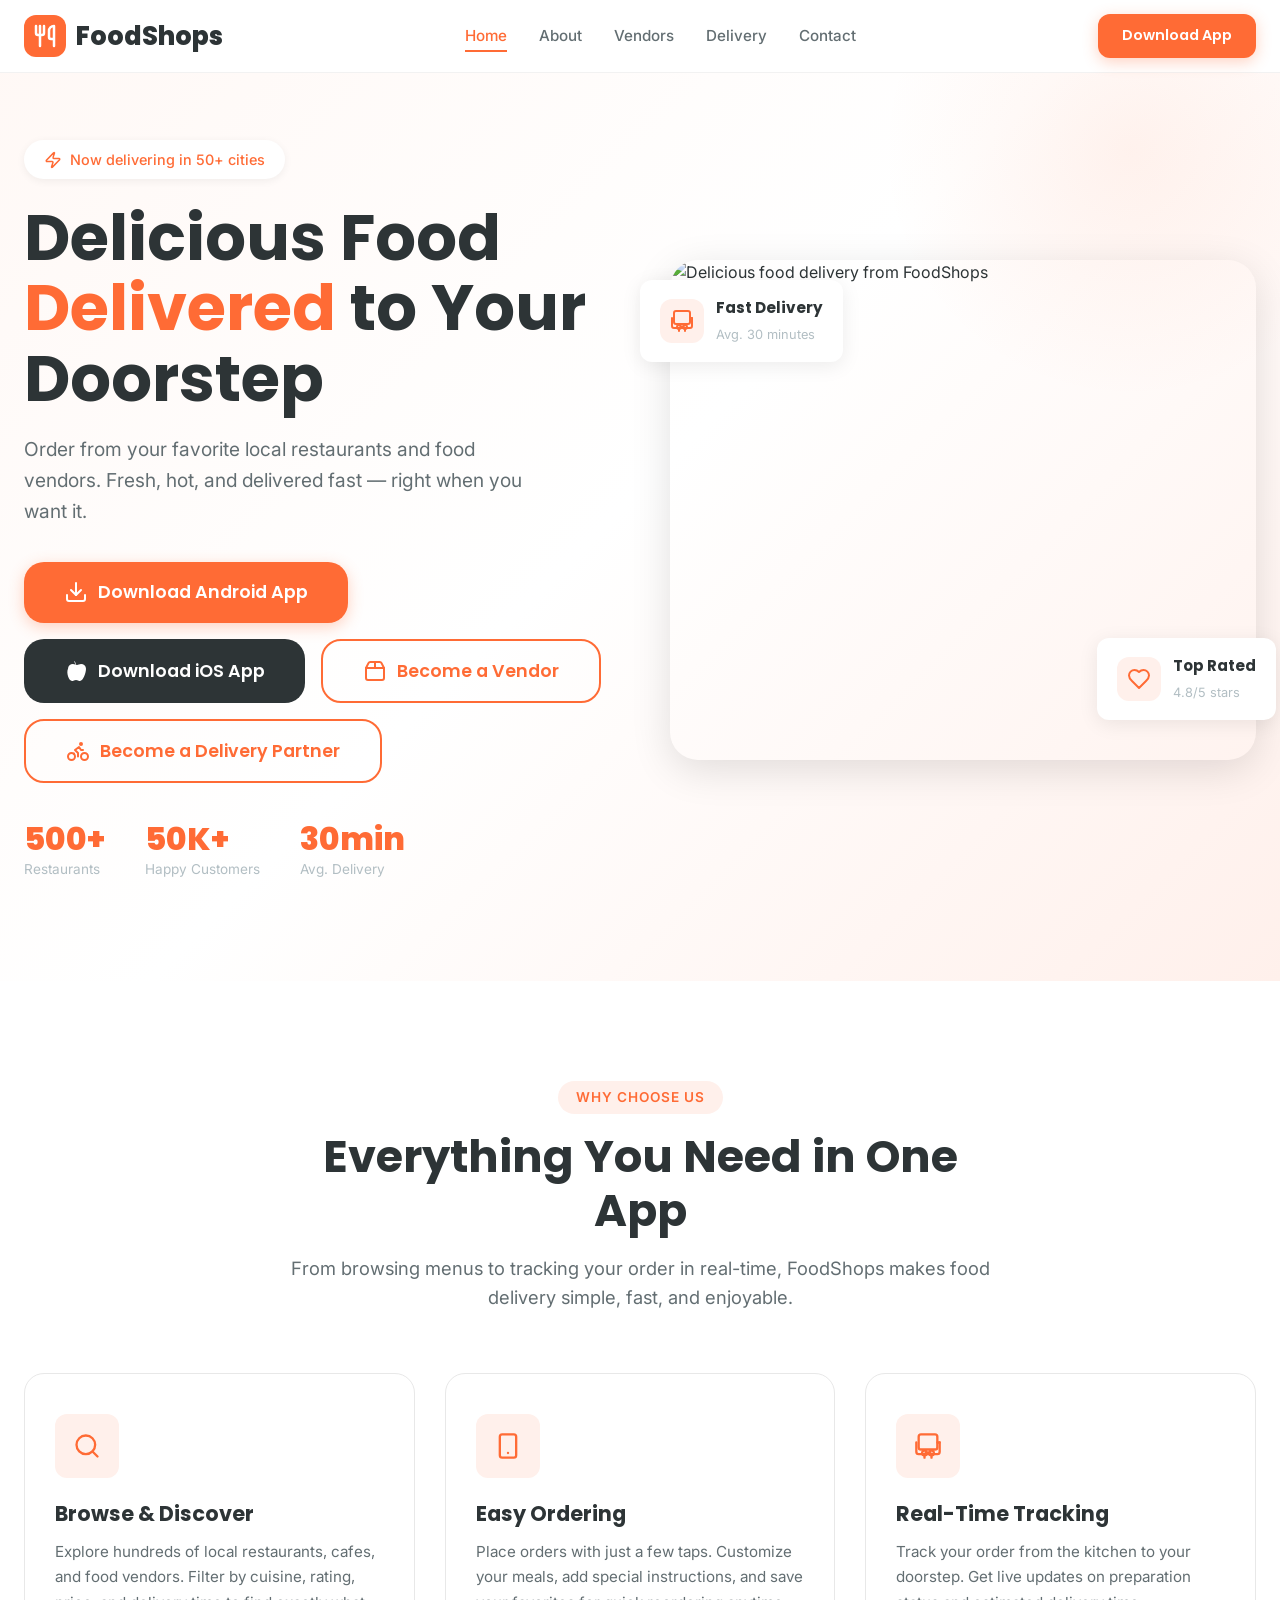
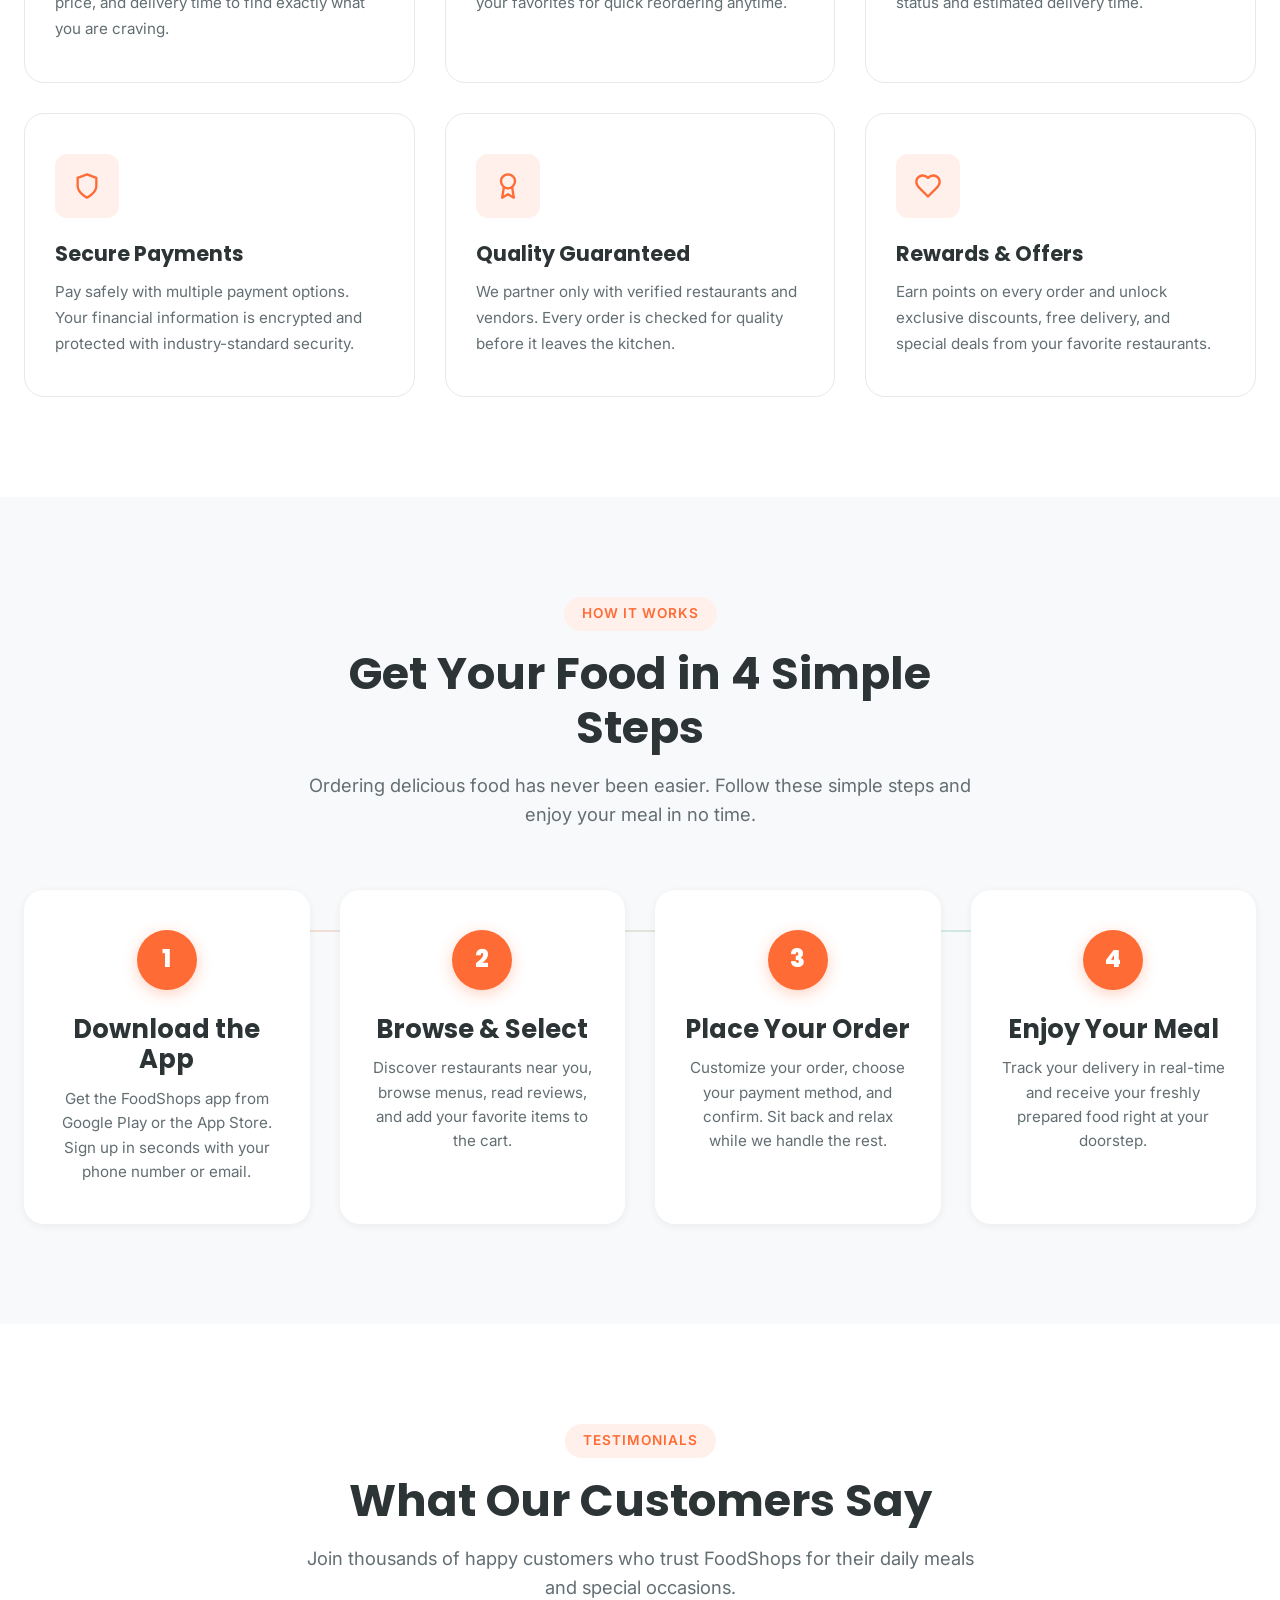
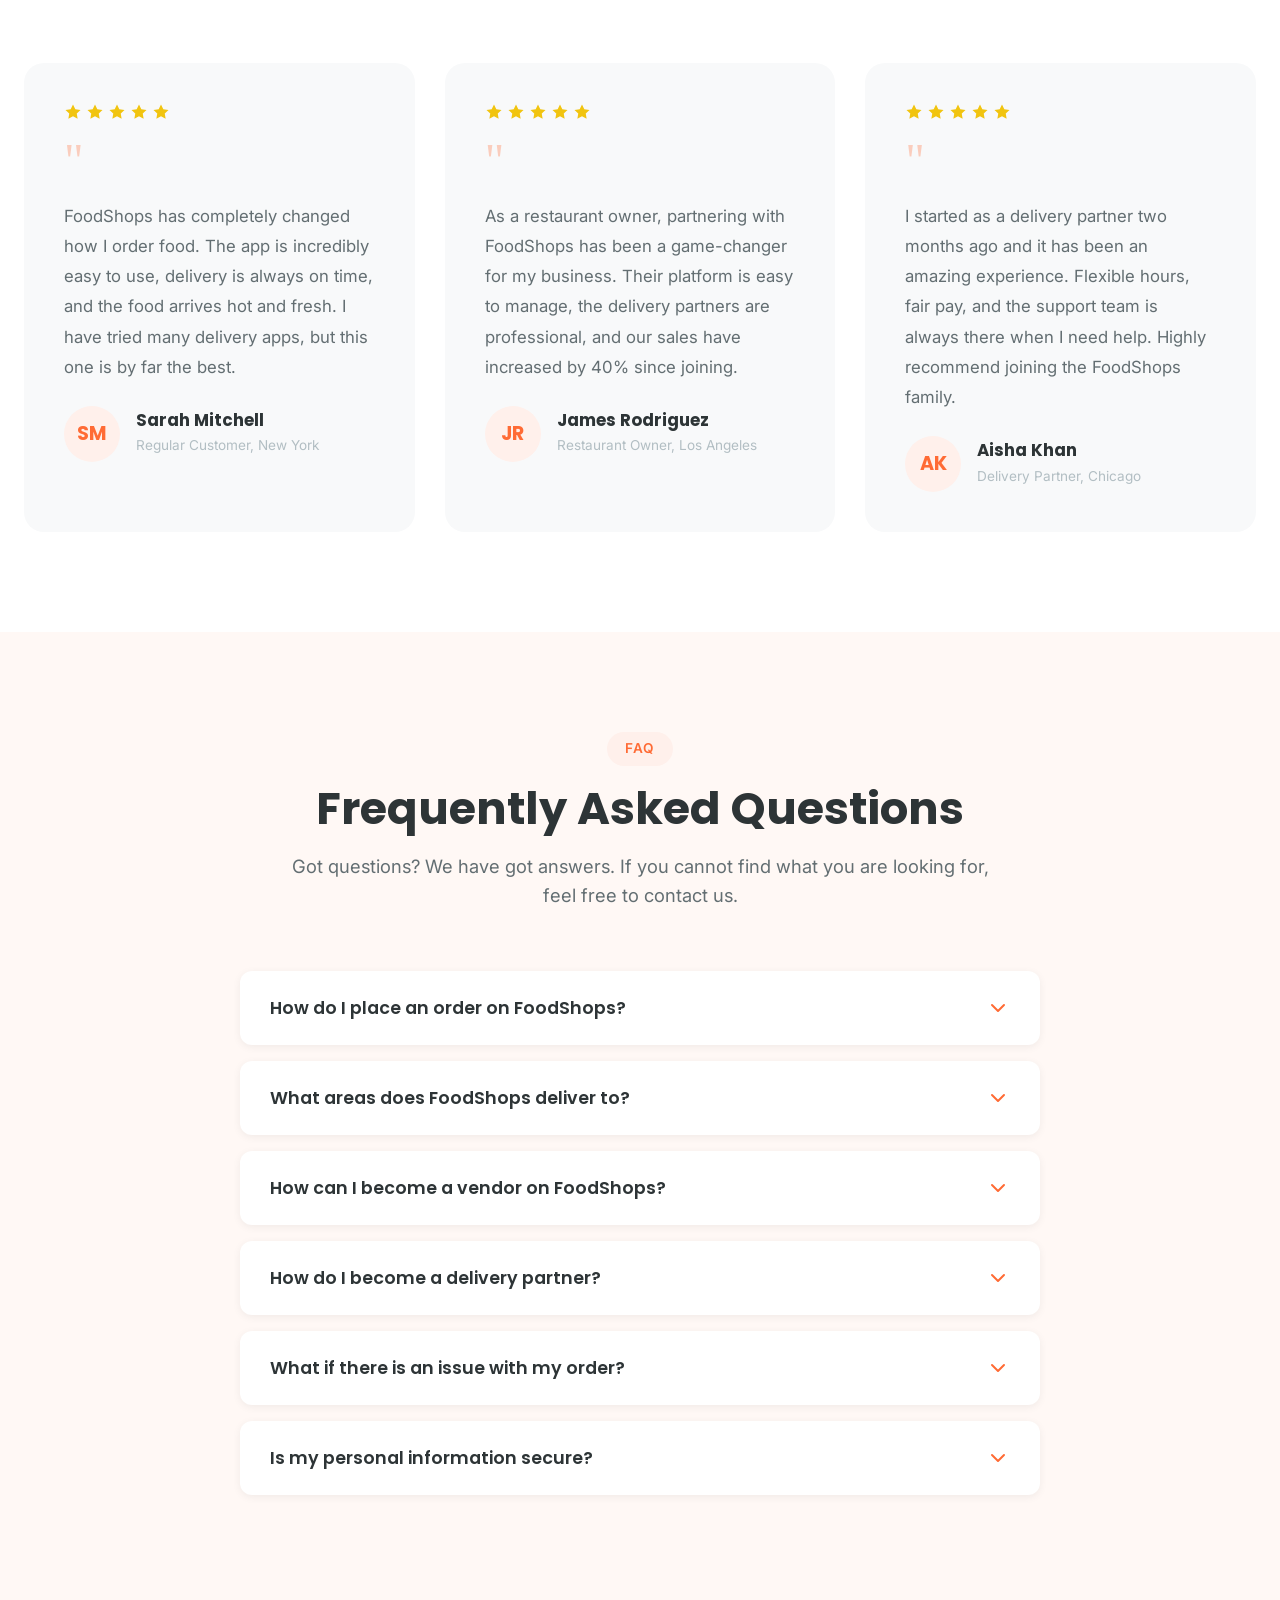
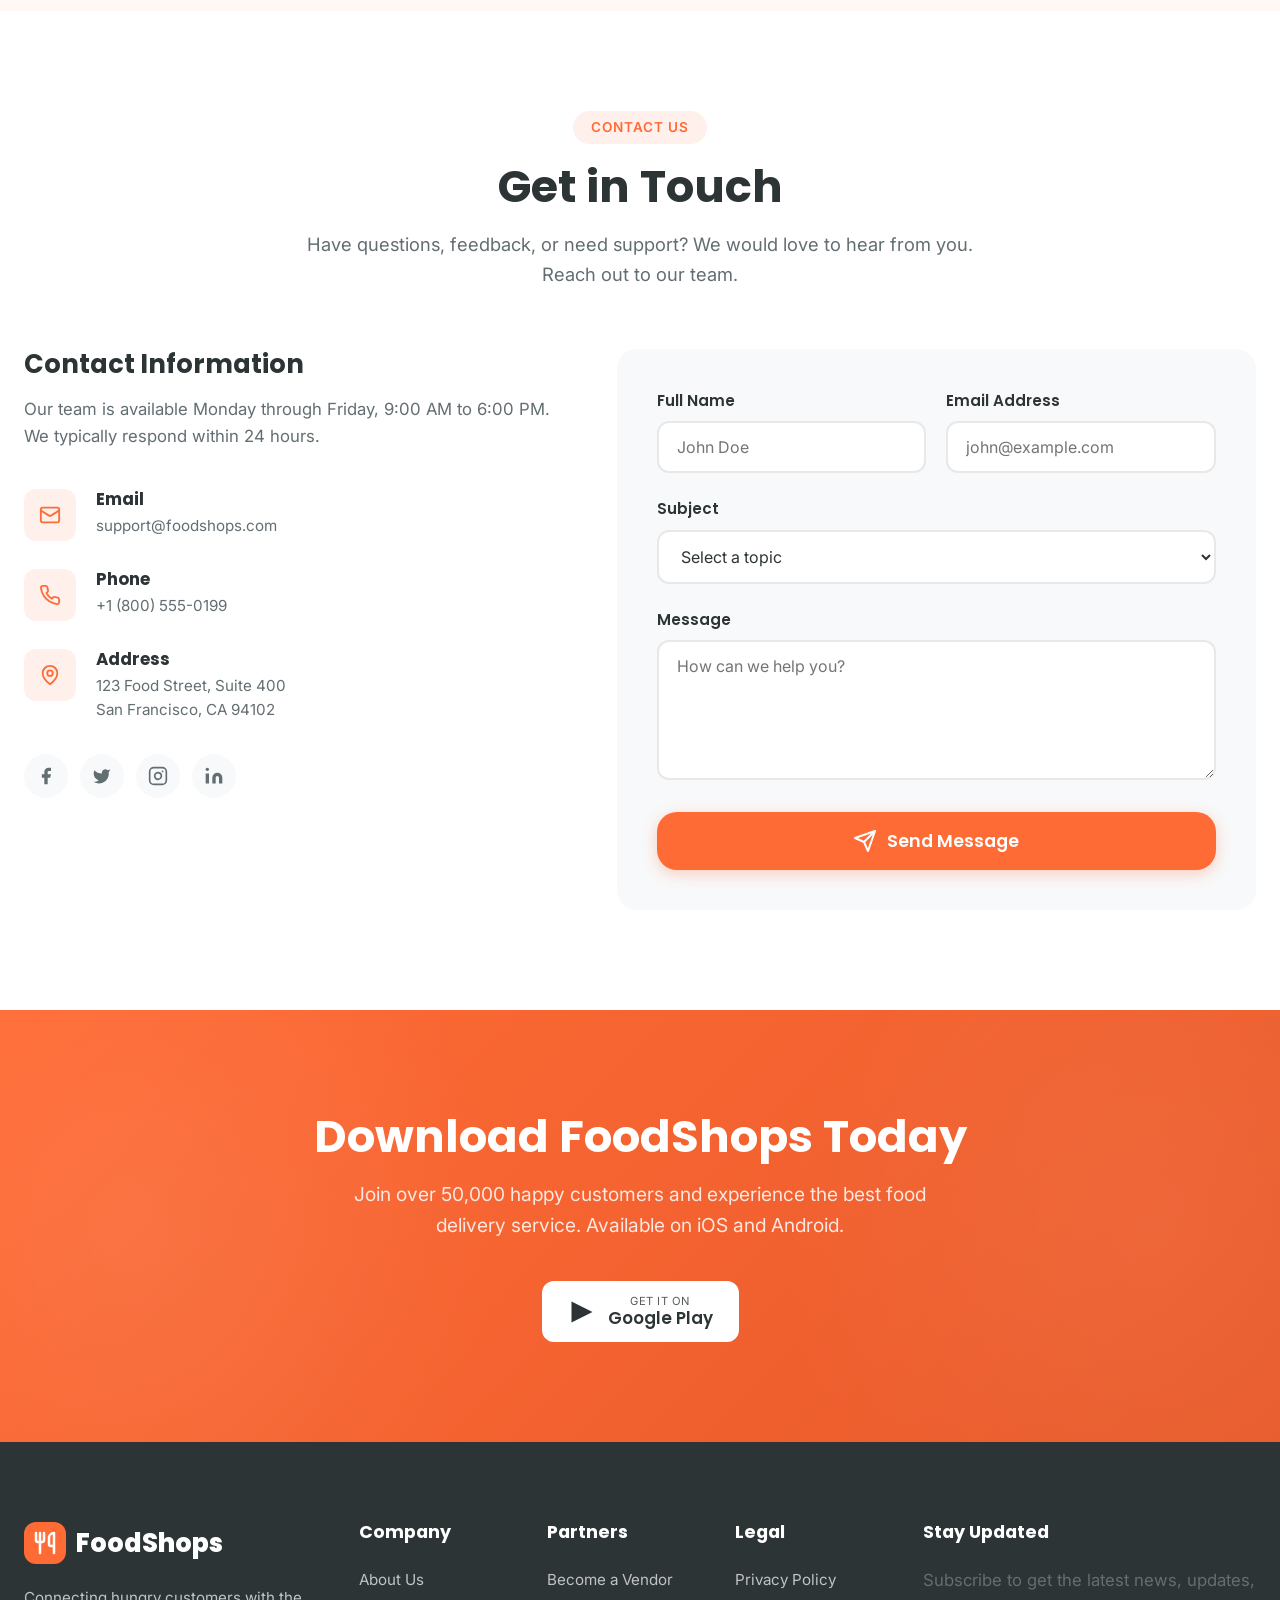
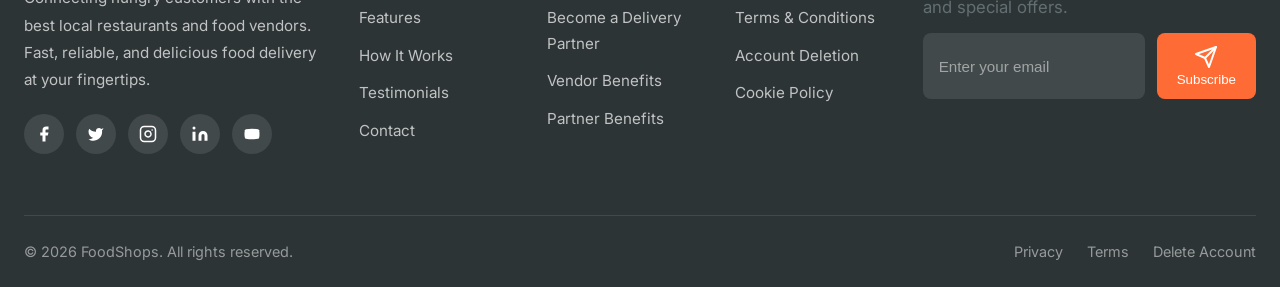
==== foodshops-theme/index.html @ 276d5f9b "Add files via upload" ====
<!DOCTYPE html>
<html lang="en">
<head>
<meta charset="UTF-8">
<meta name="viewport" content="width=device-width, initial-scale=1.0">
<meta name="description" content="FoodShops - Your favorite food, delivered fast. Order from top restaurants and local vendors.">
<meta name="keywords" content="food delivery, online food ordering, restaurant delivery, food marketplace">
<link rel="preconnect" href="https://fonts.googleapis.com">
<link rel="preconnect" href="https://fonts.gstatic.com" crossorigin>
<link href="https://fonts.googleapis.com/css2?family=Inter:wght@400;500;600&family=Poppins:wght@500;600;700;800&display=swap" rel="stylesheet">
<link rel="stylesheet" href="css/style.css">
</head>
<body>
<!-- Navigation -->
<nav class="navbar">
<div class="container">
<a href="index.html" class="logo">
<div class="logo-icon"><svg xmlns="http://www.w3.org/2000/svg" width="24" height="24" viewBox="0 0 24 24" fill="none" stroke="currentColor" stroke-width="2.5" stroke-linecap="round" stroke-linejoin="round"><path d="M3 2v7c0 1.1.9 2 2 2h4a2 2 0 0 0 2-2V2"/><path d="M7 2v20"/><path d="M21 15V2v0a5 5 0 0 0-5 5v6c0 1.1.9 2 2 2h3Zm0 0v7"/></svg></div>
FoodShops
</a>
<div class="nav-links">
<a href="index.html" class="active">Home</a>
<a href="about.html" class="">About</a>
<a href="vendor.html" class="">Vendors</a>
<a href="delivery.html" class="">Delivery</a>
<a href="contact.html" class="">Contact</a>

</div>
<div class="nav-cta">
<a href="download.html" class="btn btn-primary btn-sm">Download App</a>
</div>
<button class="mobile-menu-btn" aria-label="Open menu">
<span></span>
<span></span>
<span></span>
</button>
</div>
</nav>

<!-- Mobile Menu Overlay -->
<div class="mobile-menu-overlay"></div>

<!-- Mobile Menu -->
<div class="mobile-menu">
<button class="mobile-menu-close" aria-label="Close menu">
<svg xmlns="http://www.w3.org/2000/svg" width="24" height="24" viewBox="0 0 24 24" fill="none" stroke="currentColor" stroke-width="2" stroke-linecap="round" stroke-linejoin="round"><path d="M18 6 6 18"/><path d="m6 6 12 12"/></svg>
</button>
<div class="mobile-menu-links">
<a href="index.html" class="active">Home</a>
<a href="about.html" class="">About Us</a>
<a href="vendor.html" class="">Become a Vendor</a>
<a href="delivery.html" class="">Become a Delivery Partner</a>
<a href="download.html" class="">Download App</a>
<a href="contact.html" class="">Contact Us</a>
<a href="privacy.html" class="">Privacy Policy</a>
<a href="terms.html" class="">Terms & Conditions</a>
<a href="delete-account.html" class="">Account Deletion</a>

</div>
<div class="mobile-menu-cta">
<a href="download.html" class="btn btn-primary">Download App</a>
<a href="vendor.html" class="btn btn-outline">Become a Vendor</a>
</div>
</div>


<!-- Hero Section -->
<section class="hero">
<div class="container">
<div class="hero-content">
<div class="hero-badge">
<svg xmlns="http://www.w3.org/2000/svg" width="24" height="24" viewBox="0 0 24 24" fill="none" stroke="currentColor" stroke-width="2" stroke-linecap="round" stroke-linejoin="round"><path d="M4 14a1 1 0 0 1-.78-1.63l9.9-10.2a.5.5 0 0 1 .86.46l-1.92 6.02A1 1 0 0 0 13 10h7a1 1 0 0 1 .78 1.63l-9.9 10.2a.5.5 0 0 1-.86-.46l1.92-6.02A1 1 0 0 0 11 14z"/></svg>
Now delivering in 50+ cities
</div>
<h1>Delicious Food <span>Delivered</span> to Your Doorstep</h1>
<p class="hero-description">Order from your favorite local restaurants and food vendors. Fresh, hot, and delivered fast — right when you want it.</p>
<div class="hero-buttons">
<a href="download.html" class="btn btn-primary btn-lg">
<svg xmlns="http://www.w3.org/2000/svg" width="24" height="24" viewBox="0 0 24 24" fill="none" stroke="currentColor" stroke-width="2" stroke-linecap="round" stroke-linejoin="round"><path d="M21 15v4a2 2 0 0 1-2 2H5a2 2 0 0 1-2-2v-4"/><polyline points="7 10 12 15 17 10"/><line x1="12" x2="12" y1="15" y2="3"/></svg>
Download Android App
</a>
<a href="download.html" class="btn btn-secondary btn-lg">
<svg xmlns="http://www.w3.org/2000/svg" width="24" height="24" viewBox="0 0 24 24" fill="currentColor"><path d="M12 20.94c1.5 0 2.75 1.06 4 1.06 3 0 6-8 6-12.22A4.91 4.91 0 0 0 17 5c-1.38 0-3 1-4 1s-2.62-1-4-1a4.91 4.91 0 0 0-5 4.78C2 14 5 22 8 22c1.25 0 2.5-1.06 4-1.06Z"/><path d="M10 2c1 .5 2 2 2 5"/></svg>
Download iOS App
</a>
<a href="vendor.html" class="btn btn-outline btn-lg">
<svg xmlns="http://www.w3.org/2000/svg" width="24" height="24" viewBox="0 0 24 24" fill="none" stroke="currentColor" stroke-width="2" stroke-linecap="round" stroke-linejoin="round"><path d="M3 9h18v10a2 2 0 0 1-2 2H5a2 2 0 0 1-2-2V9Z"/><path d="m3 9 2.45-4.9A2 2 0 0 1 7.24 3h9.52a2 2 0 0 1 1.8 1.1L21 9"/><path d="M12 3v6"/></svg>
Become a Vendor
</a>
<a href="delivery.html" class="btn btn-outline btn-lg">
<svg xmlns="http://www.w3.org/2000/svg" width="24" height="24" viewBox="0 0 24 24" fill="none" stroke="currentColor" stroke-width="2" stroke-linecap="round" stroke-linejoin="round"><circle cx="5.5" cy="17.5" r="3.5"/><circle cx="18.5" cy="17.5" r="3.5"/><path d="M15 6a1 1 0 1 0 0-2 1 1 0 0 0 0 2zm-3 11.5V14l-3-3 4-3 2 3h2"/><path d="M8 14.5v.5"/></svg>
Become a Delivery Partner
</a>
</div>
<div class="hero-stats">
<div class="hero-stat">
<div class="hero-stat-number">500+</div>
<div class="hero-stat-label">Restaurants</div>
</div>
<div class="hero-stat">
<div class="hero-stat-number">50K+</div>
<div class="hero-stat-label">Happy Customers</div>
</div>
<div class="hero-stat">
<div class="hero-stat-number">30min</div>
<div class="hero-stat-label">Avg. Delivery</div>
</div>
</div>
</div>
<div class="hero-image">
<div class="hero-image-wrapper">
<img src="https://images.unsplash.com/photo-1565299624946-b28f40a0ae38?w=800&q=80" alt="Delicious food delivery from FoodShops" loading="eager">
</div>
<div class="hero-float-card card-1">
<div class="hero-float-icon"><svg xmlns="http://www.w3.org/2000/svg" width="24" height="24" viewBox="0 0 24 24" fill="none" stroke="currentColor" stroke-width="2" stroke-linecap="round" stroke-linejoin="round"><rect width="16" height="13" x="4" y="2" rx="2"/><path d="M20 9h2"/><path d="M22 9v8a2 2 0 0 1-2 2H4a2 2 0 0 1-2-2V9"/><path d="M9 22v-2a2 2 0 0 1 2-2h2a2 2 0 0 1 2 2v2"/><circle cx="9" cy="18" r="2"/><circle cx="15" cy="18" r="2"/></svg></div>
<div class="hero-float-text">
<strong>Fast Delivery</strong>
<span>Avg. 30 minutes</span>
</div>
</div>
<div class="hero-float-card card-2">
<div class="hero-float-icon"><svg xmlns="http://www.w3.org/2000/svg" width="24" height="24" viewBox="0 0 24 24" fill="none" stroke="currentColor" stroke-width="2" stroke-linecap="round" stroke-linejoin="round"><path d="M19 14c1.49-1.46 3-3.21 3-5.5A5.5 5.5 0 0 0 16.5 3c-1.76 0-3 .5-4.5 2-1.5-1.5-2.74-2-4.5-2A5.5 5.5 0 0 0 2 8.5c0 2.3 1.5 4.05 3 5.5l7 7Z"/></svg></div>
<div class="hero-float-text">
<strong>Top Rated</strong>
<span>4.8/5 stars</span>
</div>
</div>
</div>
</div>
</section>

<!-- Features Section -->
<section class="features section-padding" id="features">
<div class="container">
<div class="section-header fade-in">
<span class="section-label">Why Choose Us</span>
<h2>Everything You Need in One App</h2>
<p>From browsing menus to tracking your order in real-time, FoodShops makes food delivery simple, fast, and enjoyable.</p>
</div>
<div class="features-grid">
<div class="feature-card fade-in">
<div class="feature-icon"><svg xmlns="http://www.w3.org/2000/svg" width="24" height="24" viewBox="0 0 24 24" fill="none" stroke="currentColor" stroke-width="2" stroke-linecap="round" stroke-linejoin="round"><circle cx="11" cy="11" r="8"/><path d="m21 21-4.3-4.3"/></svg></div>
<h3>Browse & Discover</h3>
<p>Explore hundreds of local restaurants, cafes, and food vendors. Filter by cuisine, rating, price, and delivery time to find exactly what you are craving.</p>
</div>
<div class="feature-card fade-in">
<div class="feature-icon"><svg xmlns="http://www.w3.org/2000/svg" width="24" height="24" viewBox="0 0 24 24" fill="none" stroke="currentColor" stroke-width="2" stroke-linecap="round" stroke-linejoin="round"><rect width="14" height="20" x="5" y="2" rx="2" ry="2"/><path d="M12 18h.01"/></svg></div>
<h3>Easy Ordering</h3>
<p>Place orders with just a few taps. Customize your meals, add special instructions, and save your favorites for quick reordering anytime.</p>
</div>
<div class="feature-card fade-in">
<div class="feature-icon"><svg xmlns="http://www.w3.org/2000/svg" width="24" height="24" viewBox="0 0 24 24" fill="none" stroke="currentColor" stroke-width="2" stroke-linecap="round" stroke-linejoin="round"><rect width="16" height="13" x="4" y="2" rx="2"/><path d="M20 9h2"/><path d="M22 9v8a2 2 0 0 1-2 2H4a2 2 0 0 1-2-2V9"/><path d="M9 22v-2a2 2 0 0 1 2-2h2a2 2 0 0 1 2 2v2"/><circle cx="9" cy="18" r="2"/><circle cx="15" cy="18" r="2"/></svg></div>
<h3>Real-Time Tracking</h3>
<p>Track your order from the kitchen to your doorstep. Get live updates on preparation status and estimated delivery time.</p>
</div>
<div class="feature-card fade-in">
<div class="feature-icon"><svg xmlns="http://www.w3.org/2000/svg" width="24" height="24" viewBox="0 0 24 24" fill="none" stroke="currentColor" stroke-width="2" stroke-linecap="round" stroke-linejoin="round"><path d="M12 22s8-4 8-10V5l-8-3-8 3v7c0 6 8 10 8 10z"/></svg></div>
<h3>Secure Payments</h3>
<p>Pay safely with multiple payment options. Your financial information is encrypted and protected with industry-standard security.</p>
</div>
<div class="feature-card fade-in">
<div class="feature-icon"><svg xmlns="http://www.w3.org/2000/svg" width="24" height="24" viewBox="0 0 24 24" fill="none" stroke="currentColor" stroke-width="2" stroke-linecap="round" stroke-linejoin="round"><circle cx="12" cy="8" r="6"/><path d="M15.477 12.89 17 22l-5-3-5 3 1.523-9.11"/></svg></div>
<h3>Quality Guaranteed</h3>
<p>We partner only with verified restaurants and vendors. Every order is checked for quality before it leaves the kitchen.</p>
</div>
<div class="feature-card fade-in">
<div class="feature-icon"><svg xmlns="http://www.w3.org/2000/svg" width="24" height="24" viewBox="0 0 24 24" fill="none" stroke="currentColor" stroke-width="2" stroke-linecap="round" stroke-linejoin="round"><path d="M19 14c1.49-1.46 3-3.21 3-5.5A5.5 5.5 0 0 0 16.5 3c-1.76 0-3 .5-4.5 2-1.5-1.5-2.74-2-4.5-2A5.5 5.5 0 0 0 2 8.5c0 2.3 1.5 4.05 3 5.5l7 7Z"/></svg></div>
<h3>Rewards & Offers</h3>
<p>Earn points on every order and unlock exclusive discounts, free delivery, and special deals from your favorite restaurants.</p>
</div>
</div>
</div>
</section>

<!-- How It Works -->
<section class="how-it-works section-padding" id="how-it-works">
<div class="container">
<div class="section-header fade-in">
<span class="section-label">How It Works</span>
<h2>Get Your Food in 4 Simple Steps</h2>
<p>Ordering delicious food has never been easier. Follow these simple steps and enjoy your meal in no time.</p>
</div>
<div class="steps-grid">
<div class="step-card fade-in">
<div class="step-number">1</div>
<h3>Download the App</h3>
<p>Get the FoodShops app from Google Play or the App Store. Sign up in seconds with your phone number or email.</p>
</div>
<div class="step-card fade-in">
<div class="step-number">2</div>
<h3>Browse & Select</h3>
<p>Discover restaurants near you, browse menus, read reviews, and add your favorite items to the cart.</p>
</div>
<div class="step-card fade-in">
<div class="step-number">3</div>
<h3>Place Your Order</h3>
<p>Customize your order, choose your payment method, and confirm. Sit back and relax while we handle the rest.</p>
</div>
<div class="step-card fade-in">
<div class="step-number">4</div>
<h3>Enjoy Your Meal</h3>
<p>Track your delivery in real-time and receive your freshly prepared food right at your doorstep.</p>
</div>
</div>
</div>
</section>

<!-- Testimonials -->
<section class="testimonials section-padding" id="testimonials">
<div class="container">
<div class="section-header fade-in">
<span class="section-label">Testimonials</span>
<h2>What Our Customers Say</h2>
<p>Join thousands of happy customers who trust FoodShops for their daily meals and special occasions.</p>
</div>
<div class="testimonials-grid">
<div class="testimonial-card fade-in">
<div class="testimonial-stars">
<svg xmlns="http://www.w3.org/2000/svg" width="24" height="24" viewBox="0 0 24 24" fill="currentColor" stroke="none"><polygon points="12 2 15.09 8.26 22 9.27 17 14.14 18.18 21.02 12 17.77 5.82 21.02 7 14.14 2 9.27 8.91 8.26 12 2"/></svg><svg xmlns="http://www.w3.org/2000/svg" width="24" height="24" viewBox="0 0 24 24" fill="currentColor" stroke="none"><polygon points="12 2 15.09 8.26 22 9.27 17 14.14 18.18 21.02 12 17.77 5.82 21.02 7 14.14 2 9.27 8.91 8.26 12 2"/></svg><svg xmlns="http://www.w3.org/2000/svg" width="24" height="24" viewBox="0 0 24 24" fill="currentColor" stroke="none"><polygon points="12 2 15.09 8.26 22 9.27 17 14.14 18.18 21.02 12 17.77 5.82 21.02 7 14.14 2 9.27 8.91 8.26 12 2"/></svg><svg xmlns="http://www.w3.org/2000/svg" width="24" height="24" viewBox="0 0 24 24" fill="currentColor" stroke="none"><polygon points="12 2 15.09 8.26 22 9.27 17 14.14 18.18 21.02 12 17.77 5.82 21.02 7 14.14 2 9.27 8.91 8.26 12 2"/></svg><svg xmlns="http://www.w3.org/2000/svg" width="24" height="24" viewBox="0 0 24 24" fill="currentColor" stroke="none"><polygon points="12 2 15.09 8.26 22 9.27 17 14.14 18.18 21.02 12 17.77 5.82 21.02 7 14.14 2 9.27 8.91 8.26 12 2"/></svg>
</div>
<div class="testimonial-quote">"</div>
<p class="testimonial-text">FoodShops has completely changed how I order food. The app is incredibly easy to use, delivery is always on time, and the food arrives hot and fresh. I have tried many delivery apps, but this one is by far the best.</p>
<div class="testimonial-author">
<div class="testimonial-avatar">SM</div>
<div class="testimonial-info">
<h4>Sarah Mitchell</h4>
<span>Regular Customer, New York</span>
</div>
</div>
</div>
<div class="testimonial-card fade-in">
<div class="testimonial-stars">
<svg xmlns="http://www.w3.org/2000/svg" width="24" height="24" viewBox="0 0 24 24" fill="currentColor" stroke="none"><polygon points="12 2 15.09 8.26 22 9.27 17 14.14 18.18 21.02 12 17.77 5.82 21.02 7 14.14 2 9.27 8.91 8.26 12 2"/></svg><svg xmlns="http://www.w3.org/2000/svg" width="24" height="24" viewBox="0 0 24 24" fill="currentColor" stroke="none"><polygon points="12 2 15.09 8.26 22 9.27 17 14.14 18.18 21.02 12 17.77 5.82 21.02 7 14.14 2 9.27 8.91 8.26 12 2"/></svg><svg xmlns="http://www.w3.org/2000/svg" width="24" height="24" viewBox="0 0 24 24" fill="currentColor" stroke="none"><polygon points="12 2 15.09 8.26 22 9.27 17 14.14 18.18 21.02 12 17.77 5.82 21.02 7 14.14 2 9.27 8.91 8.26 12 2"/></svg><svg xmlns="http://www.w3.org/2000/svg" width="24" height="24" viewBox="0 0 24 24" fill="currentColor" stroke="none"><polygon points="12 2 15.09 8.26 22 9.27 17 14.14 18.18 21.02 12 17.77 5.82 21.02 7 14.14 2 9.27 8.91 8.26 12 2"/></svg><svg xmlns="http://www.w3.org/2000/svg" width="24" height="24" viewBox="0 0 24 24" fill="currentColor" stroke="none"><polygon points="12 2 15.09 8.26 22 9.27 17 14.14 18.18 21.02 12 17.77 5.82 21.02 7 14.14 2 9.27 8.91 8.26 12 2"/></svg>
</div>
<div class="testimonial-quote">"</div>
<p class="testimonial-text">As a restaurant owner, partnering with FoodShops has been a game-changer for my business. Their platform is easy to manage, the delivery partners are professional, and our sales have increased by 40% since joining.</p>
<div class="testimonial-author">
<div class="testimonial-avatar">JR</div>
<div class="testimonial-info">
<h4>James Rodriguez</h4>
<span>Restaurant Owner, Los Angeles</span>
</div>
</div>
</div>
<div class="testimonial-card fade-in">
<div class="testimonial-stars">
<svg xmlns="http://www.w3.org/2000/svg" width="24" height="24" viewBox="0 0 24 24" fill="currentColor" stroke="none"><polygon points="12 2 15.09 8.26 22 9.27 17 14.14 18.18 21.02 12 17.77 5.82 21.02 7 14.14 2 9.27 8.91 8.26 12 2"/></svg><svg xmlns="http://www.w3.org/2000/svg" width="24" height="24" viewBox="0 0 24 24" fill="currentColor" stroke="none"><polygon points="12 2 15.09 8.26 22 9.27 17 14.14 18.18 21.02 12 17.77 5.82 21.02 7 14.14 2 9.27 8.91 8.26 12 2"/></svg><svg xmlns="http://www.w3.org/2000/svg" width="24" height="24" viewBox="0 0 24 24" fill="currentColor" stroke="none"><polygon points="12 2 15.09 8.26 22 9.27 17 14.14 18.18 21.02 12 17.77 5.82 21.02 7 14.14 2 9.27 8.91 8.26 12 2"/></svg><svg xmlns="http://www.w3.org/2000/svg" width="24" height="24" viewBox="0 0 24 24" fill="currentColor" stroke="none"><polygon points="12 2 15.09 8.26 22 9.27 17 14.14 18.18 21.02 12 17.77 5.82 21.02 7 14.14 2 9.27 8.91 8.26 12 2"/></svg><svg xmlns="http://www.w3.org/2000/svg" width="24" height="24" viewBox="0 0 24 24" fill="currentColor" stroke="none"><polygon points="12 2 15.09 8.26 22 9.27 17 14.14 18.18 21.02 12 17.77 5.82 21.02 7 14.14 2 9.27 8.91 8.26 12 2"/></svg>
</div>
<div class="testimonial-quote">"</div>
<p class="testimonial-text">I started as a delivery partner two months ago and it has been an amazing experience. Flexible hours, fair pay, and the support team is always there when I need help. Highly recommend joining the FoodShops family.</p>
<div class="testimonial-author">
<div class="testimonial-avatar">AK</div>
<div class="testimonial-info">
<h4>Aisha Khan</h4>
<span>Delivery Partner, Chicago</span>
</div>
</div>
</div>
</div>
</div>
</section>

<!-- FAQ Section -->
<section class="faq section-padding" id="faq">
<div class="container">
<div class="section-header fade-in">
<span class="section-label">FAQ</span>
<h2>Frequently Asked Questions</h2>
<p>Got questions? We have got answers. If you cannot find what you are looking for, feel free to contact us.</p>
</div>
<div class="faq-grid">
<div class="faq-item fade-in">
<button class="faq-question">
How do I place an order on FoodShops?
<svg xmlns="http://www.w3.org/2000/svg" width="24" height="24" viewBox="0 0 24 24" fill="none" stroke="currentColor" stroke-width="2" stroke-linecap="round" stroke-linejoin="round"><path d="m6 9 6 6 6-6"/></svg>
</button>
<div class="faq-answer">
<p>Simply download the FoodShops app, create an account, browse restaurants near you, add items to your cart, and checkout. You can pay using credit/debit cards, digital wallets, or cash on delivery depending on your location.</p>
</div>
</div>
<div class="faq-item fade-in">
<button class="faq-question">
What areas does FoodShops deliver to?
<svg xmlns="http://www.w3.org/2000/svg" width="24" height="24" viewBox="0 0 24 24" fill="none" stroke="currentColor" stroke-width="2" stroke-linecap="round" stroke-linejoin="round"><path d="m6 9 6 6 6-6"/></svg>
</button>
<div class="faq-answer">
<p>FoodShops currently operates in over 50 cities across the country. Enter your address in the app to see available restaurants and delivery options in your area. We are constantly expanding to new locations.</p>
</div>
</div>
<div class="faq-item fade-in">
<button class="faq-question">
How can I become a vendor on FoodShops?
<svg xmlns="http://www.w3.org/2000/svg" width="24" height="24" viewBox="0 0 24 24" fill="none" stroke="currentColor" stroke-width="2" stroke-linecap="round" stroke-linejoin="round"><path d="m6 9 6 6 6-6"/></svg>
</button>
<div class="faq-answer">
<p>Restaurant owners and food vendors can apply through our Vendor page. Fill out the registration form with your business details, and our team will review your application within 3-5 business days. Once approved, we will help you set up your menu and start receiving orders.</p>
</div>
</div>
<div class="faq-item fade-in">
<button class="faq-question">
How do I become a delivery partner?
<svg xmlns="http://www.w3.org/2000/svg" width="24" height="24" viewBox="0 0 24 24" fill="none" stroke="currentColor" stroke-width="2" stroke-linecap="round" stroke-linejoin="round"><path d="m6 9 6 6 6-6"/></svg>
</button>
<div class="faq-answer">
<p>To join as a delivery partner, you need a valid driver is license, a reliable vehicle (bike, scooter, or car), and a smartphone. Visit our Delivery Partner page to apply. You will go through a quick background check and onboarding process before starting.</p>
</div>
</div>
<div class="faq-item fade-in">
<button class="faq-question">
What if there is an issue with my order?
<svg xmlns="http://www.w3.org/2000/svg" width="24" height="24" viewBox="0 0 24 24" fill="none" stroke="currentColor" stroke-width="2" stroke-linecap="round" stroke-linejoin="round"><path d="m6 9 6 6 6-6"/></svg>
</button>
<div class="faq-answer">
<p>We are committed to your satisfaction. If you experience any issues with your order, contact our 24/7 customer support team through the app or call our hotline. We will resolve the issue promptly and offer appropriate compensation if needed.</p>
</div>
</div>
<div class="faq-item fade-in">
<button class="faq-question">
Is my personal information secure?
<svg xmlns="http://www.w3.org/2000/svg" width="24" height="24" viewBox="0 0 24 24" fill="none" stroke="currentColor" stroke-width="2" stroke-linecap="round" stroke-linejoin="round"><path d="m6 9 6 6 6-6"/></svg>
</button>
<div class="faq-answer">
<p>Absolutely. We use industry-standard encryption and security measures to protect your personal and payment information. We never share your data with third parties without your consent. Read our Privacy Policy for more details.</p>
</div>
</div>
</div>
</div>
</section>

<!-- Contact Section -->
<section class="contact-section section-padding" id="contact">
<div class="container">
<div class="section-header fade-in">
<span class="section-label">Contact Us</span>
<h2>Get in Touch</h2>
<p>Have questions, feedback, or need support? We would love to hear from you. Reach out to our team.</p>
</div>
<div class="contact-grid">
<div class="contact-info fade-in">
<h3>Contact Information</h3>
<p>Our team is available Monday through Friday, 9:00 AM to 6:00 PM. We typically respond within 24 hours.</p>

<div class="contact-item">
<div class="contact-item-icon"><svg xmlns="http://www.w3.org/2000/svg" width="24" height="24" viewBox="0 0 24 24" fill="none" stroke="currentColor" stroke-width="2" stroke-linecap="round" stroke-linejoin="round"><rect width="20" height="16" x="2" y="4" rx="2"/><path d="m22 7-8.97 5.7a1.94 1.94 0 0 1-2.06 0L2 7"/></svg></div>
<div class="contact-item-text">
<h4>Email</h4>
<p><a href="mailto:support@foodshops.com">support@foodshops.com</a></p>
</div>
</div>
<div class="contact-item">
<div class="contact-item-icon"><svg xmlns="http://www.w3.org/2000/svg" width="24" height="24" viewBox="0 0 24 24" fill="none" stroke="currentColor" stroke-width="2" stroke-linecap="round" stroke-linejoin="round"><path d="M22 16.92v3a2 2 0 0 1-2.18 2 19.79 19.79 0 0 1-8.63-3.07 19.5 19.5 0 0 1-6-6 19.79 19.79 0 0 1-3.07-8.67A2 2 0 0 1 4.11 2h3a2 2 0 0 1 2 1.72 12.84 12.84 0 0 0 .7 2.81 2 2 0 0 1-.45 2.11L8.09 9.91a16 16 0 0 0 6 6l1.27-1.27a2 2 0 0 1 2.11-.45 12.84 12.84 0 0 0 2.81.7A2 2 0 0 1 22 16.92z"/></svg></div>
<div class="contact-item-text">
<h4>Phone</h4>
<p>+1 (800) 555-0199</p>
</div>
</div>
<div class="contact-item">
<div class="contact-item-icon"><svg xmlns="http://www.w3.org/2000/svg" width="24" height="24" viewBox="0 0 24 24" fill="none" stroke="currentColor" stroke-width="2" stroke-linecap="round" stroke-linejoin="round"><path d="M20 10c0 6-8 12-8 12s-8-6-8-12a8 8 0 0 1 16 0Z"/><circle cx="12" cy="10" r="3"/></svg></div>
<div class="contact-item-text">
<h4>Address</h4>
<p>123 Food Street, Suite 400<br>San Francisco, CA 94102</p>
</div>
</div>

<div class="contact-social">
<a href="#" aria-label="Facebook"><svg xmlns="http://www.w3.org/2000/svg" width="24" height="24" viewBox="0 0 24 24" fill="currentColor"><path d="M18 2h-3a5 5 0 0 0-5 5v3H7v4h3v8h4v-8h3l1-4h-4V7a1 1 0 0 1 1-1h3z"/></svg></a>
<a href="#" aria-label="Twitter"><svg xmlns="http://www.w3.org/2000/svg" width="24" height="24" viewBox="0 0 24 24" fill="currentColor"><path d="M22 4s-.7 2.1-2 3.4c1.6 10-9.4 17.3-18 11.6 2.2.1 4.4-.6 6-2C3 15.5.5 9.6 3 5c2.2 2.6 5.6 4.1 9 4-.9-4.2 4-6.6 7-3.8 1.1 0 3-1.2 3-1.2z"/></svg></a>
<a href="#" aria-label="Instagram"><svg xmlns="http://www.w3.org/2000/svg" width="24" height="24" viewBox="0 0 24 24" fill="none" stroke="currentColor" stroke-width="2" stroke-linecap="round" stroke-linejoin="round"><rect width="20" height="20" x="2" y="2" rx="5" ry="5"/><path d="M16 11.37A4 4 0 1 1 12.63 8 4 4 0 0 1 16 11.37z"/><line x1="17.5" x2="17.51" y1="6.5" y2="6.5"/></svg></a>
<a href="#" aria-label="LinkedIn"><svg xmlns="http://www.w3.org/2000/svg" width="24" height="24" viewBox="0 0 24 24" fill="currentColor"><path d="M16 8a6 6 0 0 1 6 6v7h-4v-7a2 2 0 0 0-2-2 2 2 0 0 0-2 2v7h-4v-7a6 6 0 0 1 6-6z"/><rect width="4" height="12" x="2" y="9"/><circle cx="4" cy="4" r="2"/></svg></a>
</div>
</div>

<div class="contact-form fade-in">
<form action="#" method="POST" onsubmit="event.preventDefault(); alert('Thank you for your message! We will get back to you within 24 hours.');">
<div class="form-row">
<div class="form-group">
<label for="name">Full Name</label>
<input type="text" id="name" name="name" placeholder="John Doe" required>
</div>
<div class="form-group">
<label for="email">Email Address</label>
<input type="email" id="email" name="email" placeholder="john@example.com" required>
</div>
</div>
<div class="form-group">
<label for="subject">Subject</label>
<select id="subject" name="subject" required>
<option value="">Select a topic</option>
<option value="general">General Inquiry</option>
<option value="support">Customer Support</option>
<option value="vendor">Vendor Inquiry</option>
<option value="delivery">Delivery Partner Inquiry</option>
<option value="partnership">Business Partnership</option>
<option value="feedback">Feedback</option>
</select>
</div>
<div class="form-group">
<label for="message">Message</label>
<textarea id="message" name="message" placeholder="How can we help you?" required></textarea>
</div>
<button type="submit" class="btn btn-primary btn-lg" style="width:100%">
<svg xmlns="http://www.w3.org/2000/svg" width="24" height="24" viewBox="0 0 24 24" fill="none" stroke="currentColor" stroke-width="2" stroke-linecap="round" stroke-linejoin="round"><path d="m22 2-7 20-4-9-9-4Z"/><path d="M22 2 11 13"/></svg>
Send Message
</button>
</form>
</div>
</div>
</div>
</section>

<!-- CTA Section -->
<section class="cta-section">
<div class="container">
<h2>Download FoodShops Today</h2>
<p>Join over 50,000 happy customers and experience the best food delivery service. Available on iOS and Android.</p>
<div class="cta-buttons">
<a href="#" class="app-btn">
<svg xmlns="http://www.w3.org/2000/svg" width="24" height="24" viewBox="0 0 24 24" fill="currentColor"><path d="m3 3 18 9-18 9V3Z"/></svg>
<div class="app-btn-text">
<span class="app-btn-label">Get it on</span>
<span class="app-btn-store">Google Play</span>
</div>
</a>
</div>
</div>
</section>


<!-- Footer -->
<footer class="footer">
<div class="container">
<div class="footer-grid">
<div class="footer-brand">
<a href="index.html" class="logo">
<div class="logo-icon"><svg xmlns="http://www.w3.org/2000/svg" width="24" height="24" viewBox="0 0 24 24" fill="none" stroke="currentColor" stroke-width="2.5" stroke-linecap="round" stroke-linejoin="round"><path d="M3 2v7c0 1.1.9 2 2 2h4a2 2 0 0 0 2-2V2"/><path d="M7 2v20"/><path d="M21 15V2v0a5 5 0 0 0-5 5v6c0 1.1.9 2 2 2h3Zm0 0v7"/></svg></div>
FoodShops
</a>
<p>Connecting hungry customers with the best local restaurants and food vendors. Fast, reliable, and delicious food delivery at your fingertips.</p>
<div class="footer-social">
<a href="#" aria-label="Facebook"><svg xmlns="http://www.w3.org/2000/svg" width="24" height="24" viewBox="0 0 24 24" fill="currentColor"><path d="M18 2h-3a5 5 0 0 0-5 5v3H7v4h3v8h4v-8h3l1-4h-4V7a1 1 0 0 1 1-1h3z"/></svg></a>
<a href="#" aria-label="Twitter"><svg xmlns="http://www.w3.org/2000/svg" width="24" height="24" viewBox="0 0 24 24" fill="currentColor"><path d="M22 4s-.7 2.1-2 3.4c1.6 10-9.4 17.3-18 11.6 2.2.1 4.4-.6 6-2C3 15.5.5 9.6 3 5c2.2 2.6 5.6 4.1 9 4-.9-4.2 4-6.6 7-3.8 1.1 0 3-1.2 3-1.2z"/></svg></a>
<a href="#" aria-label="Instagram"><svg xmlns="http://www.w3.org/2000/svg" width="24" height="24" viewBox="0 0 24 24" fill="none" stroke="currentColor" stroke-width="2" stroke-linecap="round" stroke-linejoin="round"><rect width="20" height="20" x="2" y="2" rx="5" ry="5"/><path d="M16 11.37A4 4 0 1 1 12.63 8 4 4 0 0 1 16 11.37z"/><line x1="17.5" x2="17.51" y1="6.5" y2="6.5"/></svg></a>
<a href="#" aria-label="LinkedIn"><svg xmlns="http://www.w3.org/2000/svg" width="24" height="24" viewBox="0 0 24 24" fill="currentColor"><path d="M16 8a6 6 0 0 1 6 6v7h-4v-7a2 2 0 0 0-2-2 2 2 0 0 0-2 2v7h-4v-7a6 6 0 0 1 6-6z"/><rect width="4" height="12" x="2" y="9"/><circle cx="4" cy="4" r="2"/></svg></a>
<a href="#" aria-label="YouTube"><svg xmlns="http://www.w3.org/2000/svg" width="24" height="24" viewBox="0 0 24 24" fill="currentColor"><path d="M2.5 17a24.12 24.12 0 0 1 0-10 2 2 0 0 1 1.4-1.4 49.56 49.56 0 0 1 16.2 0A2 2 0 0 1 21.5 7a24.12 24.12 0 0 1 0 10 2 2 0 0 1-1.4 1.4 49.55 49.55 0 0 1-16.2 0A2 2 0 0 1 2.5 17"/><path d="m10 15 5-3-5-3z"/></svg></a>
</div>
</div>
<div class="footer-column">
<h4>Company</h4>
<ul>
<li><a href="about.html">About Us</a></li>
<li><a href="index.html#features">Features</a></li>
<li><a href="index.html#how-it-works">How It Works</a></li>
<li><a href="index.html#testimonials">Testimonials</a></li>
<li><a href="contact.html">Contact</a></li>
</ul>
</div>
<div class="footer-column">
<h4>Partners</h4>
<ul>
<li><a href="vendor.html">Become a Vendor</a></li>
<li><a href="delivery.html">Become a Delivery Partner</a></li>
<li><a href="vendor.html#benefits">Vendor Benefits</a></li>
<li><a href="delivery.html#benefits">Partner Benefits</a></li>
</ul>
</div>
<div class="footer-column">
<h4>Legal</h4>
<ul>
<li><a href="privacy.html">Privacy Policy</a></li>
<li><a href="terms.html">Terms & Conditions</a></li>
<li><a href="delete-account.html">Account Deletion</a></li>
<li><a href="privacy.html#cookies">Cookie Policy</a></li>
</ul>
</div>
<div class="footer-column footer-newsletter">
<h4>Stay Updated</h4>
<p>Subscribe to get the latest news, updates, and special offers.</p>
<form class="newsletter-form" onsubmit="event.preventDefault(); alert('Thank you for subscribing!');">
<input type="email" placeholder="Enter your email" required>
<button type="submit"><svg xmlns="http://www.w3.org/2000/svg" width="24" height="24" viewBox="0 0 24 24" fill="none" stroke="currentColor" stroke-width="2" stroke-linecap="round" stroke-linejoin="round"><path d="m22 2-7 20-4-9-9-4Z"/><path d="M22 2 11 13"/></svg>Subscribe</button>
</form>
</div>
</div>
<div class="footer-bottom">
<p>© 2026 FoodShops. All rights reserved.</p>
<div class="footer-bottom-links">
<a href="privacy.html">Privacy</a>
<a href="terms.html">Terms</a>
<a href="delete-account.html">Delete Account</a>
</div>
</div>
</div>
</footer>

<script src="js/main.js"></script>
</body>
</html>
---- foodshops-theme/css/style.css ----
/* ============================================
FoodShops - Modern Food Marketplace Theme
============================================ */

/* CSS Variables */
:root {
--primary: #FF6B35;
--primary-dark: #E85A2B;
--primary-light: #FFF0EB;
--secondary: #2D3436;
--accent: #00B894;
--accent-light: #E8F8F5;
--text-dark: #2D3436;
--text-medium: #636E72;
--text-light: #B2BEC3;
--bg-white: #FFFFFF;
--bg-light: #F8F9FA;
--bg-cream: #FFF8F5;
--border: #E8E8E8;
--shadow-sm: 0 2px 8px rgba(0,0,0,0.06);
--shadow-md: 0 4px 20px rgba(0,0,0,0.08);
--shadow-lg: 0 10px 40px rgba(0,0,0,0.12);
--radius-sm: 8px;
--radius-md: 12px;
--radius-lg: 20px;
--radius-xl: 28px;
--transition: all 0.3s cubic-bezier(0.4, 0, 0.2, 1);
--font-heading: 'Poppins', -apple-system, BlinkMacSystemFont, sans-serif;
--font-body: 'Inter', -apple-system, BlinkMacSystemFont, sans-serif;
}

/* Reset & Base */
*, *::before, *::after {
margin: 0;
padding: 0;
box-sizing: border-box;
}

html {
scroll-behavior: smooth;
font-size: 16px;
}

body {
font-family: var(--font-body);
color: var(--text-dark);
line-height: 1.6;
background: var(--bg-white);
overflow-x: hidden;
-webkit-font-smoothing: antialiased;
}

img {
max-width: 100%;
height: auto;
display: block;
}

a {
text-decoration: none;
color: inherit;
transition: var(--transition);
}

ul {
list-style: none;
}

/* Typography */
h1, h2, h3, h4, h5, h6 {
font-family: var(--font-heading);
font-weight: 700;
line-height: 1.2;
color: var(--text-dark);
}

h1 { font-size: clamp(2.5rem, 5vw, 4rem); }
h2 { font-size: clamp(1.8rem, 3.5vw, 2.8rem); }
h3 { font-size: clamp(1.3rem, 2.5vw, 1.6rem); }
h4 { font-size: 1.25rem; }

p {
color: var(--text-medium);
font-size: 1.05rem;
}

/* Container */
.container {
width: 100%;
max-width: 1280px;
margin: 0 auto;
padding: 0 24px;
}

.section-padding {
padding: 100px 0;
}

.section-header {
text-align: center;
max-width: 700px;
margin: 0 auto 60px;
}

.section-header h2 {
margin-bottom: 16px;
}

.section-header p {
font-size: 1.15rem;
}

.section-label {
display: inline-block;
background: var(--primary-light);
color: var(--primary);
padding: 6px 18px;
border-radius: 50px;
font-size: 0.85rem;
font-weight: 600;
text-transform: uppercase;
letter-spacing: 1px;
margin-bottom: 16px;
}

/* Buttons */
.btn {
display: inline-flex;
align-items: center;
justify-content: center;
gap: 10px;
padding: 14px 32px;
border-radius: var(--radius-md);
font-family: var(--font-heading);
font-weight: 600;
font-size: 1rem;
cursor: pointer;
border: none;
transition: var(--transition);
white-space: nowrap;
}

.btn-primary {
background: var(--primary);
color: white;
box-shadow: 0 4px 15px rgba(255, 107, 53, 0.3);
}

.btn-primary:hover {
background: var(--primary-dark);
transform: translateY(-2px);
box-shadow: 0 8px 25px rgba(255, 107, 53, 0.4);
}

.btn-secondary {
background: var(--secondary);
color: white;
}

.btn-secondary:hover {
background: #1a1e1f;
transform: translateY(-2px);
}

.btn-outline {
background: transparent;
color: var(--primary);
border: 2px solid var(--primary);
}

.btn-outline:hover {
background: var(--primary);
color: white;
transform: translateY(-2px);
}

.btn-white {
background: white;
color: var(--primary);
box-shadow: var(--shadow-sm);
}

.btn-white:hover {
transform: translateY(-2px);
box-shadow: var(--shadow-md);
}

.btn-lg {
padding: 16px 40px;
font-size: 1.1rem;
border-radius: var(--radius-lg);
}

.btn-sm {
padding: 10px 24px;
font-size: 0.9rem;
}

/* App Store Buttons */
.app-btn {
display: inline-flex;
align-items: center;
gap: 12px;
background: var(--secondary);
color: white;
padding: 12px 24px;
border-radius: var(--radius-md);
transition: var(--transition);
border: 2px solid var(--secondary);
}

.app-btn:hover {
background: transparent;
color: var(--secondary);
transform: translateY(-2px);
}

.app-btn svg {
width: 28px;
height: 28px;
flex-shrink: 0;
}

.app-btn-text {
display: flex;
flex-direction: column;
line-height: 1.2;
}

.app-btn-label {
font-size: 0.7rem;
opacity: 0.8;
text-transform: uppercase;
letter-spacing: 0.5px;
}

.app-btn-store {
font-size: 1.05rem;
font-weight: 600;
font-family: var(--font-heading);
}

/* Navigation */
.navbar {
position: fixed;
top: 0;
left: 0;
right: 0;
z-index: 1000;
background: rgba(255, 255, 255, 0.95);
backdrop-filter: blur(20px);
-webkit-backdrop-filter: blur(20px);
border-bottom: 1px solid rgba(0,0,0,0.05);
transition: var(--transition);
}

.navbar.scrolled {
box-shadow: var(--shadow-sm);
}

.navbar .container {
display: flex;
align-items: center;
justify-content: space-between;
height: 72px;
}

.logo {
display: flex;
align-items: center;
gap: 10px;
font-family: var(--font-heading);
font-size: 1.6rem;
font-weight: 800;
color: var(--text-dark);
}

.logo-icon {
width: 42px;
height: 42px;
background: var(--primary);
border-radius: var(--radius-md);
display: flex;
align-items: center;
justify-content: center;
color: white;
}

.nav-links {
display: flex;
align-items: center;
gap: 32px;
}

.nav-links a {
font-weight: 500;
font-size: 0.95rem;
color: var(--text-medium);
position: relative;
}

.nav-links a::after {
content: '';
position: absolute;
bottom: -4px;
left: 0;
width: 0;
height: 2px;
background: var(--primary);
transition: var(--transition);
}

.nav-links a:hover,
.nav-links a.active {
color: var(--primary);
}

.nav-links a:hover::after,
.nav-links a.active::after {
width: 100%;
}

.nav-cta {
display: flex;
align-items: center;
gap: 16px;
}

.mobile-menu-btn {
display: none;
flex-direction: column;
gap: 5px;
cursor: pointer;
padding: 8px;
background: none;
border: none;
}

.mobile-menu-btn span {
display: block;
width: 24px;
height: 2px;
background: var(--text-dark);
transition: var(--transition);
border-radius: 2px;
}

/* Hero Section */
.hero {
padding: 140px 0 100px;
background: linear-gradient(135deg, var(--bg-cream) 0%, var(--bg-white) 50%, var(--primary-light) 100%);
position: relative;
overflow: hidden;
}

.hero::before {
content: '';
position: absolute;
top: -100px;
right: -100px;
width: 500px;
height: 500px;
background: radial-gradient(circle, rgba(255,107,53,0.08) 0%, transparent 70%);
border-radius: 50%;
}

.hero .container {
display: grid;
grid-template-columns: 1fr 1fr;
gap: 60px;
align-items: center;
}

.hero-content {
position: relative;
z-index: 2;
}

.hero-badge {
display: inline-flex;
align-items: center;
gap: 8px;
background: white;
padding: 8px 20px;
border-radius: 50px;
font-size: 0.9rem;
font-weight: 500;
color: var(--primary);
box-shadow: var(--shadow-sm);
margin-bottom: 24px;
}

.hero-badge svg {
width: 18px;
height: 18px;
}

.hero h1 {
margin-bottom: 20px;
line-height: 1.1;
}

.hero h1 span {
color: var(--primary);
position: relative;
}

.hero-description {
font-size: 1.2rem;
color: var(--text-medium);
margin-bottom: 36px;
max-width: 500px;
}

.hero-buttons {
display: flex;
flex-wrap: wrap;
gap: 16px;
margin-bottom: 40px;
}

.hero-stats {
display: flex;
gap: 40px;
}

.hero-stat {
text-align: left;
}

.hero-stat-number {
font-family: var(--font-heading);
font-size: 2rem;
font-weight: 800;
color: var(--primary);
line-height: 1;
}

.hero-stat-label {
font-size: 0.85rem;
color: var(--text-light);
margin-top: 4px;
}

.hero-image {
position: relative;
z-index: 2;
}

.hero-image-wrapper {
position: relative;
border-radius: var(--radius-xl);
overflow: hidden;
box-shadow: var(--shadow-lg);
}

.hero-image-wrapper img {
width: 100%;
height: 500px;
object-fit: cover;
}

.hero-float-card {
position: absolute;
background: white;
border-radius: var(--radius-md);
padding: 16px 20px;
box-shadow: var(--shadow-md);
display: flex;
align-items: center;
gap: 12px;
animation: float 3s ease-in-out infinite;
}

.hero-float-card.card-1 {
top: 20px;
left: -30px;
animation-delay: 0s;
}

.hero-float-card.card-2 {
bottom: 40px;
right: -20px;
animation-delay: 1.5s;
}

.hero-float-icon {
width: 44px;
height: 44px;
background: var(--primary-light);
border-radius: 12px;
display: flex;
align-items: center;
justify-content: center;
color: var(--primary);
flex-shrink: 0;
}

.hero-float-text strong {
display: block;
font-family: var(--font-heading);
font-size: 0.95rem;
color: var(--text-dark);
}

.hero-float-text span {
font-size: 0.8rem;
color: var(--text-light);
}

@keyframes float {
0%, 100% { transform: translateY(0); }
50% { transform: translateY(-10px); }
}

/* Features Section */
.features {
background: var(--bg-white);
}

.features-grid {
display: grid;
grid-template-columns: repeat(auto-fit, minmax(300px, 1fr));
gap: 30px;
}

.feature-card {
background: var(--bg-white);
border: 1px solid var(--border);
border-radius: var(--radius-lg);
padding: 40px 30px;
transition: var(--transition);
position: relative;
overflow: hidden;
}

.feature-card::before {
content: '';
position: absolute;
top: 0;
left: 0;
right: 0;
height: 4px;
background: var(--primary);
transform: scaleX(0);
transition: var(--transition);
}

.feature-card:hover {
transform: translateY(-8px);
box-shadow: var(--shadow-lg);
border-color: transparent;
}

.feature-card:hover::before {
transform: scaleX(1);
}

.feature-icon {
width: 64px;
height: 64px;
background: var(--primary-light);
border-radius: var(--radius-md);
display: flex;
align-items: center;
justify-content: center;
margin-bottom: 24px;
color: var(--primary);
transition: var(--transition);
}

.feature-card:hover .feature-icon {
background: var(--primary);
color: white;
transform: scale(1.1);
}

.feature-icon svg {
width: 28px;
height: 28px;
}

.feature-card h3 {
margin-bottom: 12px;
font-size: 1.3rem;
}

.feature-card p {
font-size: 0.95rem;
line-height: 1.7;
}

/* How It Works */
.how-it-works {
background: var(--bg-light);
}

.steps-grid {
display: grid;
grid-template-columns: repeat(auto-fit, minmax(250px, 1fr));
gap: 30px;
position: relative;
}

.steps-grid::before {
content: '';
position: absolute;
top: 40px;
left: 10%;
right: 10%;
height: 2px;
background: linear-gradient(90deg, var(--primary) 0%, var(--accent) 100%);
opacity: 0.2;
z-index: 0;
}

.step-card {
text-align: center;
position: relative;
z-index: 1;
background: var(--bg-white);
padding: 40px 30px;
border-radius: var(--radius-lg);
box-shadow: var(--shadow-sm);
transition: var(--transition);
}

.step-card:hover {
transform: translateY(-5px);
box-shadow: var(--shadow-md);
}

.step-number {
width: 60px;
height: 60px;
background: var(--primary);
color: white;
border-radius: 50%;
display: flex;
align-items: center;
justify-content: center;
font-family: var(--font-heading);
font-size: 1.5rem;
font-weight: 800;
margin: 0 auto 24px;
box-shadow: 0 4px 15px rgba(255, 107, 53, 0.3);
}

.step-card h3 {
margin-bottom: 12px;
}

.step-card p {
font-size: 0.95rem;
}

/* Testimonials */
.testimonials {
background: var(--bg-white);
}

.testimonials-grid {
display: grid;
grid-template-columns: repeat(auto-fit, minmax(350px, 1fr));
gap: 30px;
}

.testimonial-card {
background: var(--bg-light);
border-radius: var(--radius-lg);
padding: 40px;
position: relative;
transition: var(--transition);
}

.testimonial-card:hover {
transform: translateY(-5px);
box-shadow: var(--shadow-md);
}

.testimonial-quote {
font-size: 3rem;
color: var(--primary);
opacity: 0.3;
line-height: 1;
margin-bottom: 16px;
font-family: Georgia, serif;
}

.testimonial-text {
font-size: 1.05rem;
color: var(--text-medium);
margin-bottom: 24px;
line-height: 1.8;
}

.testimonial-author {
display: flex;
align-items: center;
gap: 16px;
}

.testimonial-avatar {
width: 56px;
height: 56px;
border-radius: 50%;
background: var(--primary-light);
display: flex;
align-items: center;
justify-content: center;
font-family: var(--font-heading);
font-weight: 700;
color: var(--primary);
font-size: 1.2rem;
}

.testimonial-info h4 {
font-size: 1.05rem;
margin-bottom: 2px;
}

.testimonial-info span {
font-size: 0.85rem;
color: var(--text-light);
}

.testimonial-stars {
display: flex;
gap: 4px;
margin-bottom: 16px;
}

.testimonial-stars svg {
width: 18px;
height: 18px;
color: #F1C40F;
}

/* FAQ Section */
.faq {
background: var(--bg-cream);
}

.faq-grid {
max-width: 800px;
margin: 0 auto;
}

.faq-item {
background: var(--bg-white);
border-radius: var(--radius-md);
margin-bottom: 16px;
overflow: hidden;
box-shadow: var(--shadow-sm);
transition: var(--transition);
}

.faq-item.active {
box-shadow: var(--shadow-md);
}

.faq-question {
width: 100%;
padding: 24px 30px;
display: flex;
align-items: center;
justify-content: space-between;
background: none;
border: none;
cursor: pointer;
font-family: var(--font-heading);
font-size: 1.1rem;
font-weight: 600;
color: var(--text-dark);
text-align: left;
}

.faq-question svg {
width: 24px;
height: 24px;
color: var(--primary);
transition: var(--transition);
flex-shrink: 0;
margin-left: 16px;
}

.faq-item.active .faq-question svg {
transform: rotate(180deg);
}

.faq-answer {
max-height: 0;
overflow: hidden;
transition: max-height 0.3s ease, padding 0.3s ease;
}

.faq-item.active .faq-answer {
max-height: 500px;
padding: 0 30px 24px;
}

.faq-answer p {
color: var(--text-medium);
line-height: 1.8;
}

/* Contact Section */
.contact-section {
background: var(--bg-white);
}

.contact-grid {
display: grid;
grid-template-columns: 1fr 1.2fr;
gap: 60px;
align-items: start;
}

.contact-info h3 {
margin-bottom: 16px;
}

.contact-info > p {
margin-bottom: 40px;
}

.contact-item {
display: flex;
align-items: flex-start;
gap: 20px;
margin-bottom: 28px;
}

.contact-item-icon {
width: 52px;
height: 52px;
background: var(--primary-light);
border-radius: var(--radius-md);
display: flex;
align-items: center;
justify-content: center;
color: var(--primary);
flex-shrink: 0;
}

.contact-item-icon svg {
width: 22px;
height: 22px;
}

.contact-item-text h4 {
font-size: 1.05rem;
margin-bottom: 4px;
}

.contact-item-text p {
font-size: 0.95rem;
color: var(--text-medium);
}

.contact-social {
display: flex;
gap: 12px;
margin-top: 32px;
}

.contact-social a {
width: 44px;
height: 44px;
background: var(--bg-light);
border-radius: 50%;
display: flex;
align-items: center;
justify-content: center;
color: var(--text-medium);
transition: var(--transition);
}

.contact-social a:hover {
background: var(--primary);
color: white;
transform: translateY(-3px);
}

.contact-social svg {
width: 20px;
height: 20px;
}

/* Forms */
.form-group {
margin-bottom: 24px;
}

.form-group label {
display: block;
font-family: var(--font-heading);
font-weight: 600;
font-size: 0.95rem;
margin-bottom: 8px;
color: var(--text-dark);
}

.form-group input,
.form-group textarea,
.form-group select {
width: 100%;
padding: 14px 18px;
border: 2px solid var(--border);
border-radius: var(--radius-md);
font-family: var(--font-body);
font-size: 1rem;
color: var(--text-dark);
background: var(--bg-white);
transition: var(--transition);
}

.form-group input:focus,
.form-group textarea:focus,
.form-group select:focus {
outline: none;
border-color: var(--primary);
box-shadow: 0 0 0 4px rgba(255, 107, 53, 0.1);
}

.form-group textarea {
min-height: 140px;
resize: vertical;
}

.form-row {
display: grid;
grid-template-columns: 1fr 1fr;
gap: 20px;
}

.contact-form {
background: var(--bg-light);
padding: 40px;
border-radius: var(--radius-lg);
}

/* CTA Section */
.cta-section {
background: linear-gradient(135deg, var(--primary) 0%, var(--primary-dark) 100%);
padding: 100px 0;
text-align: center;
position: relative;
overflow: hidden;
}

.cta-section::before {
content: '';
position: absolute;
top: -50%;
left: -20%;
width: 60%;
height: 200%;
background: radial-gradient(ellipse, rgba(255,255,255,0.08) 0%, transparent 70%);
}

.cta-section::after {
content: '';
position: absolute;
bottom: -50%;
right: -20%;
width: 60%;
height: 200%;
background: radial-gradient(ellipse, rgba(255,255,255,0.06) 0%, transparent 70%);
}

.cta-section .container {
position: relative;
z-index: 2;
}

.cta-section h2 {
color: white;
margin-bottom: 16px;
}

.cta-section p {
color: rgba(255,255,255,0.85);
font-size: 1.2rem;
margin-bottom: 40px;
max-width: 600px;
margin-left: auto;
margin-right: auto;
}

.cta-buttons {
display: flex;
justify-content: center;
gap: 16px;
flex-wrap: wrap;
}

.cta-section .app-btn {
background: white;
color: var(--text-dark);
border-color: white;
}

.cta-section .app-btn:hover {
background: transparent;
color: white;
}

/* Footer */
.footer {
background: var(--secondary);
color: white;
padding: 80px 0 0;
}

.footer-grid {
display: grid;
grid-template-columns: 2fr 1fr 1fr 1fr 1.5fr;
gap: 40px;
margin-bottom: 60px;
}

.footer-brand p {
color: rgba(255,255,255,0.7);
margin: 20px 0;
font-size: 0.95rem;
line-height: 1.8;
}

.footer-brand .logo {
color: white;
}

.footer-social {
display: flex;
gap: 12px;
}

.footer-social a {
width: 40px;
height: 40px;
background: rgba(255,255,255,0.1);
border-radius: 50%;
display: flex;
align-items: center;
justify-content: center;
color: white;
transition: var(--transition);
}

.footer-social a:hover {
background: var(--primary);
transform: translateY(-3px);
}

.footer-social svg {
width: 18px;
height: 18px;
}

.footer-column h4 {
color: white;
font-size: 1.1rem;
margin-bottom: 24px;
}

.footer-column ul li {
margin-bottom: 12px;
}

.footer-column ul li a {
color: rgba(255,255,255,0.7);
font-size: 0.95rem;
transition: var(--transition);
}

.footer-column ul li a:hover {
color: white;
}

.footer-newsletter form {
display: flex;
gap: 12px;
margin-top: 12px;
}

.footer-newsletter input {
flex: 1;
padding: 12px 16px;
border: none;
border-radius: var(--radius-sm);
background: rgba(255,255,255,0.1);
color: white;
font-size: 0.95rem;
}

.footer-newsletter input::placeholder {
color: rgba(255,255,255,0.5);
}

.footer-newsletter button {
padding: 12px 20px;
background: var(--primary);
color: white;
border: none;
border-radius: var(--radius-sm);
cursor: pointer;
transition: var(--transition);
}

.footer-newsletter button:hover {
background: var(--primary-dark);
}

.footer-bottom {
border-top: 1px solid rgba(255,255,255,0.1);
padding: 24px 0;
margin-top: 40px;
display: flex;
justify-content: space-between;
align-items: center;
flex-wrap: wrap;
gap: 16px;
}

.footer-bottom p {
color: rgba(255,255,255,0.5);
font-size: 0.9rem;
}

.footer-bottom-links {
display: flex;
gap: 24px;
}

.footer-bottom-links a {
color: rgba(255,255,255,0.5);
font-size: 0.9rem;
}

.footer-bottom-links a:hover {
color: white;
}

/* Responsive */
@media (max-width: 1024px) {
.hero .container {
grid-template-columns: 1fr;
text-align: center;
}
.hero-description {
margin-left: auto;
margin-right: auto;
}
.hero-buttons {
justify-content: center;
}
.hero-stats {
justify-content: center;
}
.hero-image-wrapper img {
height: 300px;
}
.hero-float-card {
display: none;
}
.footer-grid {
grid-template-columns: 1fr 1fr;
}
}

@media (max-width: 768px) {
.nav-links, .nav-cta {
display: none;
}
.mobile-menu-btn {
display: flex;
}
.hero {
padding: 120px 0 60px;
}
.section-padding {
padding: 60px 0;
}
.hero-stats {
gap: 20px;
}
.hero-stat-number {
font-size: 1.5rem;
}
.contact-grid {
grid-template-columns: 1fr;
}
.form-row {
grid-template-columns: 1fr;
}
.footer-grid {
grid-template-columns: 1fr;
}
.contact-form {
padding: 24px;
}
}

@media (max-width: 480px) {
.hero-buttons .btn {
width: 100%;
justify-content: center;
}
.hero h1 {
font-size: 2rem;
}
.testimonials-grid {
grid-template-columns: 1fr;
}
}

/* Mobile Menu */
.mobile-menu {
position: fixed;
top: 0;
right: -100%;
width: 300px;
height: 100%;
background: var(--bg-white);
z-index: 1100;
padding: 40px 24px;
transition: right 0.3s ease;
box-shadow: var(--shadow-lg);
overflow-y: auto;
}

.mobile-menu.active {
right: 0;
}

.mobile-menu-overlay {
position: fixed;
top: 0;
left: 0;
width: 100%;
height: 100%;
background: rgba(0,0,0,0.5);
z-index: 1050;
opacity: 0;
visibility: hidden;
transition: all 0.3s ease;
}

.mobile-menu-overlay.active {
opacity: 1;
visibility: visible;
}

.mobile-menu-close {
background: none;
border: none;
font-size: 1.8rem;
cursor: pointer;
color: var(--text-dark);
position: absolute;
top: 16px;
right: 20px;
}

.mobile-menu-links {
display: flex;
flex-direction: column;
gap: 16px;
margin-top: 40px;
}

.mobile-menu-links a {
font-size: 1.1rem;
font-weight: 500;
color: var(--text-medium);
padding: 8px 0;
border-bottom: 1px solid var(--border);
}

.mobile-menu-links a.active {
color: var(--primary);
}

.mobile-menu-cta {
margin-top: 32px;
display: flex;
flex-direction: column;
gap: 12px;
}

.mobile-menu-cta .btn {
width: 100%;
justify-content: center;
}

/* Page Header */
.page-header {
padding: 140px 0 60px;
background: linear-gradient(135deg, var(--bg-cream) 0%, var(--bg-white) 100%);
text-align: center;
}

.page-header h1 {
margin-bottom: 16px;
}

.page-header p {
max-width: 600px;
margin: 0 auto;
font-size: 1.2rem;
}

/* Content Pages */
.content-page {
background: var(--bg-white);
}

.content-section {
max-width: 800px;
margin: 0 auto;
}

.content-section h2 {
margin-top: 48px;
margin-bottom: 16px;
}

.content-section h3 {
margin-top: 32px;
margin-bottom: 12px;
}

.content-section p {
margin-bottom: 16px;
}

.content-section ul {
list-style: disc;
padding-left: 24px;
margin-bottom: 20px;
}

.content-section ul li {
margin-bottom: 8px;
color: var(--text-medium);
font-size: 1rem;
}

.highlight-box {
background: var(--primary-light);
padding: 24px 32px;
border-radius: var(--radius-md);
border-left: 4px solid var(--primary);
margin: 24px 0;
}

.highlight-box p {
color: var(--text-dark);
margin: 0;
}

/* Benefits Grid (for about, vendor, delivery) */
.benefits-grid {
display: grid;
grid-template-columns: repeat(auto-fit, minmax(280px, 1fr));
gap: 30px;
margin: 32px 0;
}

.benefit-card {
background: var(--bg-white);
border: 1px solid var(--border);
border-radius: var(--radius-lg);
padding: 32px 24px;
transition: var(--transition);
text-align: center;
}

.benefit-card:hover {
transform: translateY(-5px);
box-shadow: var(--shadow-md);
border-color: transparent;
}

.benefit-card .feature-icon {
margin: 0 auto 20px;
}

.benefit-card h3 {
font-size: 1.2rem;
margin-bottom: 12px;
}

.benefit-card p {
font-size: 0.95rem;
}

/* Role Grid for vendor/delivery */
.role-grid {
display: grid;
grid-template-columns: 1fr 1fr;
gap: 60px;
align-items: center;
margin-bottom: 80px;
}

.role-grid.reverse {
direction: rtl;
}

.role-grid.reverse > * {
direction: ltr;
}

.role-image img {
width: 100%;
height: 400px;
object-fit: cover;
border-radius: var(--radius-lg);
box-shadow: var(--shadow-md);
}

.role-text .section-label {
margin-top: 0;
}

.role-text h2 {
margin-bottom: 16px;
}

.role-text p {
margin-bottom: 16px;
}

.role-list {
list-style: none !important;
padding-left: 0 !important;
}

.role-list li {
display: flex;
align-items: flex-start;
gap: 12px;
margin-bottom: 12px;
color: var(--text-medium);
font-size: 1rem;
}

.role-list li svg {
width: 20px;
height: 20px;
color: var(--primary);
flex-shrink: 0;
margin-top: 2px;
}

.requirements-table {
width: 100%;
border-collapse: collapse;
margin: 24px 0;
}

.requirements-table th,
.requirements-table td {
padding: 14px 20px;
border: 1px solid var(--border);
text-align: left;
}

.requirements-table th {
background: var(--bg-light);
font-family: var(--font-heading);
font-weight: 600;
color: var(--text-dark);
}

.requirements-table td {
color: var(--text-medium);
}

/* Deletion Steps */
.deletion-steps {
list-style: none;
padding-left: 0;
margin: 24px 0;
}

.deletion-steps li {
background: var(--bg-light);
padding: 20px 24px;
border-radius: var(--radius-md);
margin-bottom: 16px;
border-left: 4px solid var(--primary);
}

.deletion-steps li strong {
display: block;
font-family: var(--font-heading);
font-size: 1.1rem;
color: var(--text-dark);
margin-bottom: 8px;
}

.deletion-steps li p {
margin: 0;
font-size: 0.95rem;
}

.deletion-form {
background: var(--bg-light);
padding: 40px;
border-radius: var(--radius-lg);
margin: 32px 0;
}

.deletion-form h3 {
margin-top: 0;
margin-bottom: 24px;
}

/* Download Page */
.download-hero {
padding: 140px 0 80px;
background: linear-gradient(135deg, var(--bg-cream) 0%, var(--bg-white) 100%);
text-align: center;
}

.download-hero h1 {
margin-bottom: 16px;
}

.download-hero p {
max-width: 600px;
margin: 0 auto 40px;
font-size: 1.2rem;
}

.download-buttons {
display: flex;
justify-content: center;
gap: 20px;
flex-wrap: wrap;
}

/* Fade-in animations */
.fade-in {
opacity: 0;
transform: translateY(30px);
transition: opacity 0.6s ease, transform 0.6s ease;
}

.fade-in.visible {
opacity: 1;
transform: translateY(0);
}
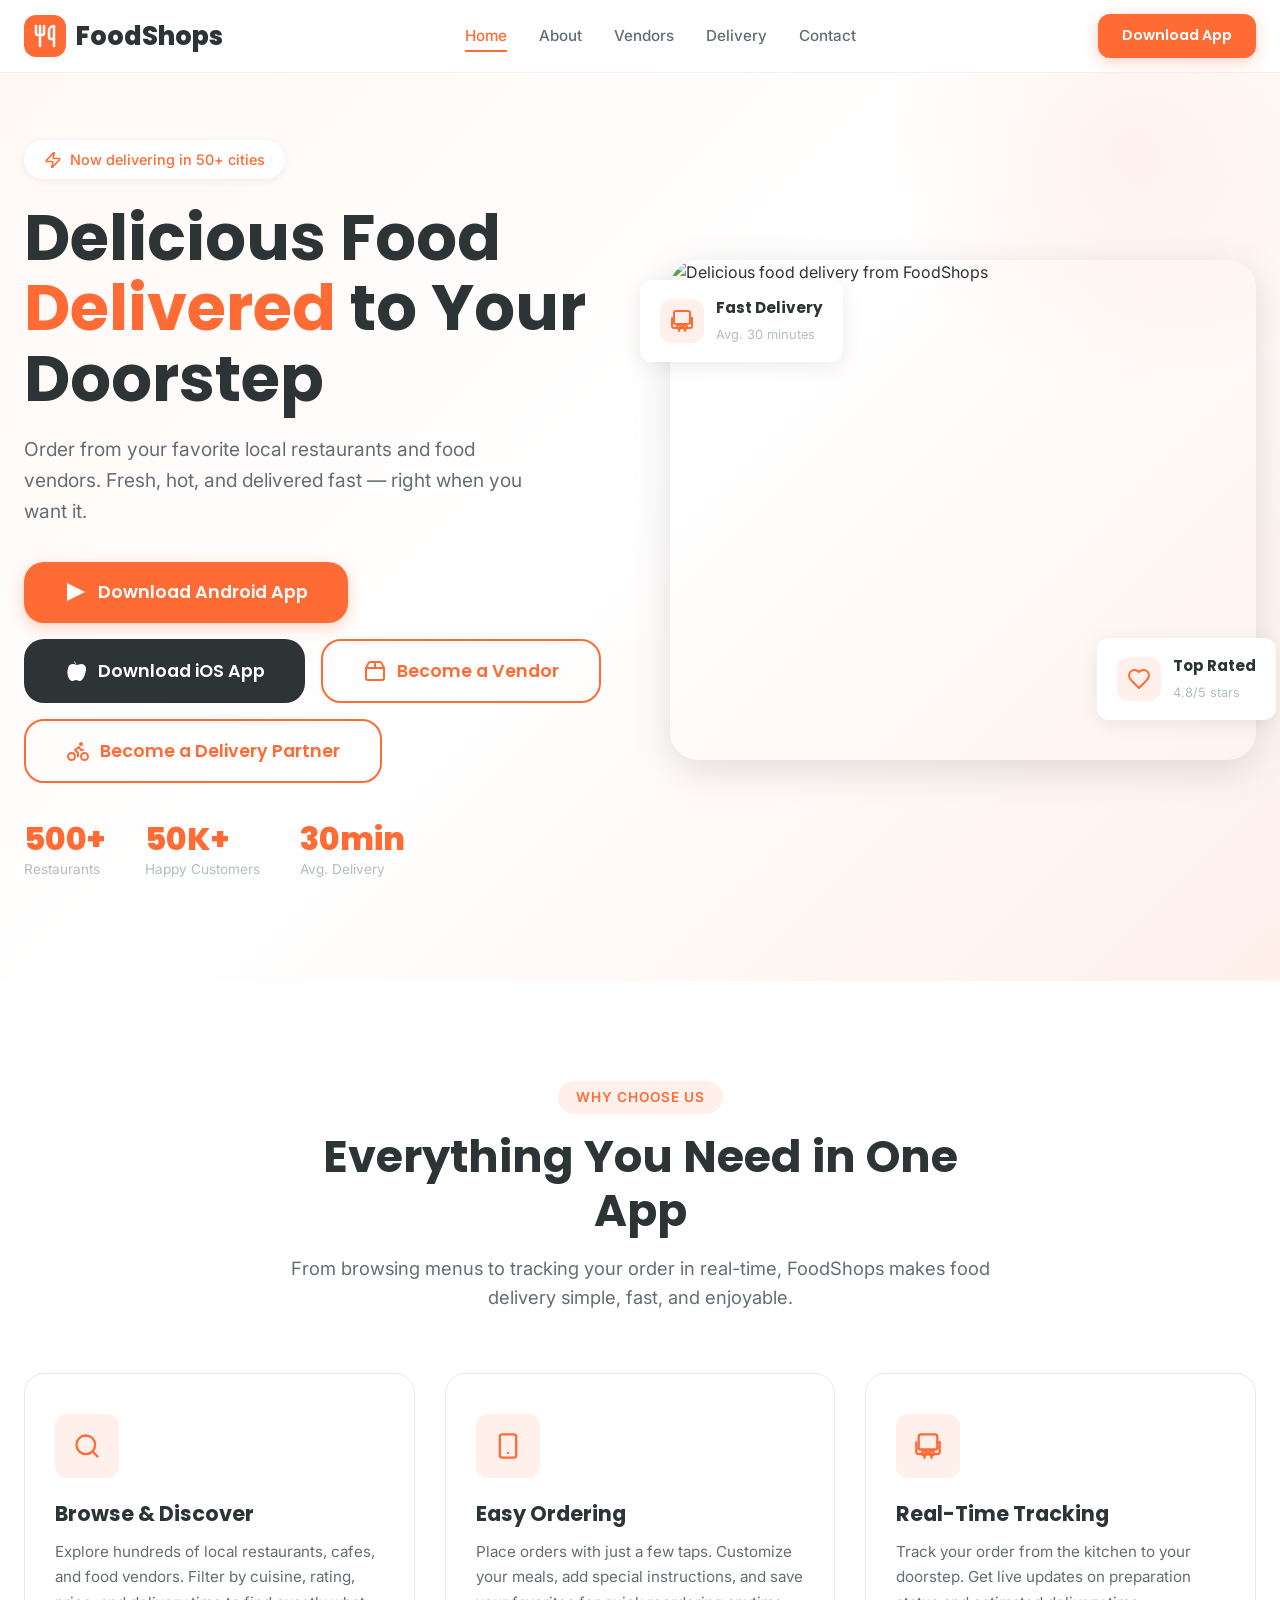
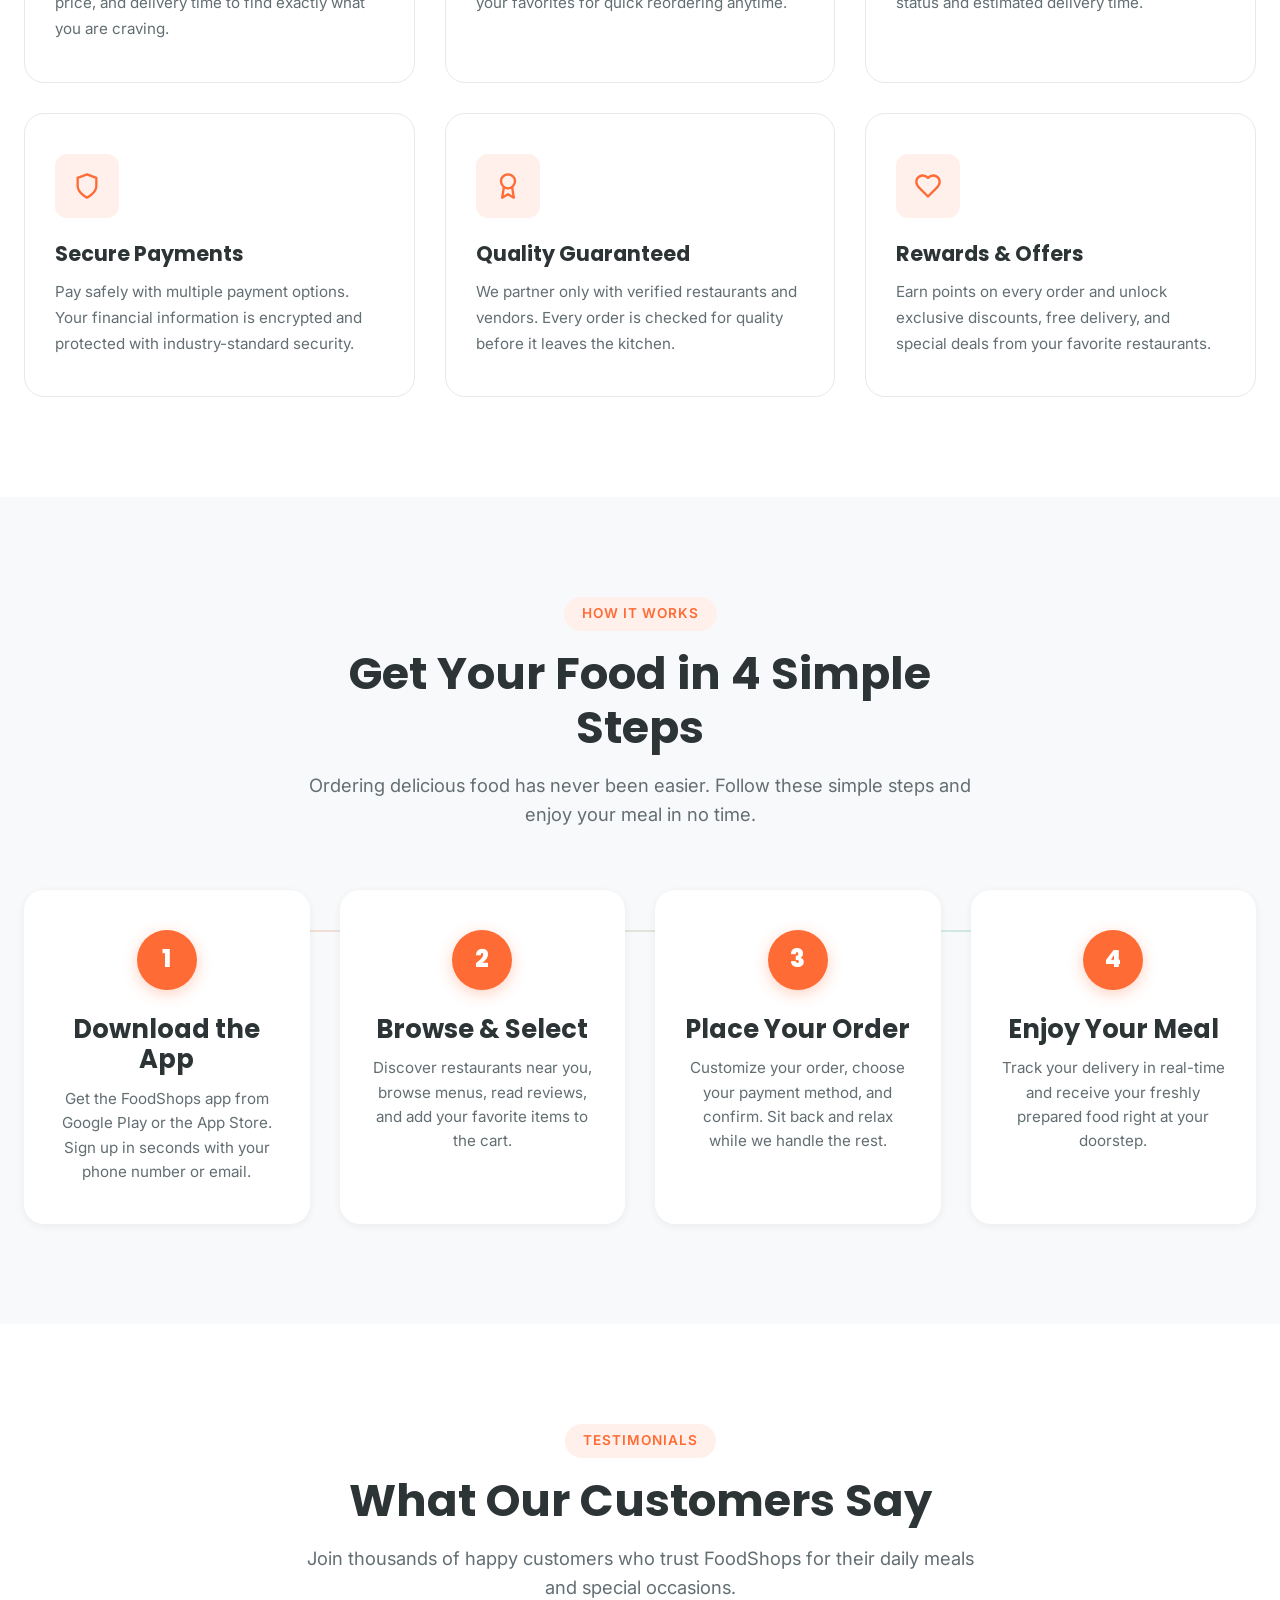
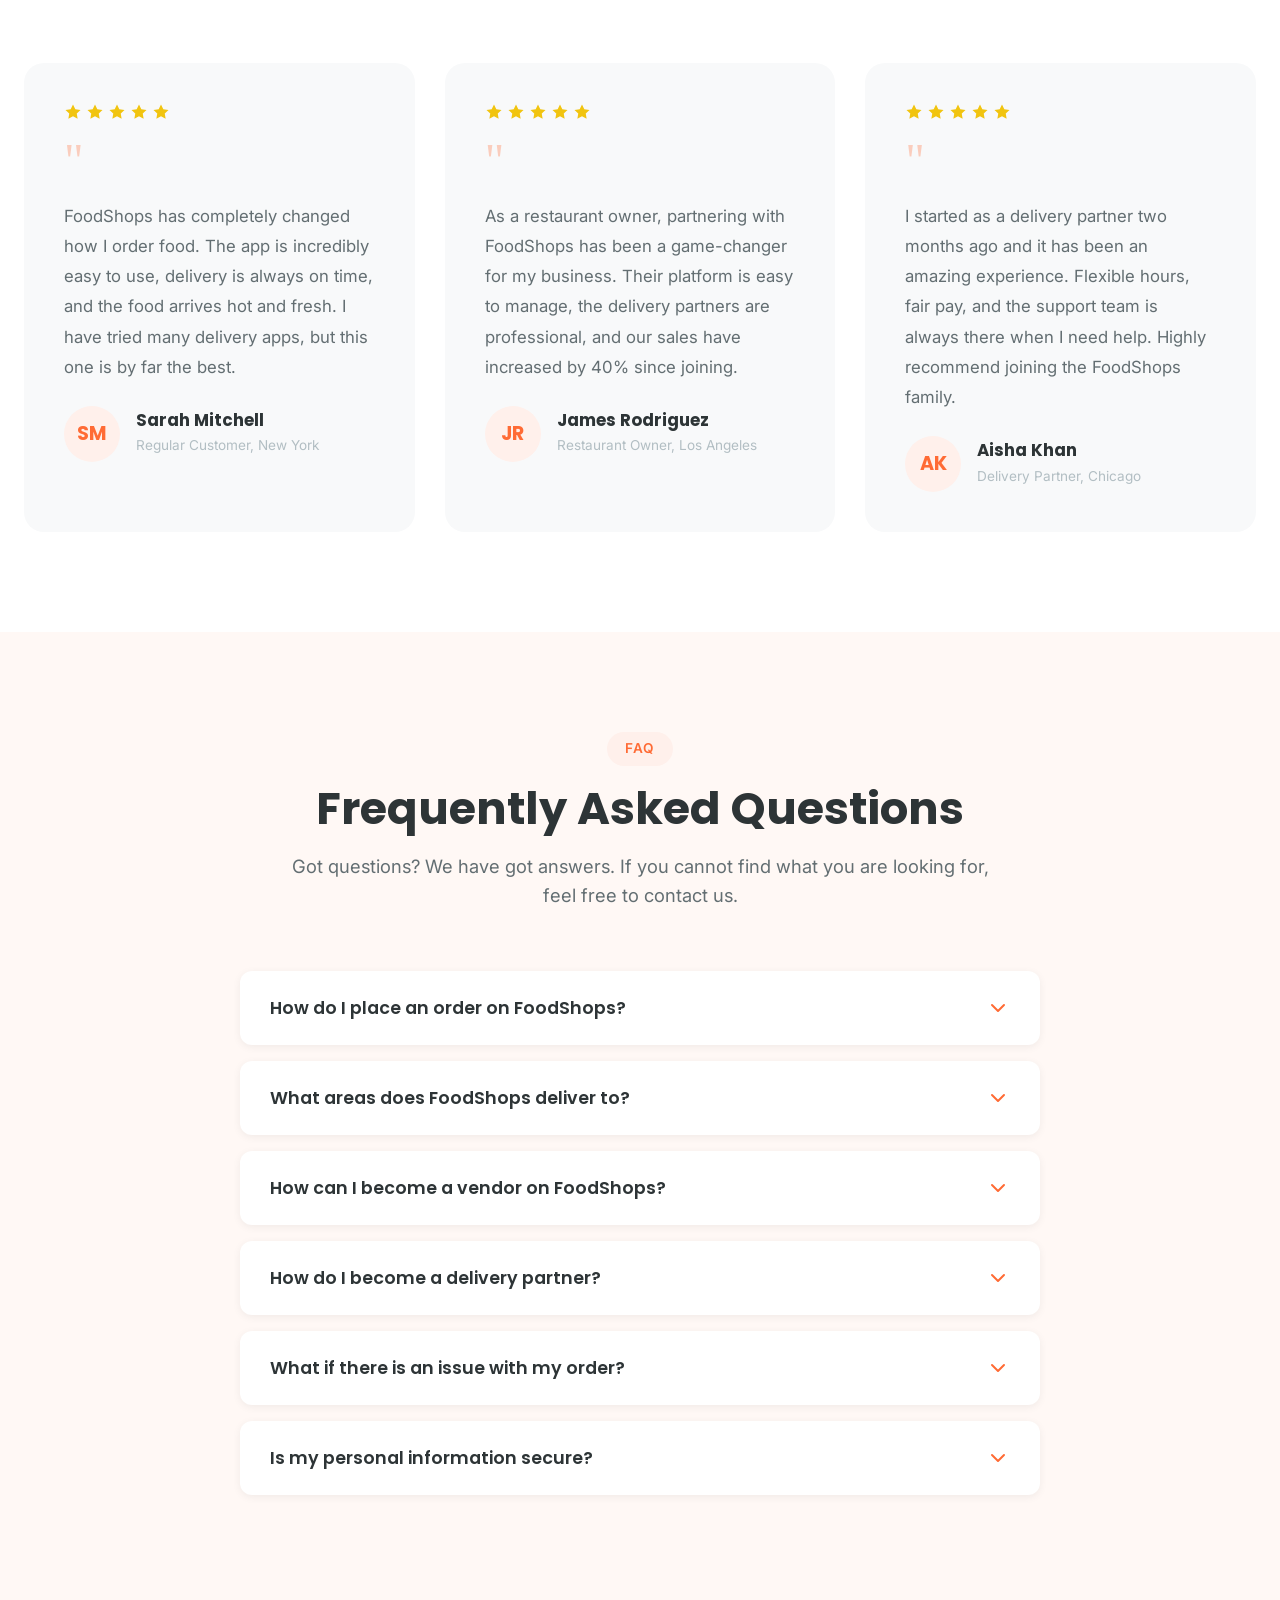
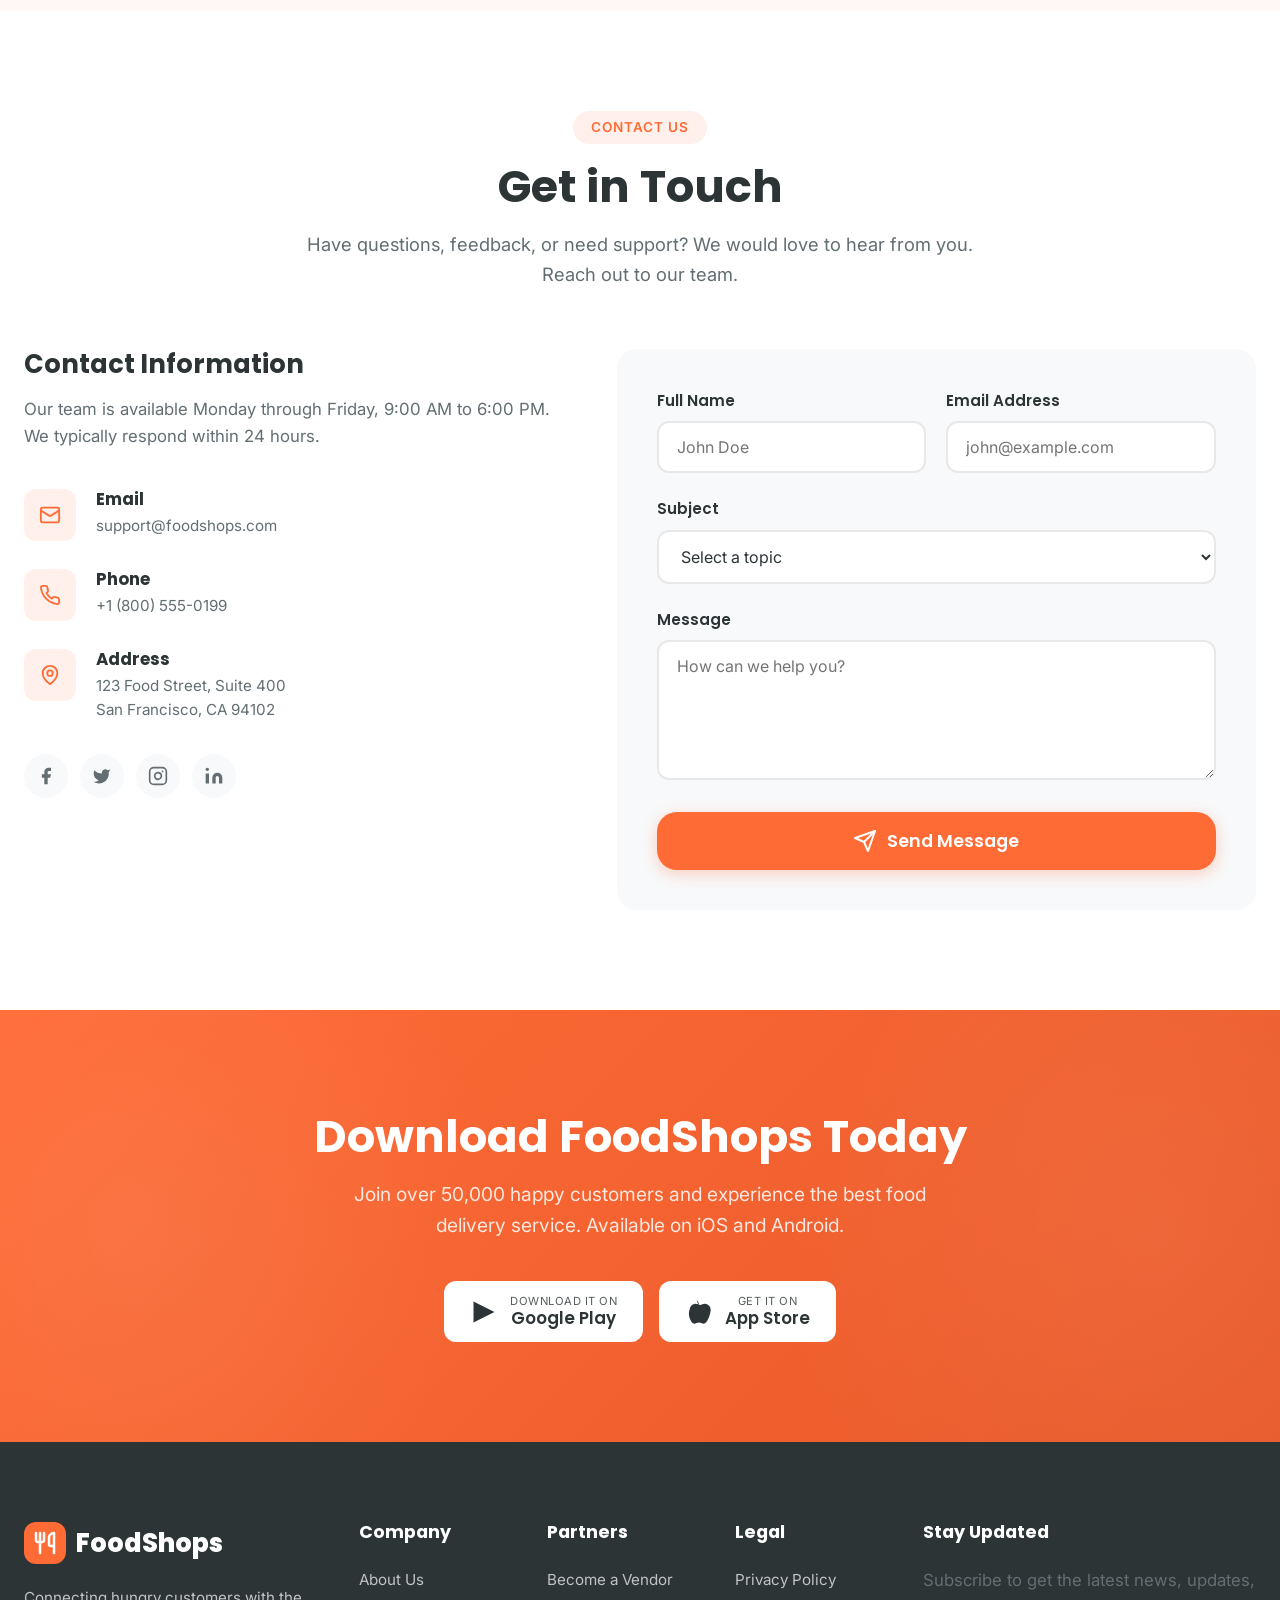
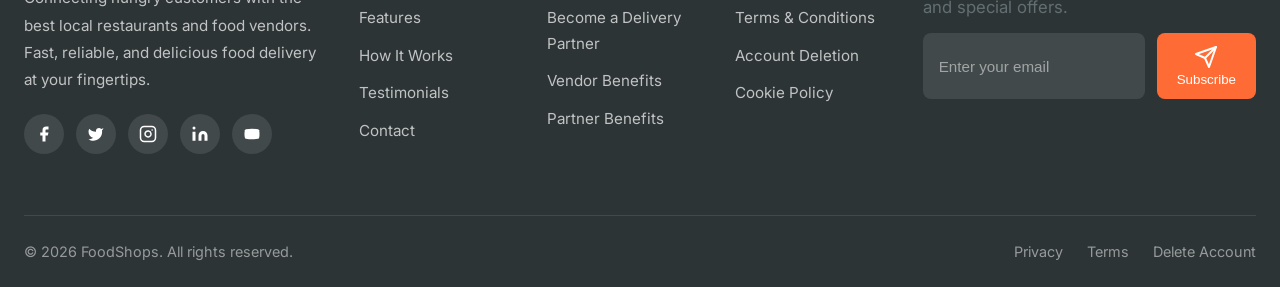
==== commit 8a65161f: "- Added real Play Store and App Store links for all three apps (Customer, Vendor, Delivery) - Replac" ====
--- a/foodshops-theme/index.html
+++ b/foodshops-theme/index.html
@@ -75,13 +75,15 @@
 <h1>Delicious Food <span>Delivered</span> to Your Doorstep</h1>
 <p class="hero-description">Order from your favorite local restaurants and food vendors. Fresh, hot, and delivered fast — right when you want it.</p>
 <div class="hero-buttons">
-<a href="download.html" class="btn btn-primary btn-lg">
-<svg xmlns="http://www.w3.org/2000/svg" width="24" height="24" viewBox="0 0 24 24" fill="none" stroke="currentColor" stroke-width="2" stroke-linecap="round" stroke-linejoin="round"><path d="M21 15v4a2 2 0 0 1-2 2H5a2 2 0 0 1-2-2v-4"/><polyline points="7 10 12 15 17 10"/><line x1="12" x2="12" y1="15" y2="3"/></svg>
-Download Android App
-</a>
-<a href="download.html" class="btn btn-secondary btn-lg">
-<svg xmlns="http://www.w3.org/2000/svg" width="24" height="24" viewBox="0 0 24 24" fill="currentColor"><path d="M12 20.94c1.5 0 2.75 1.06 4 1.06 3 0 6-8 6-12.22A4.91 4.91 0 0 0 17 5c-1.38 0-3 1-4 1s-2.62-1-4-1a4.91 4.91 0 0 0-5 4.78C2 14 5 22 8 22c1.25 0 2.5-1.06 4-1.06Z"/><path d="M10 2c1 .5 2 2 2 5"/></svg>
-Download iOS App
+<a href="https://play.google.com/store/apps/details?id=ng.foodshops.apps" class="btn btn-primary btn-lg" target="_blank">
+    <svg xmlns="http://www.w3.org/2000/svg" width="24" height="24" viewBox="0 0 24 24" fill="currentColor">
+        <path d="M3 3l18 9-18 9V3Z"/>
+    </svg>
+    Download Android App
+</a>
+<a href="https://apps.apple.com/us/app/food-shops/id6762178426" class="btn btn-secondary btn-lg" target="_blank">
+    <svg xmlns="http://www.w3.org/2000/svg" width="24" height="24" viewBox="0 0 24 24" fill="currentColor"><path d="M12 20.94c1.5 0 2.75 1.06 4 1.06 3 0 6-8 6-12.22A4.91 4.91 0 0 0 17 5c-1.38 0-3 1-4 1s-2.62-1-4-1a4.91 4.91 0 0 0-5 4.78C2 14 5 22 8 22c1.25 0 2.5-1.06 4-1.06Z"/><path d="M10 2c1 .5 2 2 2 5"/></svg>
+    Download iOS App
 </a>
 <a href="vendor.html" class="btn btn-outline btn-lg">
 <svg xmlns="http://www.w3.org/2000/svg" width="24" height="24" viewBox="0 0 24 24" fill="none" stroke="currentColor" stroke-width="2" stroke-linecap="round" stroke-linejoin="round"><path d="M3 9h18v10a2 2 0 0 1-2 2H5a2 2 0 0 1-2-2V9Z"/><path d="m3 9 2.45-4.9A2 2 0 0 1 7.24 3h9.52a2 2 0 0 1 1.8 1.1L21 9"/><path d="M12 3v6"/></svg>
@@ -414,11 +416,22 @@
 <h2>Download FoodShops Today</h2>
 <p>Join over 50,000 happy customers and experience the best food delivery service. Available on iOS and Android.</p>
 <div class="cta-buttons">
-<a href="#" class="app-btn">
+    <!-- for Play Store -->
+<a href="https://play.google.com/store/apps/details?id=ng.foodshops.apps" class="app-btn">
 <svg xmlns="http://www.w3.org/2000/svg" width="24" height="24" viewBox="0 0 24 24" fill="currentColor"><path d="m3 3 18 9-18 9V3Z"/></svg>
 <div class="app-btn-text">
+<span class="app-btn-label">Download it on</span>
+<span class="app-btn-store">Google Play</span>
+</div>
+</a>
+<!-- For App Store -->
+<a href="https://apps.apple.com/us/app/food-shops/id6762178426" class="app-btn" target="_blank">
+<svg xmlns="http://www.w3.org/2000/svg" width="24" height="24" viewBox="0 0 24 24" fill="currentColor"><path d="M12 20.94c1.5 0 2.75 1.06 4 1.06 3 0 6-8 6-12.22A4.91 4.91 0 0 0 17 5c-1.38 0-3 1-4 1s-2.62-1-4-1a4.91 4.91 0 0 0-5 4.78C2 14 5 22 8 22c1.25 0 2.5-1.06 4-1.06Z"/><path d="M10 2c1 .5 2 2 2 5"/></svg>
+<div class="app-btn-text">
 <span class="app-btn-label">Get it on</span>
-<span class="app-btn-store">Google Play</span>
+<span class="app-btn-store">App Store</span>
+</div>
+</a>
 </div>
 </a>
 </div>
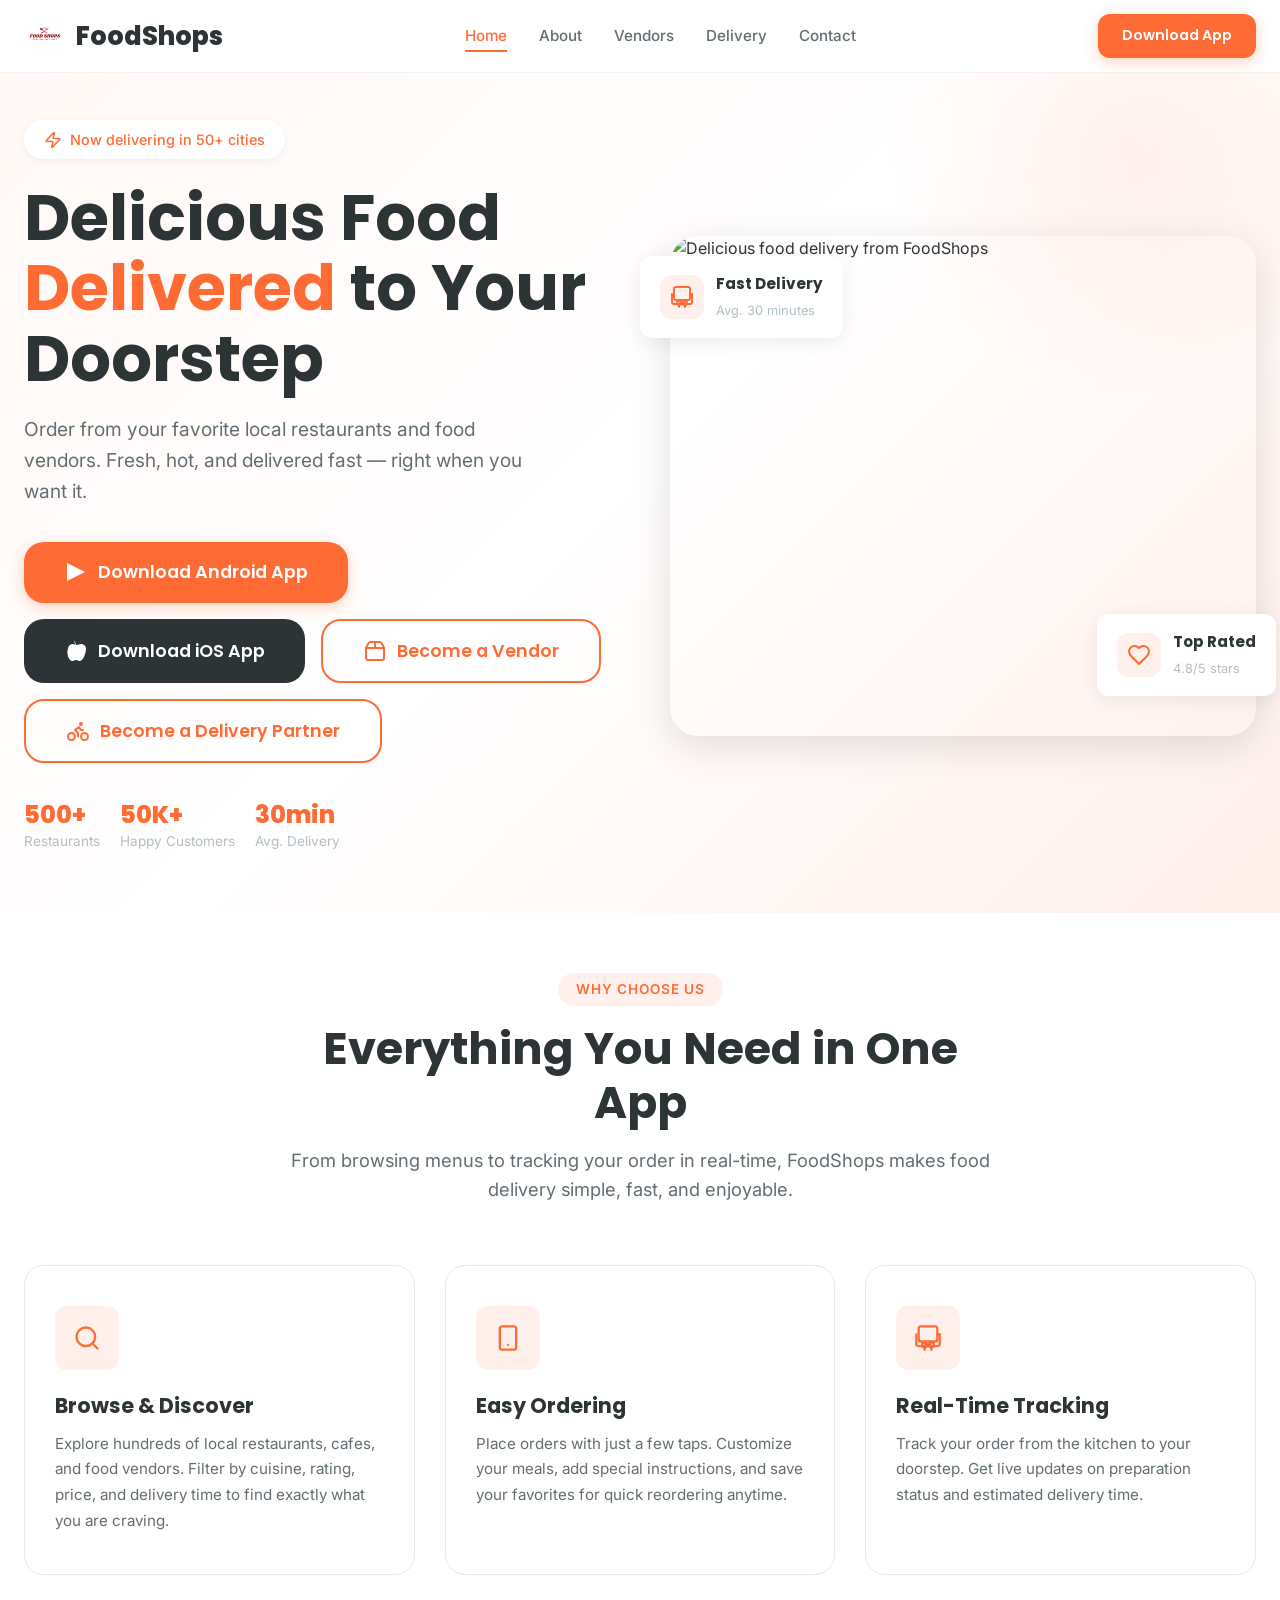
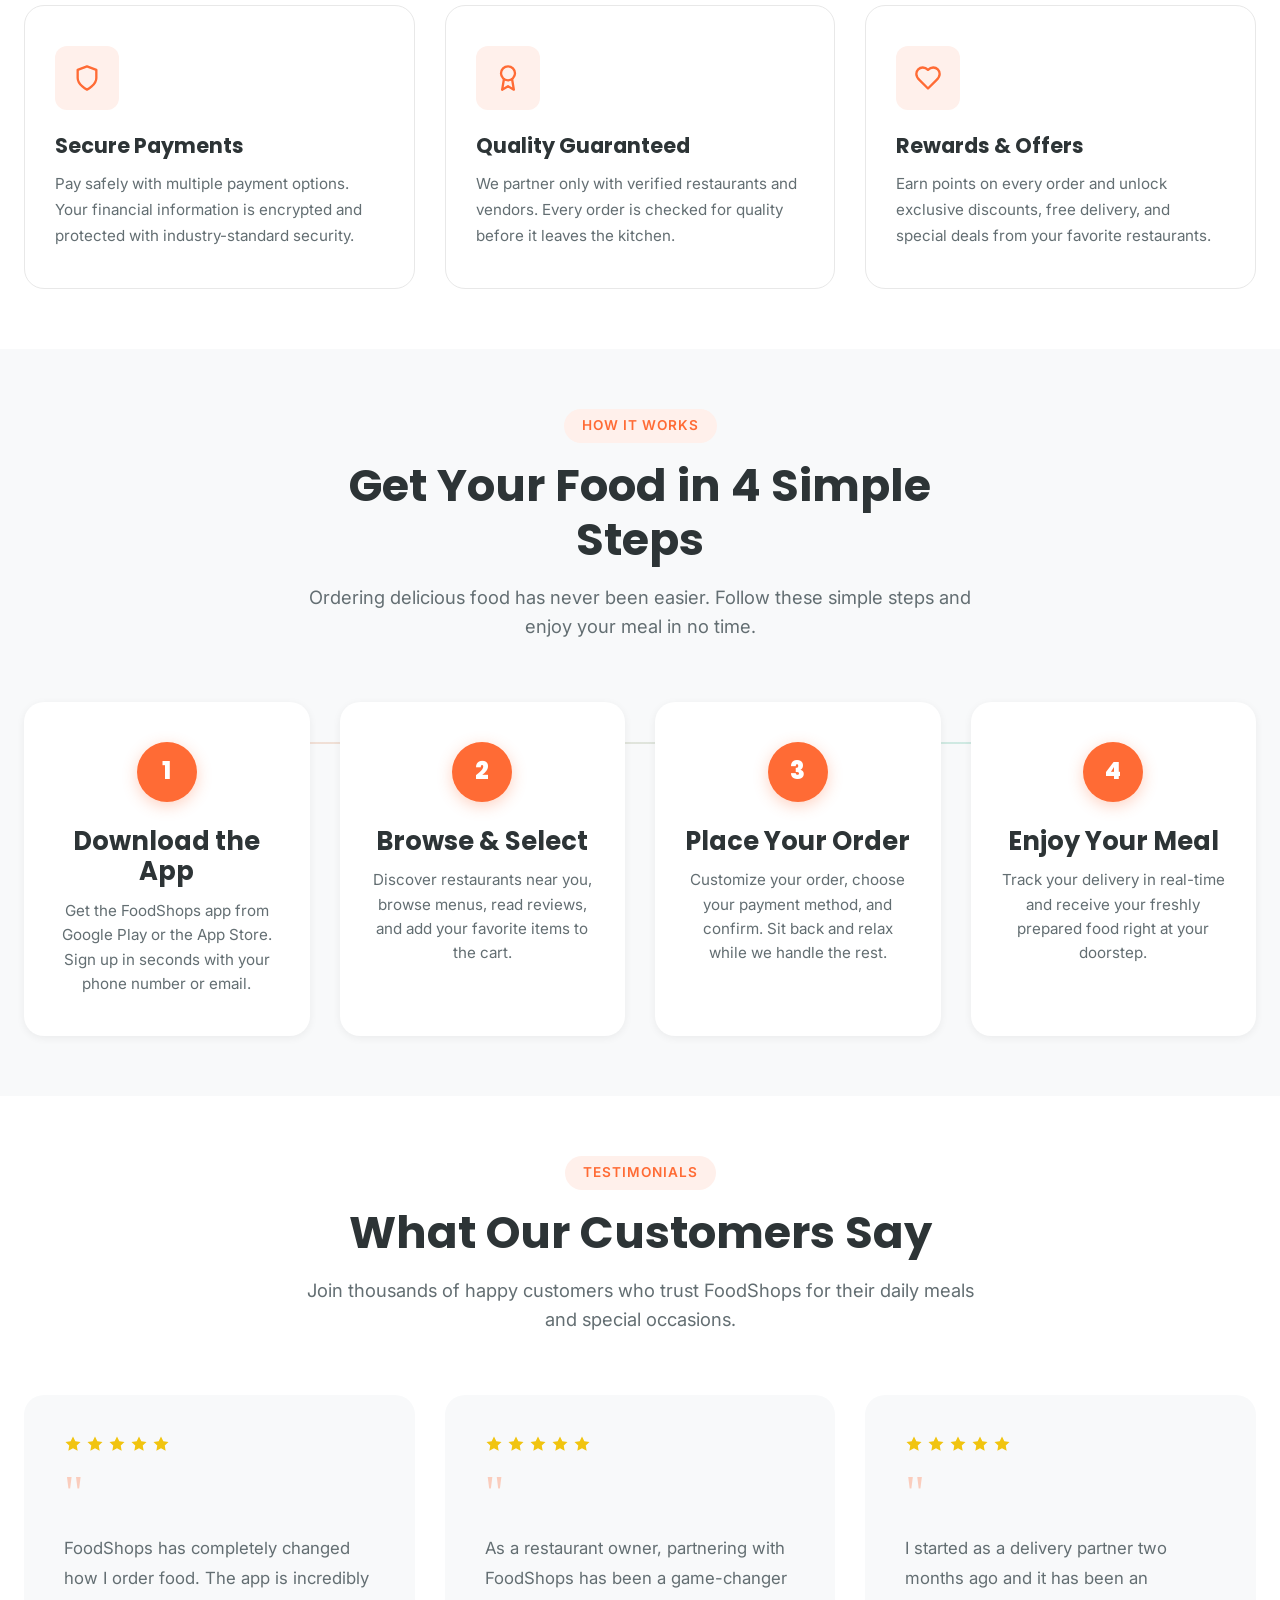
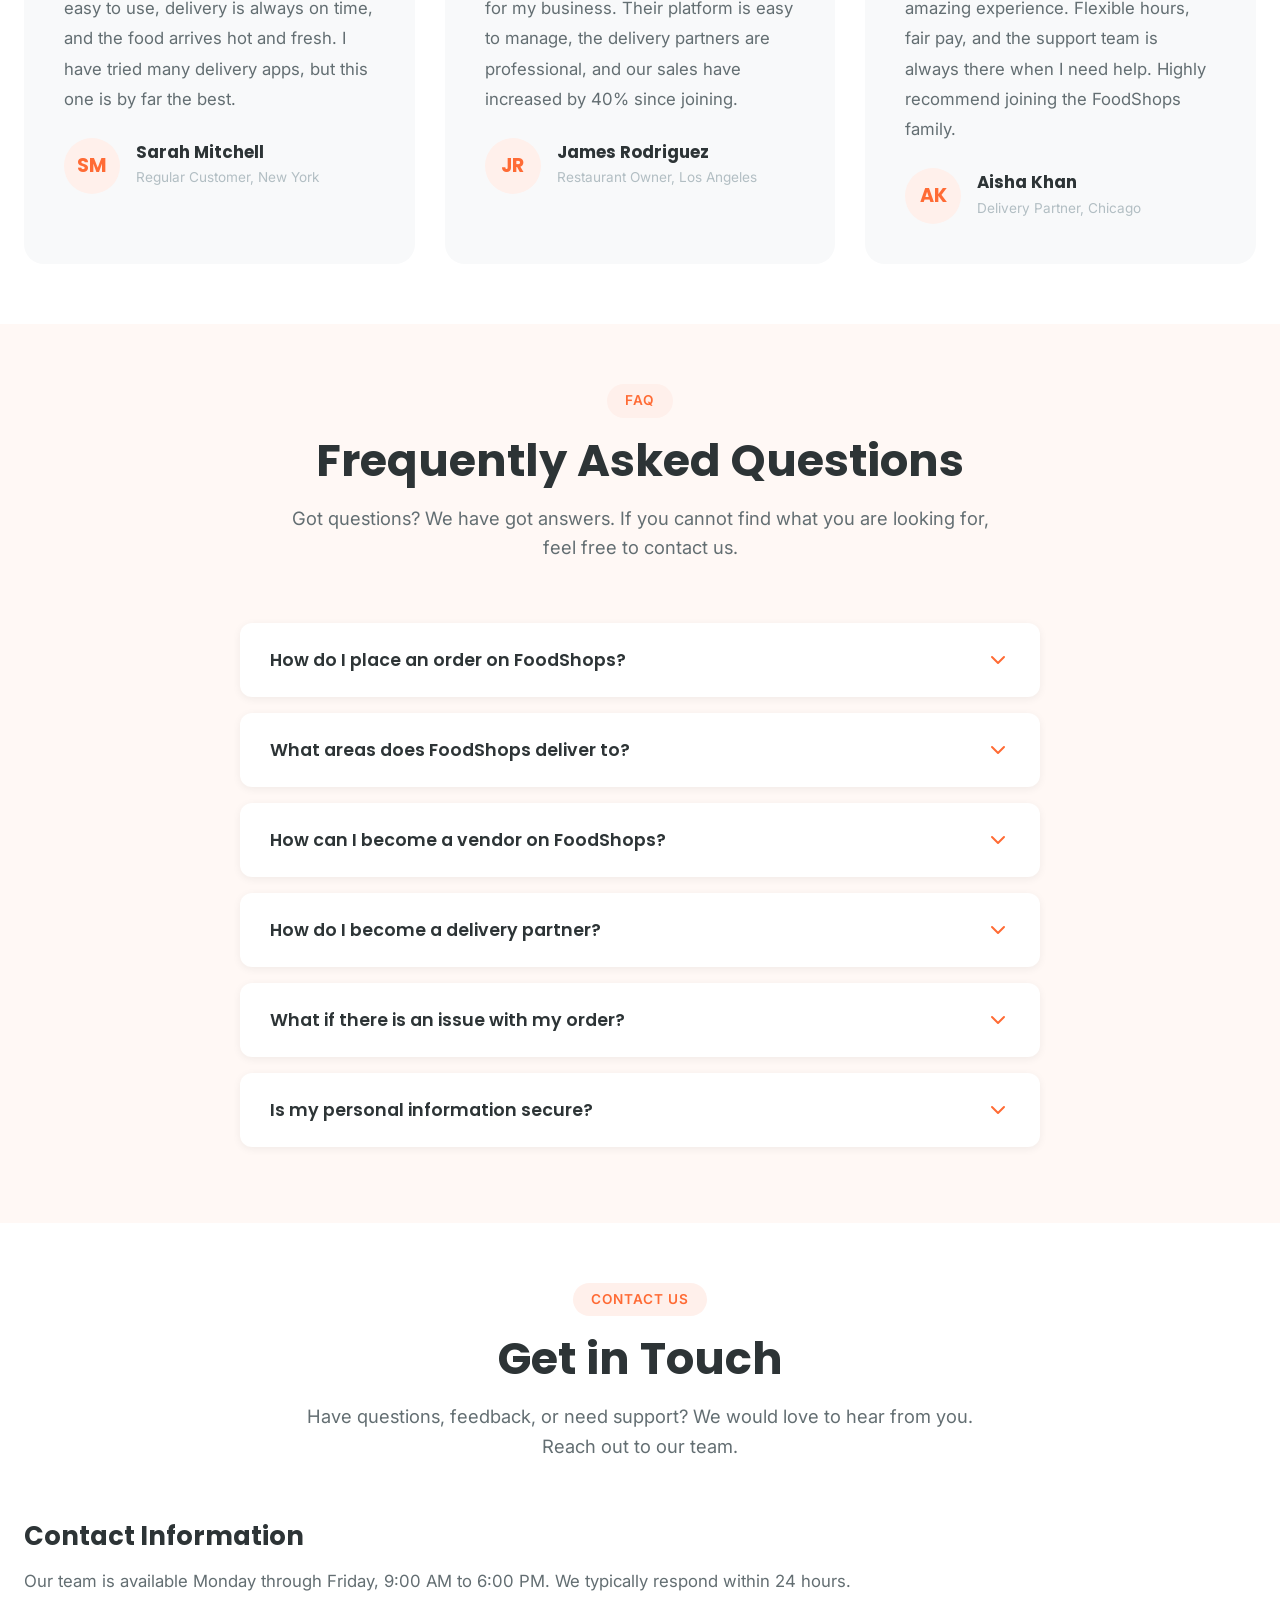
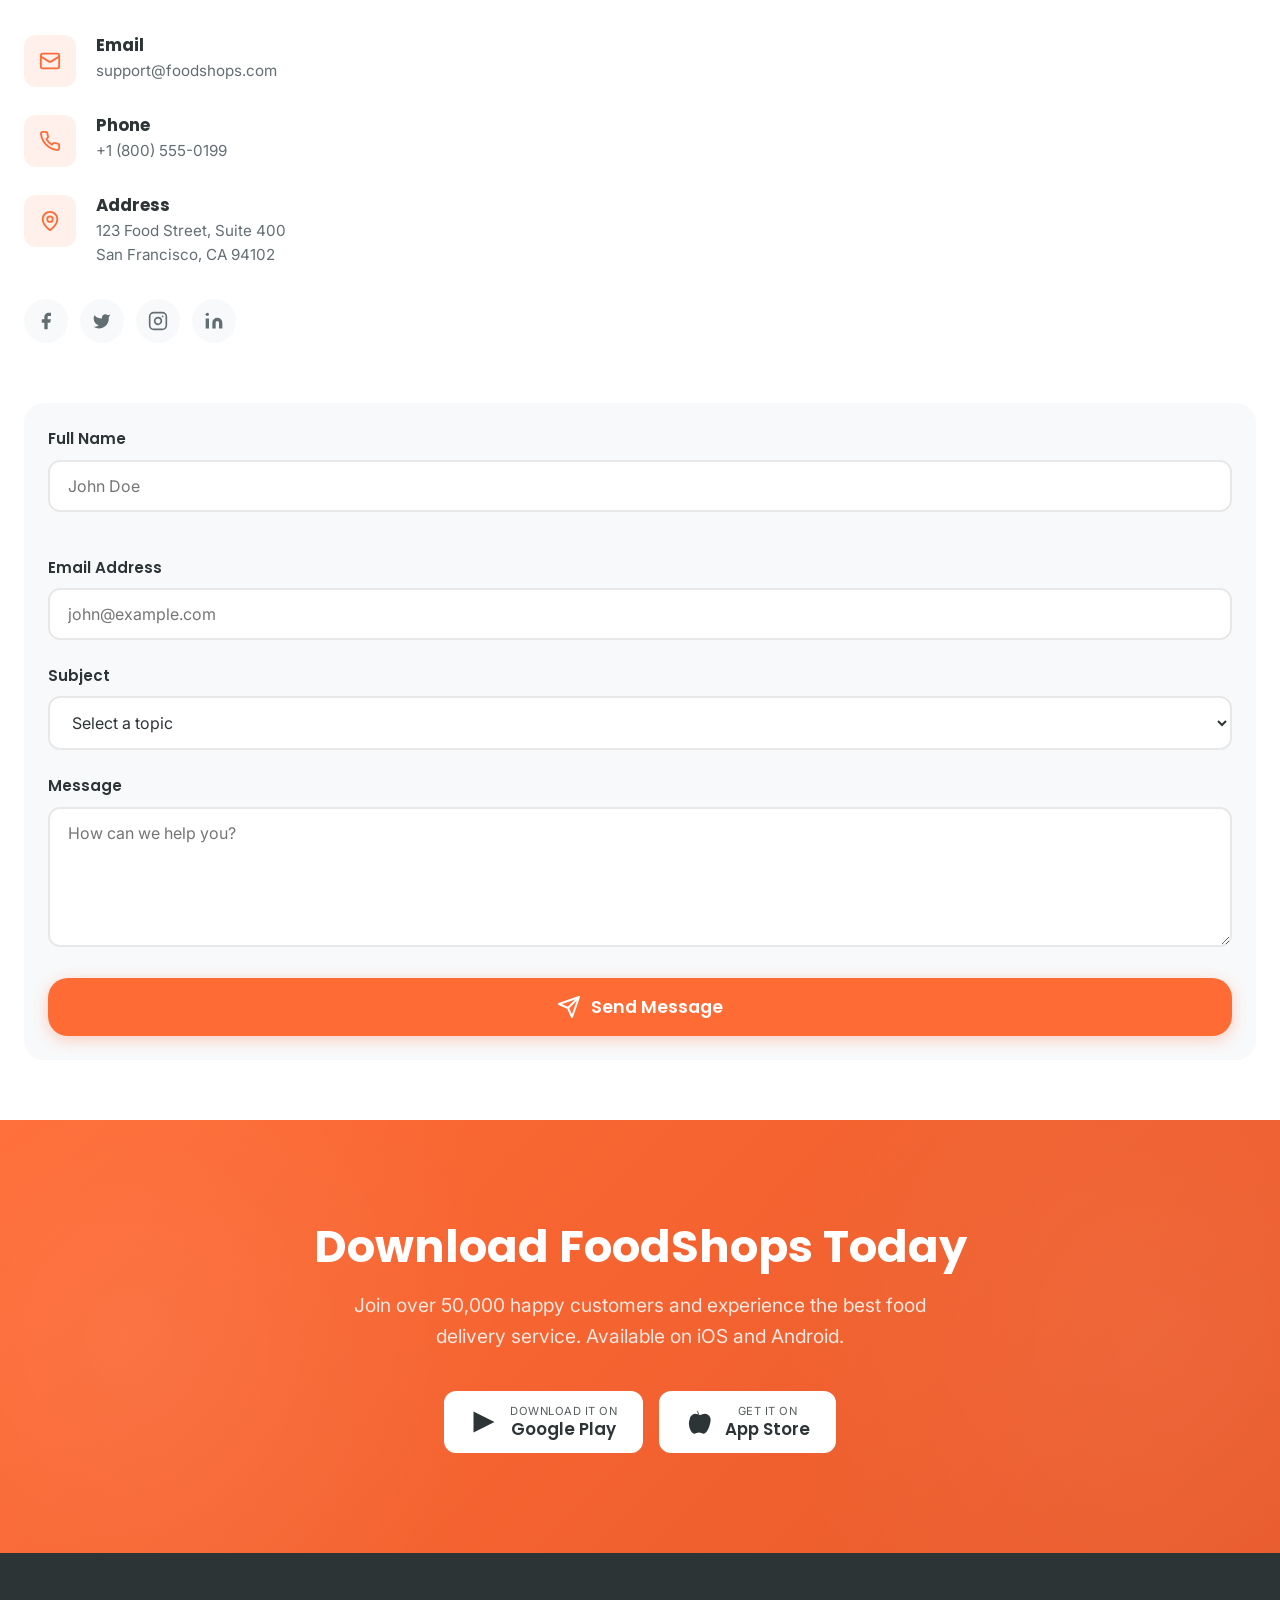
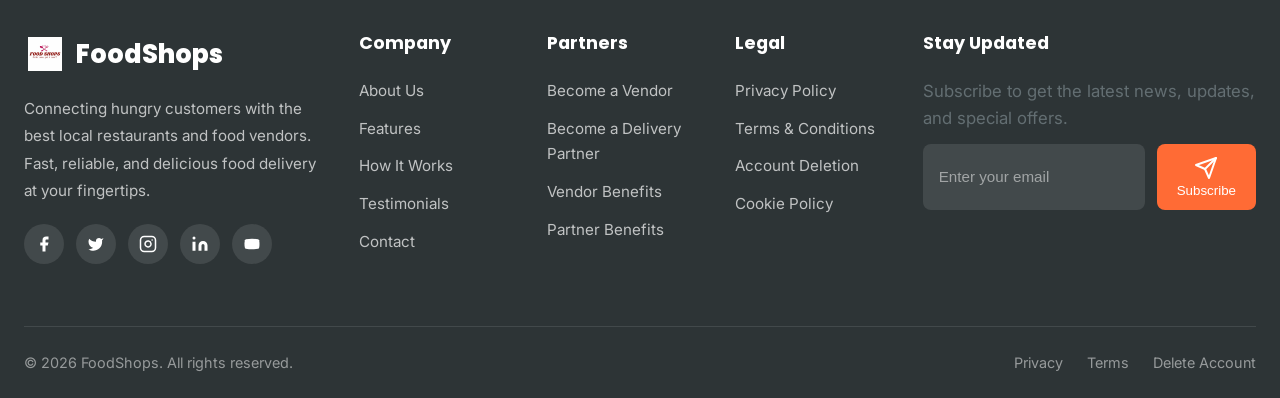
==== commit 6837b9b4: "Fix mobile menu on contact/download/delete pages; update app store links; add logo; improve vendor/d" ====
--- a/foodshops-theme/index.html
+++ b/foodshops-theme/index.html
@@ -15,7 +15,9 @@
 <nav class="navbar">
 <div class="container">
 <a href="index.html" class="logo">
-<div class="logo-icon"><svg xmlns="http://www.w3.org/2000/svg" width="24" height="24" viewBox="0 0 24 24" fill="none" stroke="currentColor" stroke-width="2.5" stroke-linecap="round" stroke-linejoin="round"><path d="M3 2v7c0 1.1.9 2 2 2h4a2 2 0 0 0 2-2V2"/><path d="M7 2v20"/><path d="M21 15V2v0a5 5 0 0 0-5 5v6c0 1.1.9 2 2 2h3Zm0 0v7"/></svg></div>
+<div class="logo-icon">
+    <img src="images/logo.jpeg" alt="FoodShops">
+</div>
 FoodShops
 </a>
 <div class="nav-links">
@@ -445,7 +447,9 @@
 <div class="footer-grid">
 <div class="footer-brand">
 <a href="index.html" class="logo">
-<div class="logo-icon"><svg xmlns="http://www.w3.org/2000/svg" width="24" height="24" viewBox="0 0 24 24" fill="none" stroke="currentColor" stroke-width="2.5" stroke-linecap="round" stroke-linejoin="round"><path d="M3 2v7c0 1.1.9 2 2 2h4a2 2 0 0 0 2-2V2"/><path d="M7 2v20"/><path d="M21 15V2v0a5 5 0 0 0-5 5v6c0 1.1.9 2 2 2h3Zm0 0v7"/></svg></div>
+<div class="logo-icon">
+    <img src="images/logo.jpeg" alt="FoodShops">
+</div>
 FoodShops
 </a>
 <p>Connecting hungry customers with the best local restaurants and food vendors. Fast, reliable, and delicious food delivery at your fingertips.</p>
--- a/foodshops-theme/css/style.css
+++ b/foodshops-theme/css/style.css
@@ -278,12 +278,22 @@
 .logo-icon {
 width: 42px;
 height: 42px;
-background: var(--primary);
+background: var(--primary_light);
 border-radius: var(--radius-md);
 display: flex;
 align-items: center;
 justify-content: center;
 color: white;
+overflow: hidden; /* Ensures the image stays inside the rounded corners */
+padding: 4px;
+}
+
+
+.logo-icon img {
+    width: 100%;
+    height: 100%;
+    object-fit: cover; /* or "contain" – test both */
+    mix-blend-mode: contain;
 }
 
 .nav-links {
@@ -1169,12 +1179,43 @@
 }
 }
 
+/* Mobile responsiveness */
 @media (max-width: 768px) {
 .nav-links, .nav-cta {
-display: none;
+ display: none;
 }
 .mobile-menu-btn {
 display: flex;
+}
+.role-grid {
+grid-template-columns: 1fr !important;
+gap: 30px;
+}
+.role-grid.reverse {
+direction: ltr;
+}
+.role-text {
+text-align: center;
+}
+.role-list {
+text-align: left;
+margin: 0 auto;
+max-width: 400px;
+}
+.hero .container {
+grid-template-columns: 1fr;
+text-align: center;
+}
+.hero-description {
+margin-left: auto;
+margin-right: auto;
+}
+.hero-buttons {
+justify-content: center;
+}
+.hero-stats {
+justify-content: center;
+}
 }
 .hero {
 padding: 120px 0 60px;
@@ -1194,13 +1235,10 @@
 .form-row {
 grid-template-columns: 1fr;
 }
-.footer-grid {
-grid-template-columns: 1fr;
-}
 .contact-form {
 padding: 24px;
 }
-}
+
 
 @media (max-width: 480px) {
 .hero-buttons .btn {
@@ -1212,6 +1250,9 @@
 }
 .testimonials-grid {
 grid-template-columns: 1fr;
+}
+.footer-grid {
+grid-template-columns: 1fr !important;
 }
 }
 
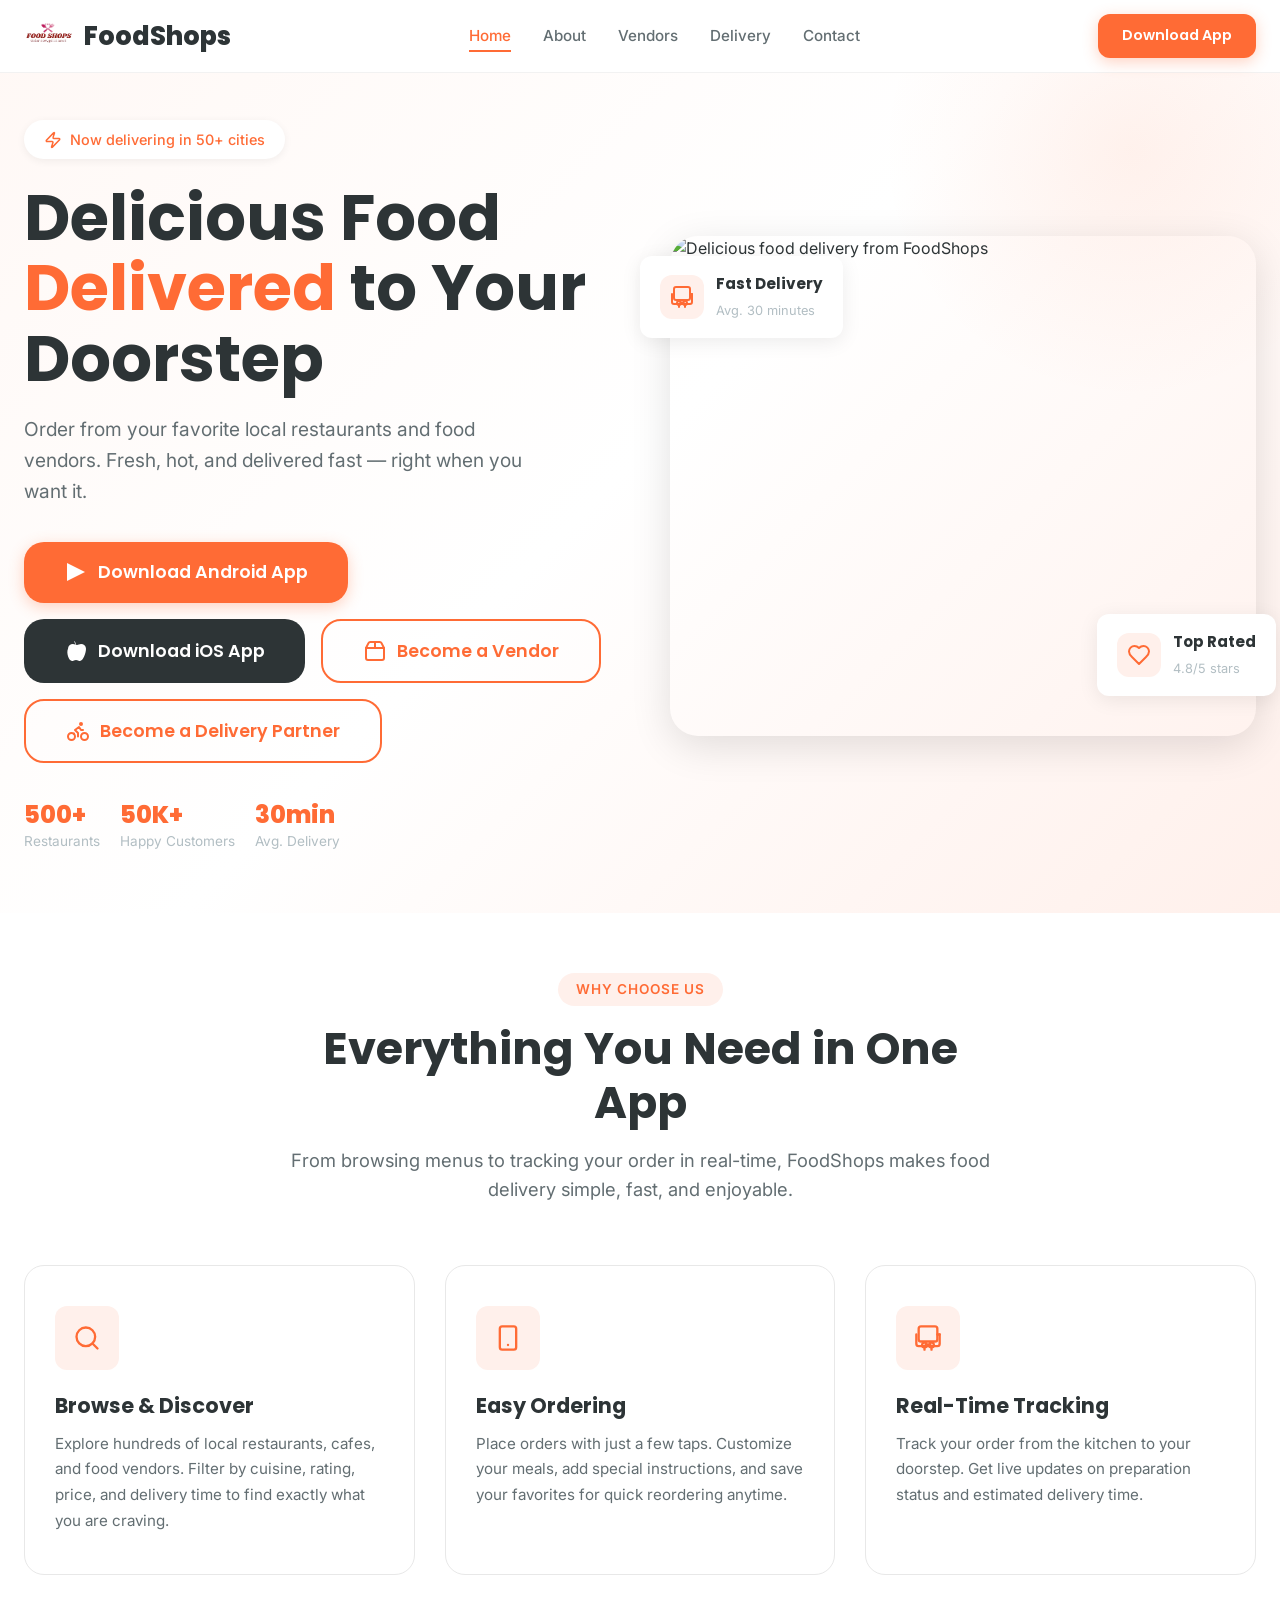
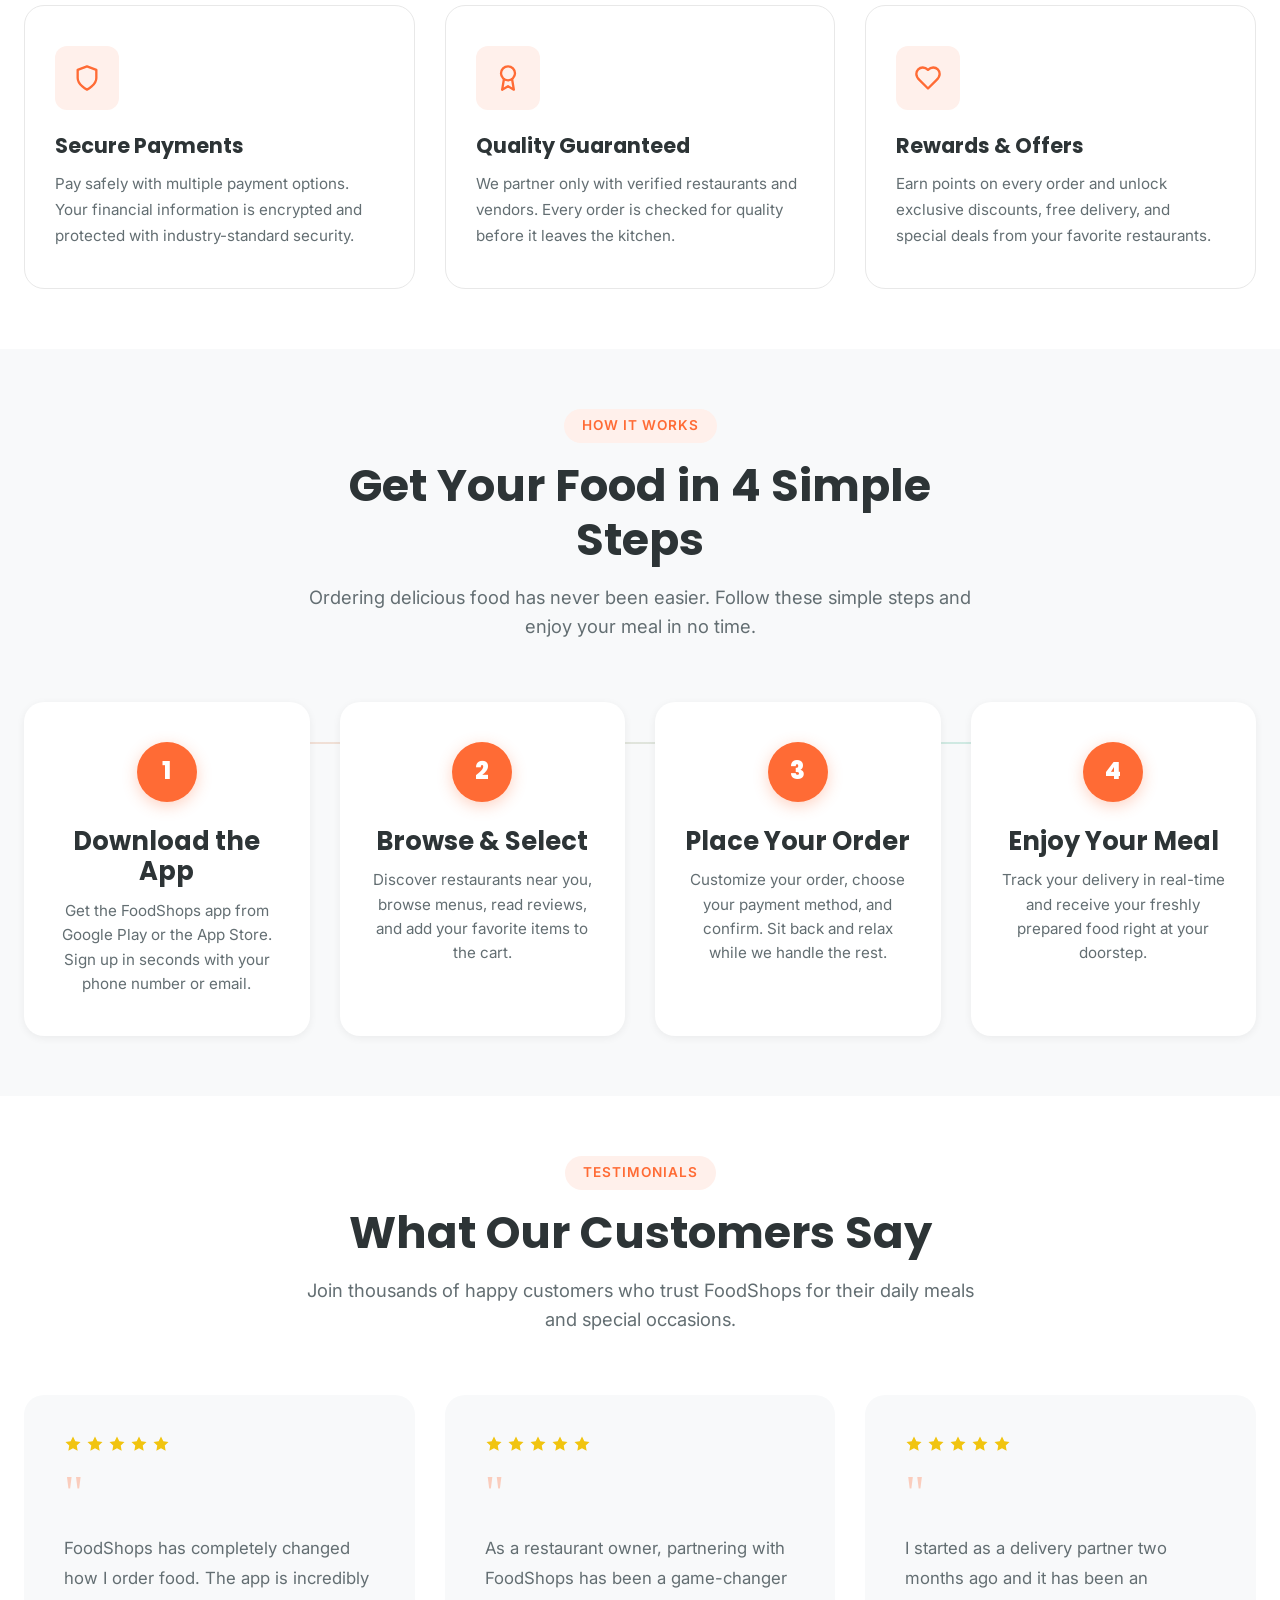
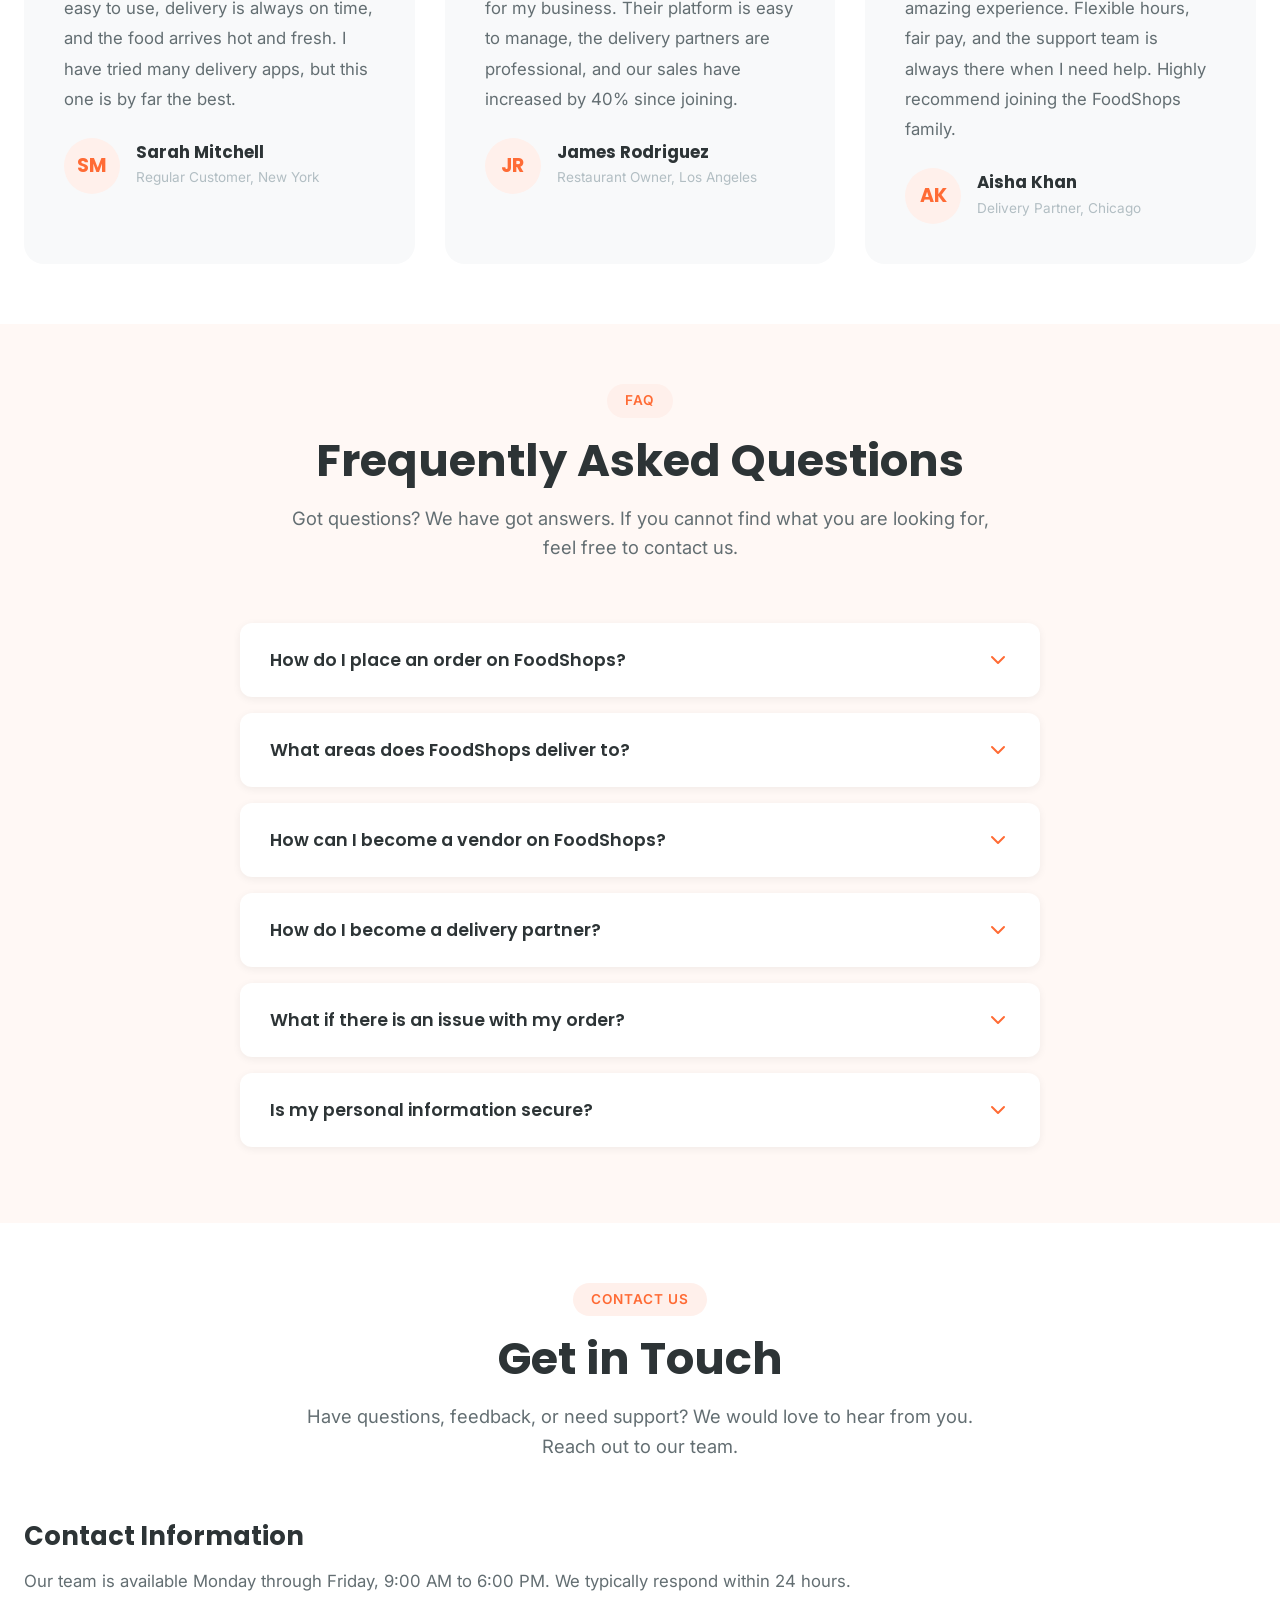
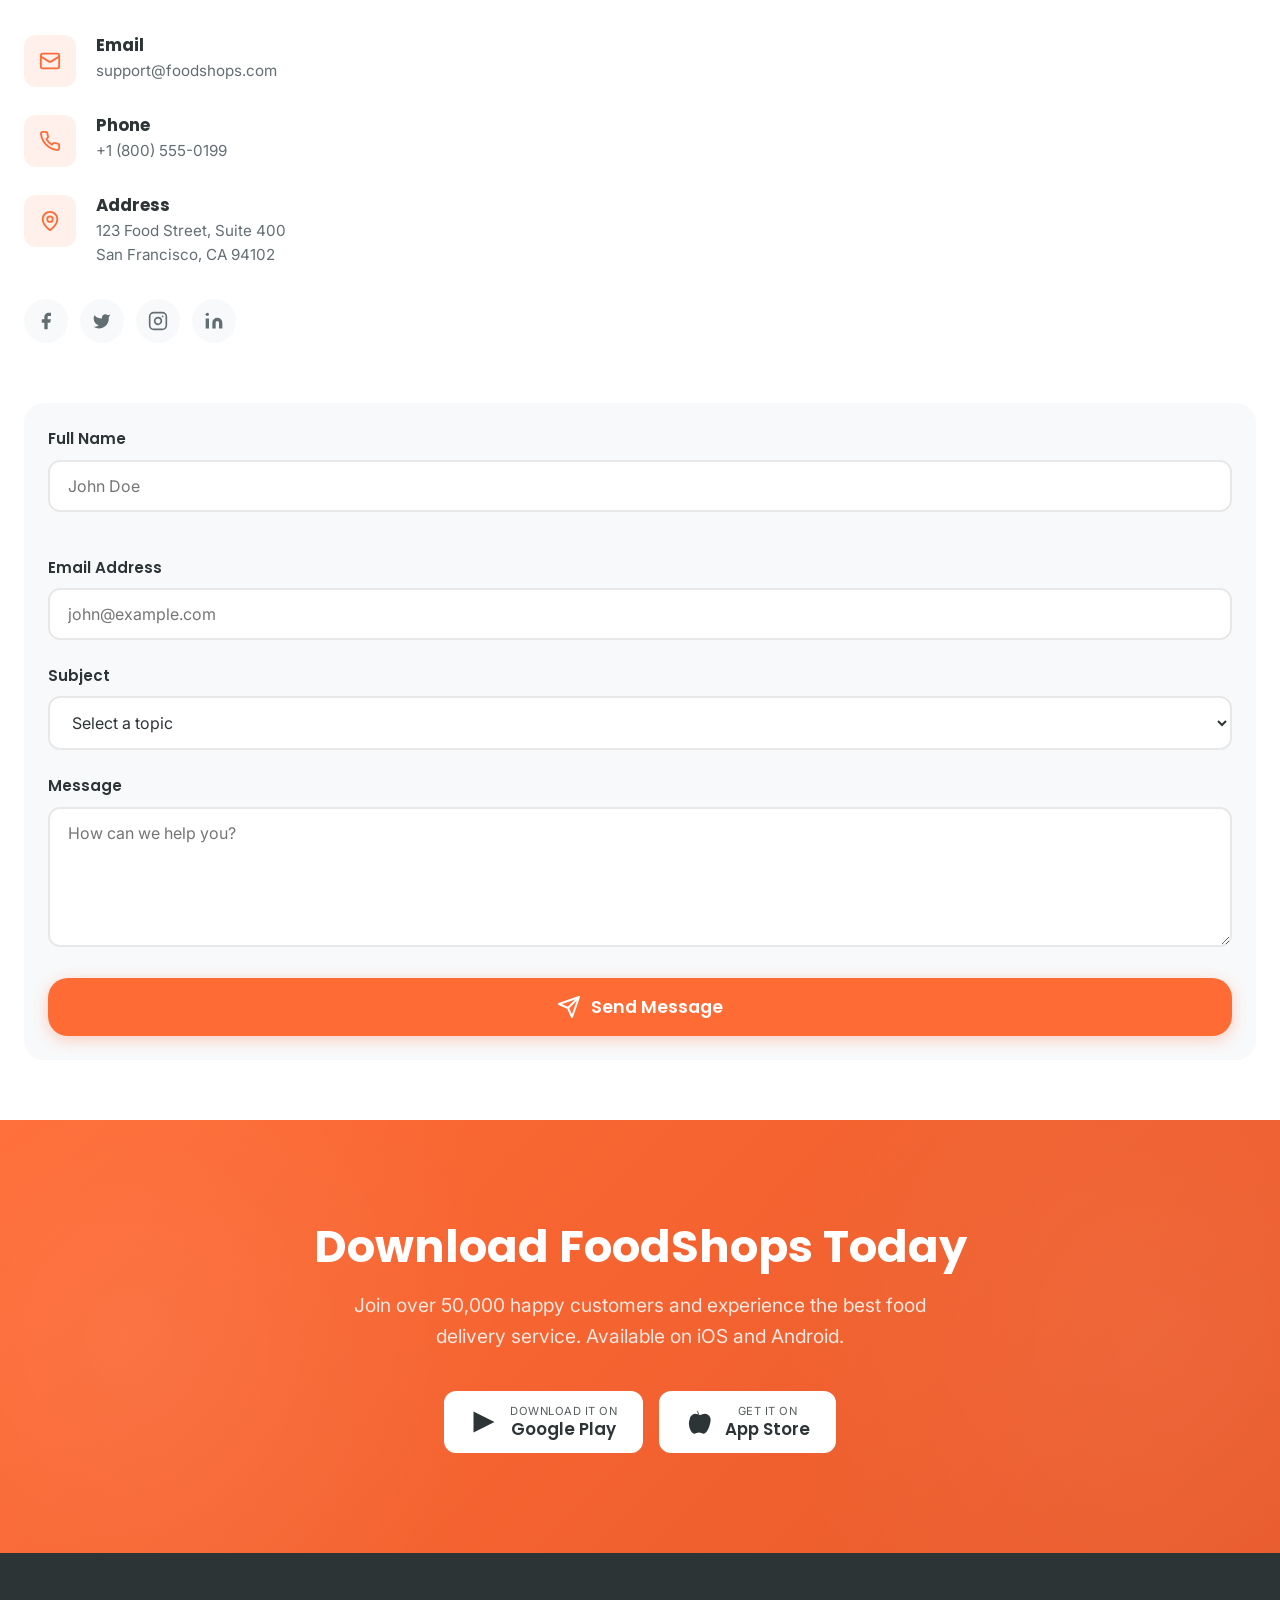
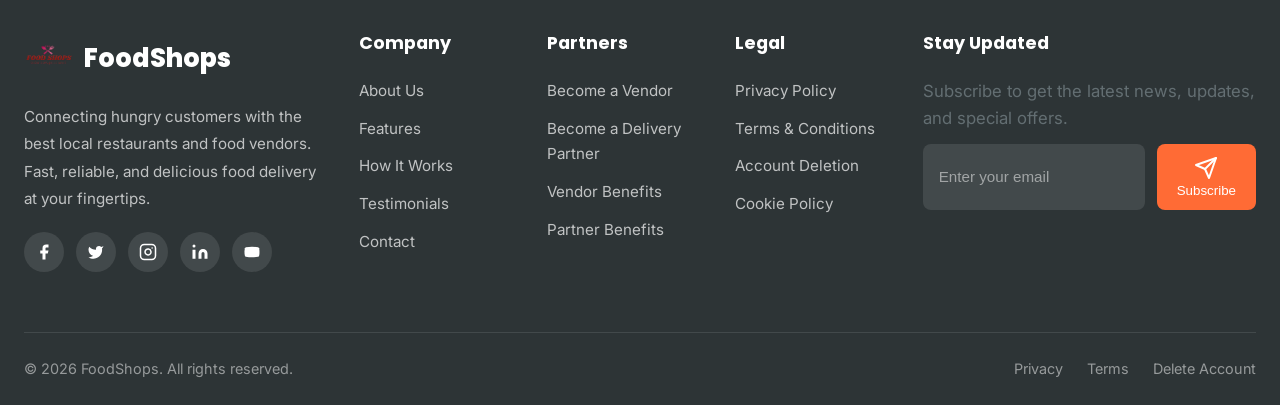
==== commit 2193a783: "Remove duplicate FoodShops text from header and footer" ====
--- a/foodshops-theme/index.html
+++ b/foodshops-theme/index.html
@@ -16,7 +16,7 @@
 <div class="container">
 <a href="index.html" class="logo">
 <div class="logo-icon">
-    <img src="images/logo.jpeg" alt="FoodShops">
+    <img src="images/logo.png" alt="FoodShops">
 </div>
 FoodShops
 </a>
@@ -448,7 +448,7 @@
 <div class="footer-brand">
 <a href="index.html" class="logo">
 <div class="logo-icon">
-    <img src="images/logo.jpeg" alt="FoodShops">
+    <img src="images/logo.png" alt="FoodShops">
 </div>
 FoodShops
 </a>
--- a/foodshops-theme/css/style.css
+++ b/foodshops-theme/css/style.css
@@ -276,24 +276,17 @@
 }
 
 .logo-icon {
-width: 42px;
-height: 42px;
-background: var(--primary_light);
-border-radius: var(--radius-md);
-display: flex;
-align-items: center;
-justify-content: center;
-color: white;
-overflow: hidden; /* Ensures the image stays inside the rounded corners */
-padding: 4px;
-}
-
+    background: transparent;
+    width: auto;
+    height: 50px;
+    padding: 0;
+    border-radius: 0;
+}
 
 .logo-icon img {
-    width: 100%;
+    display: block;
     height: 100%;
-    object-fit: cover; /* or "contain" – test both */
-    mix-blend-mode: contain;
+    width: auto;
 }
 
 .nav-links {
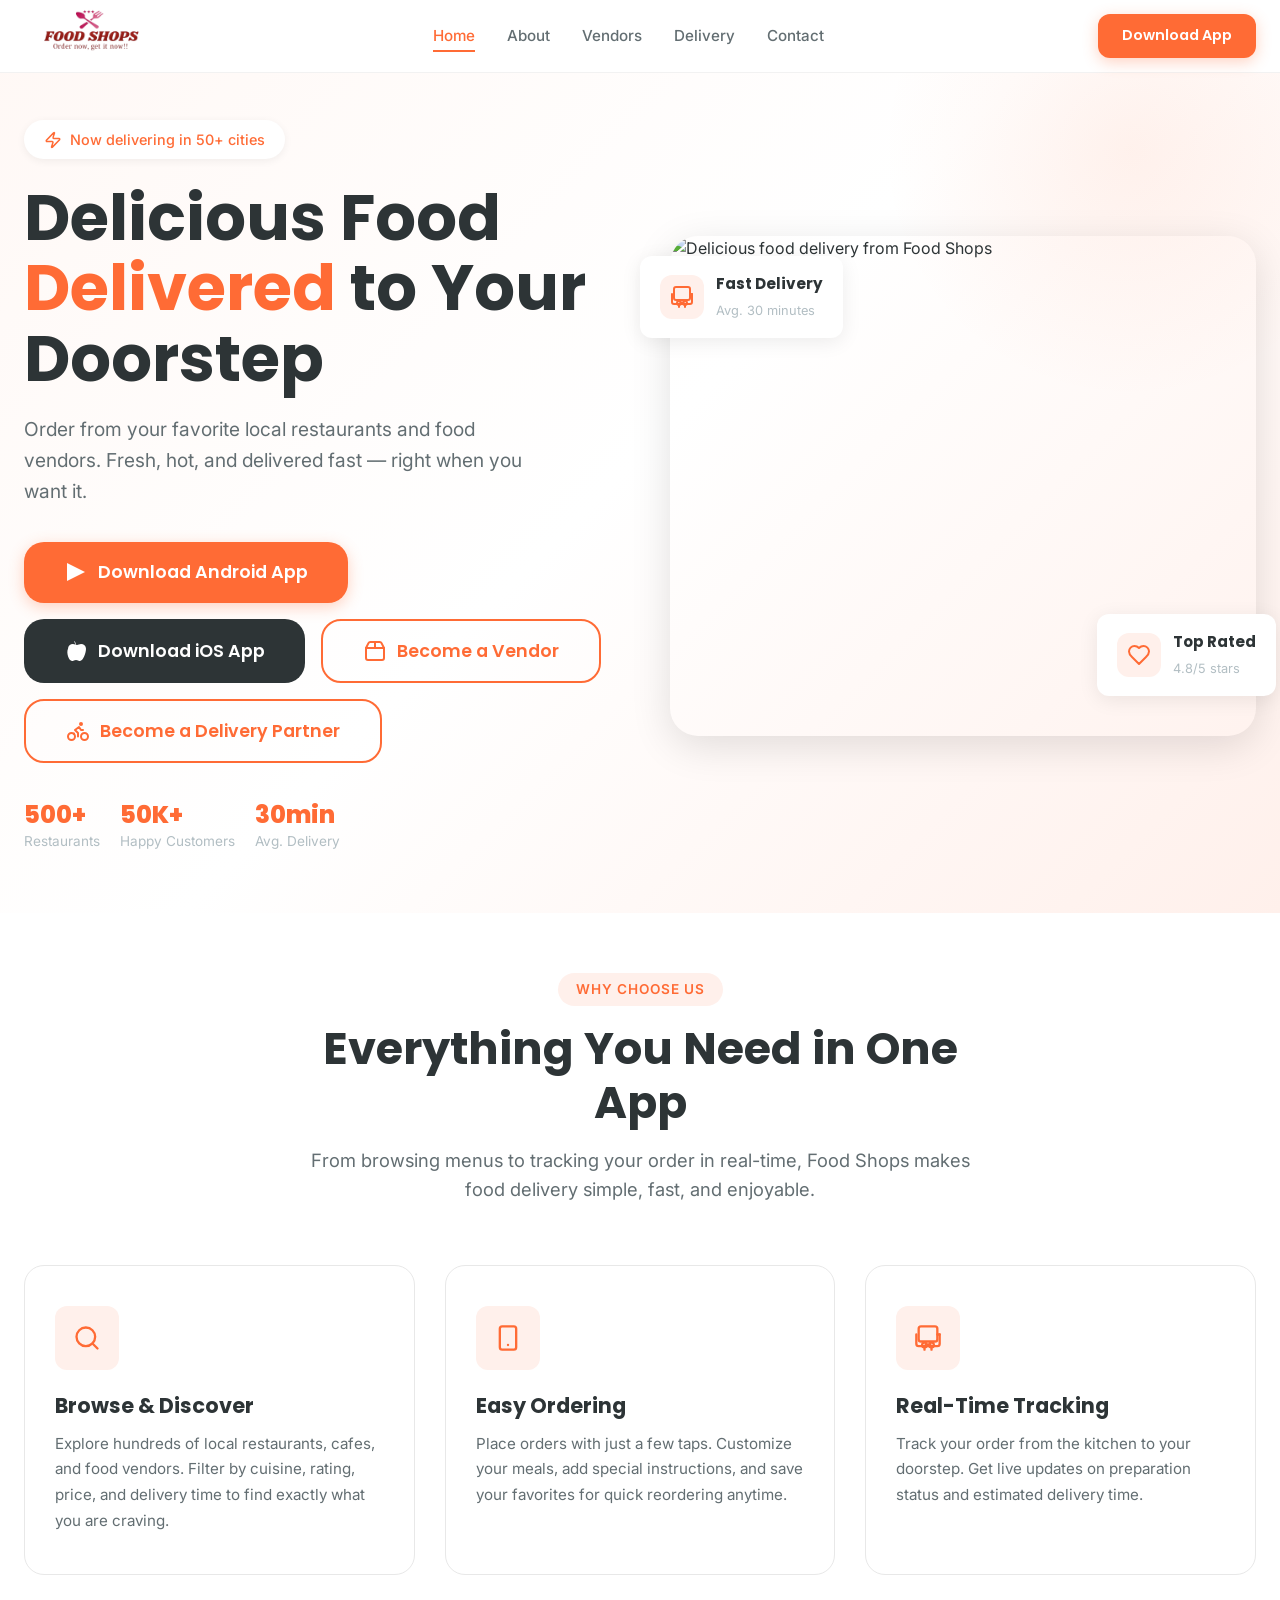
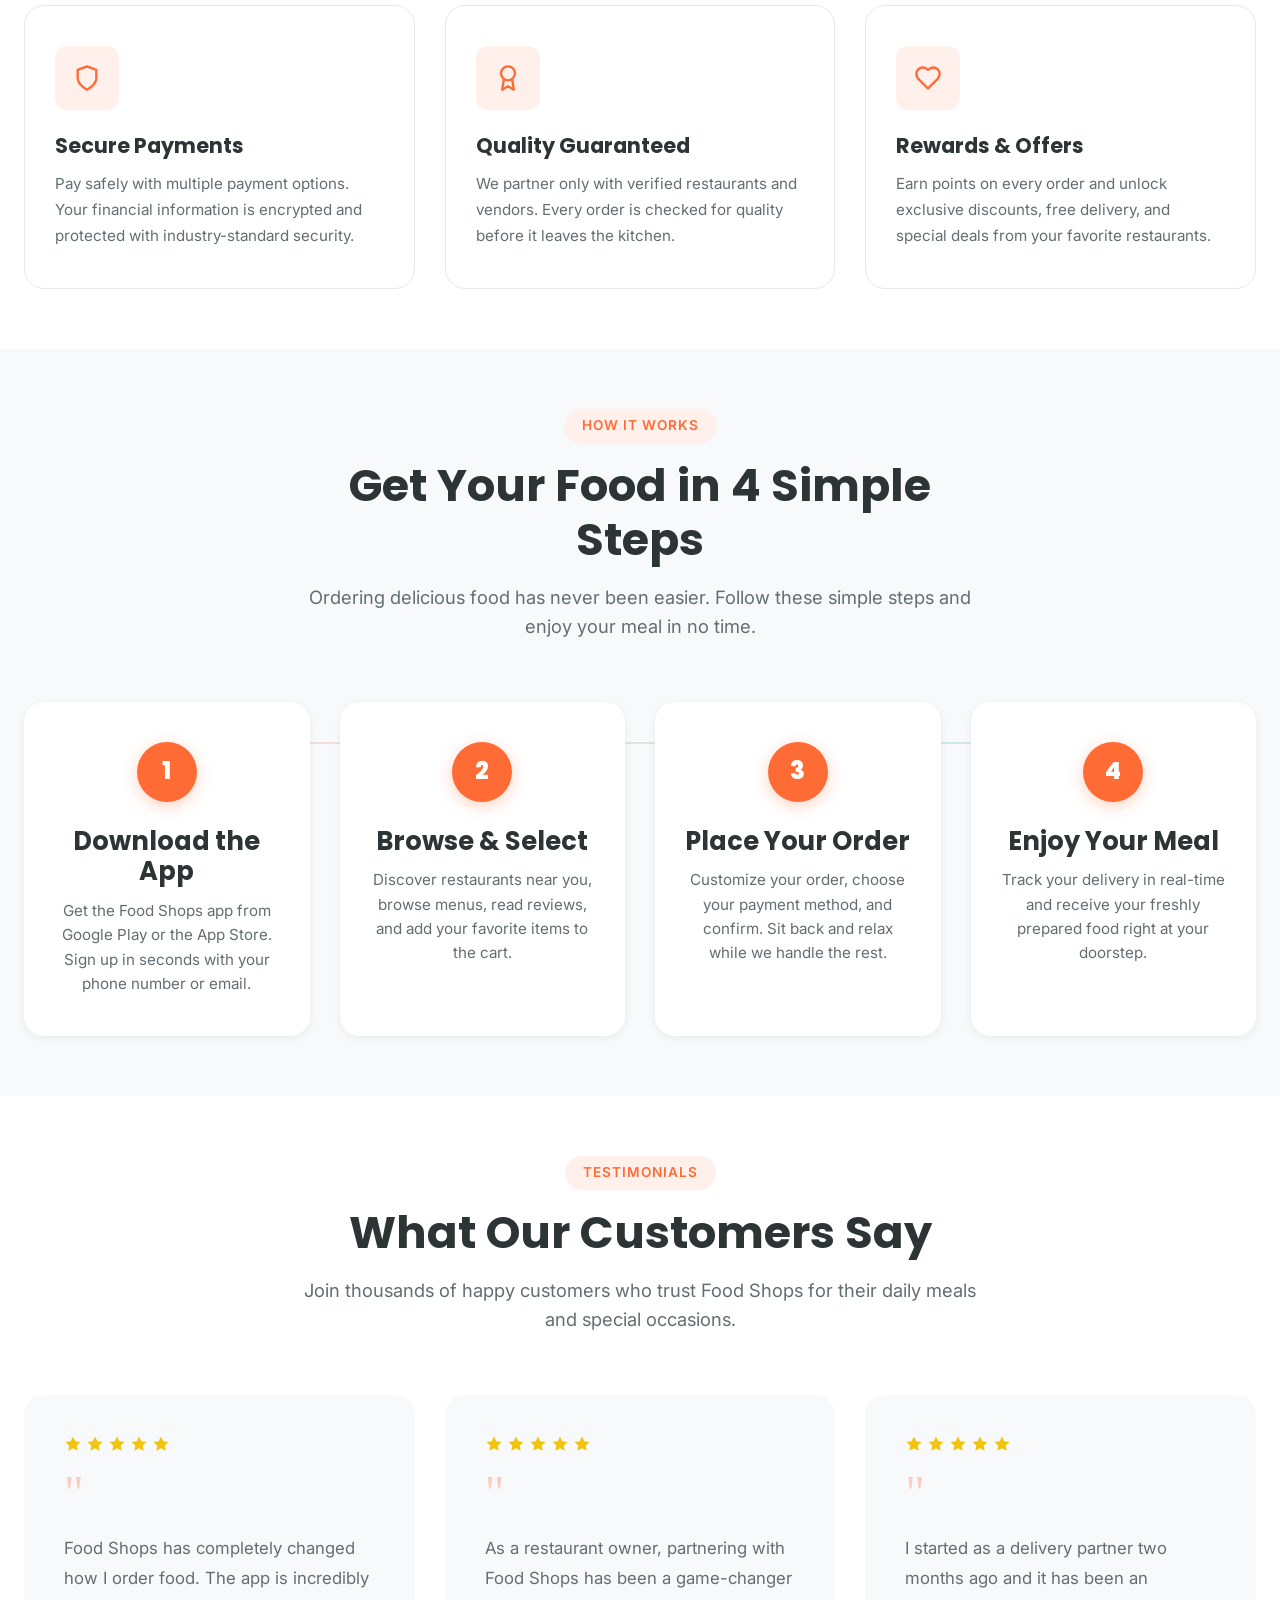
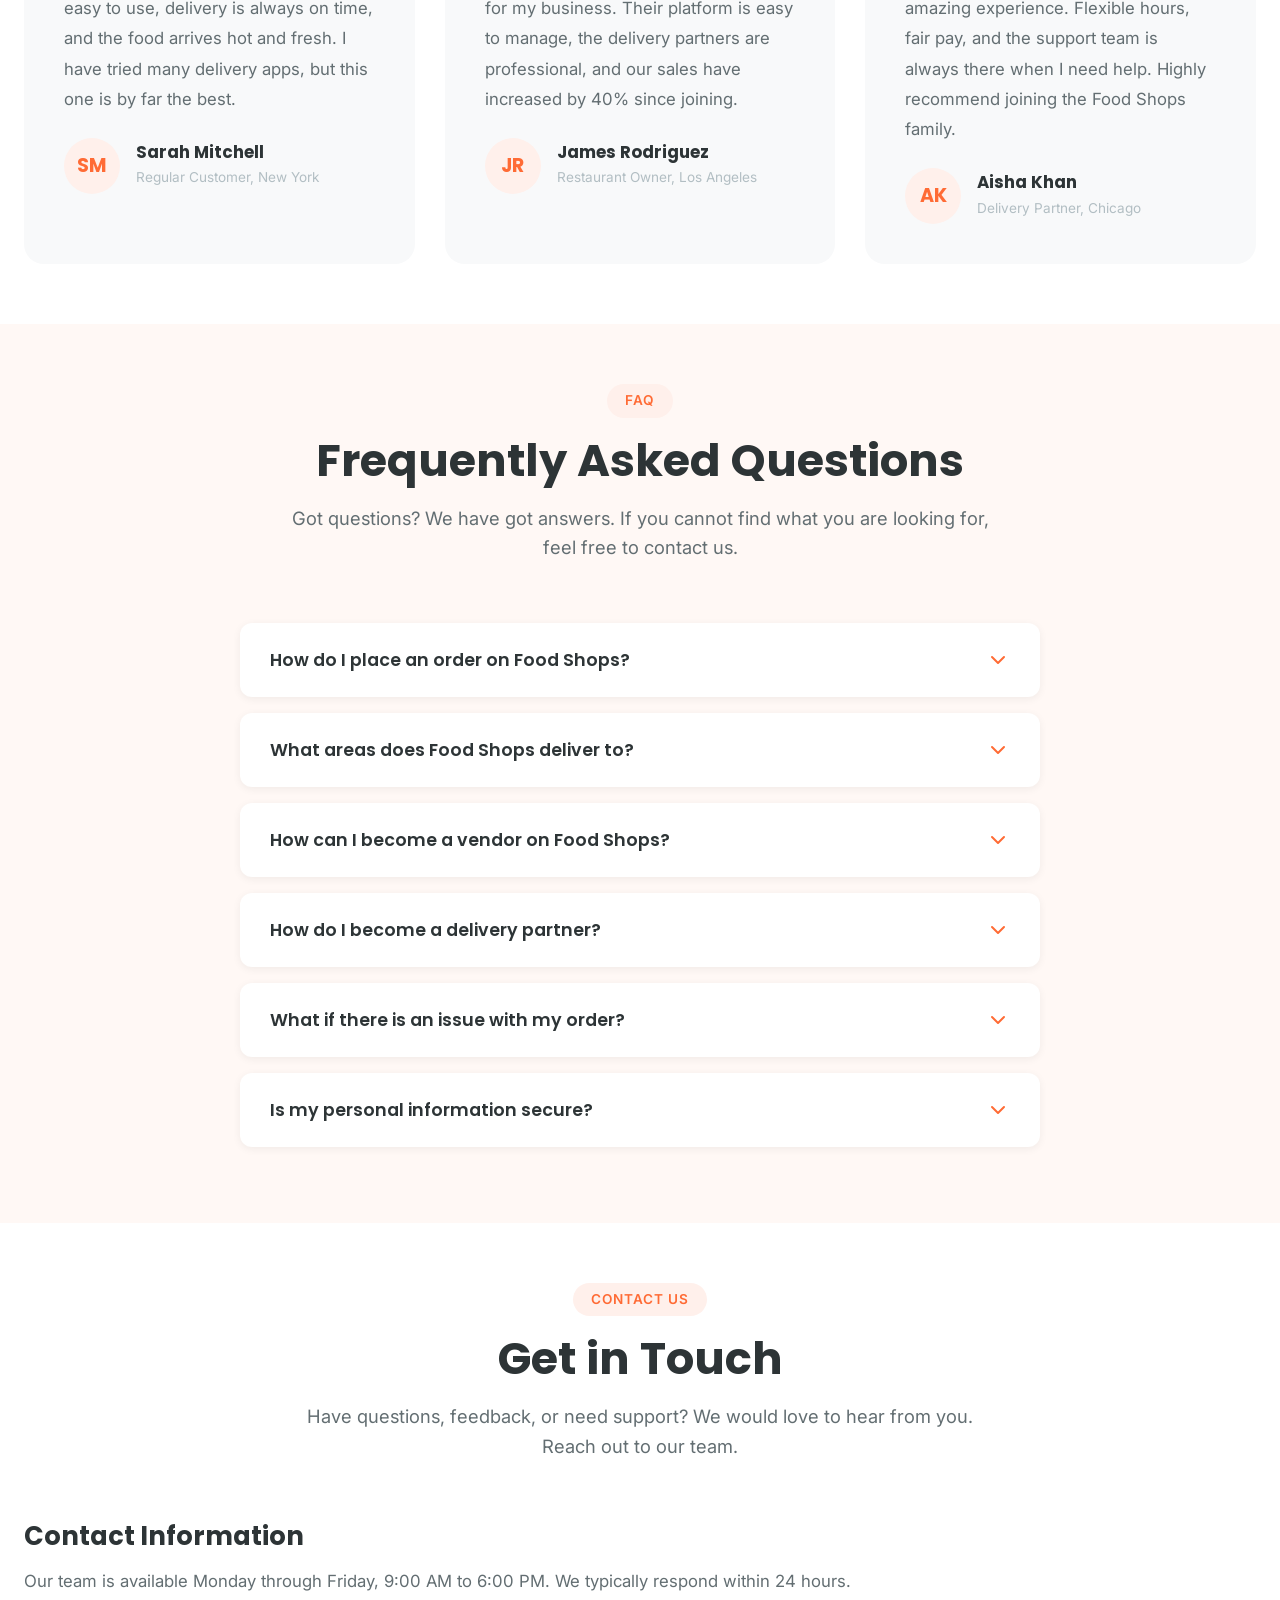
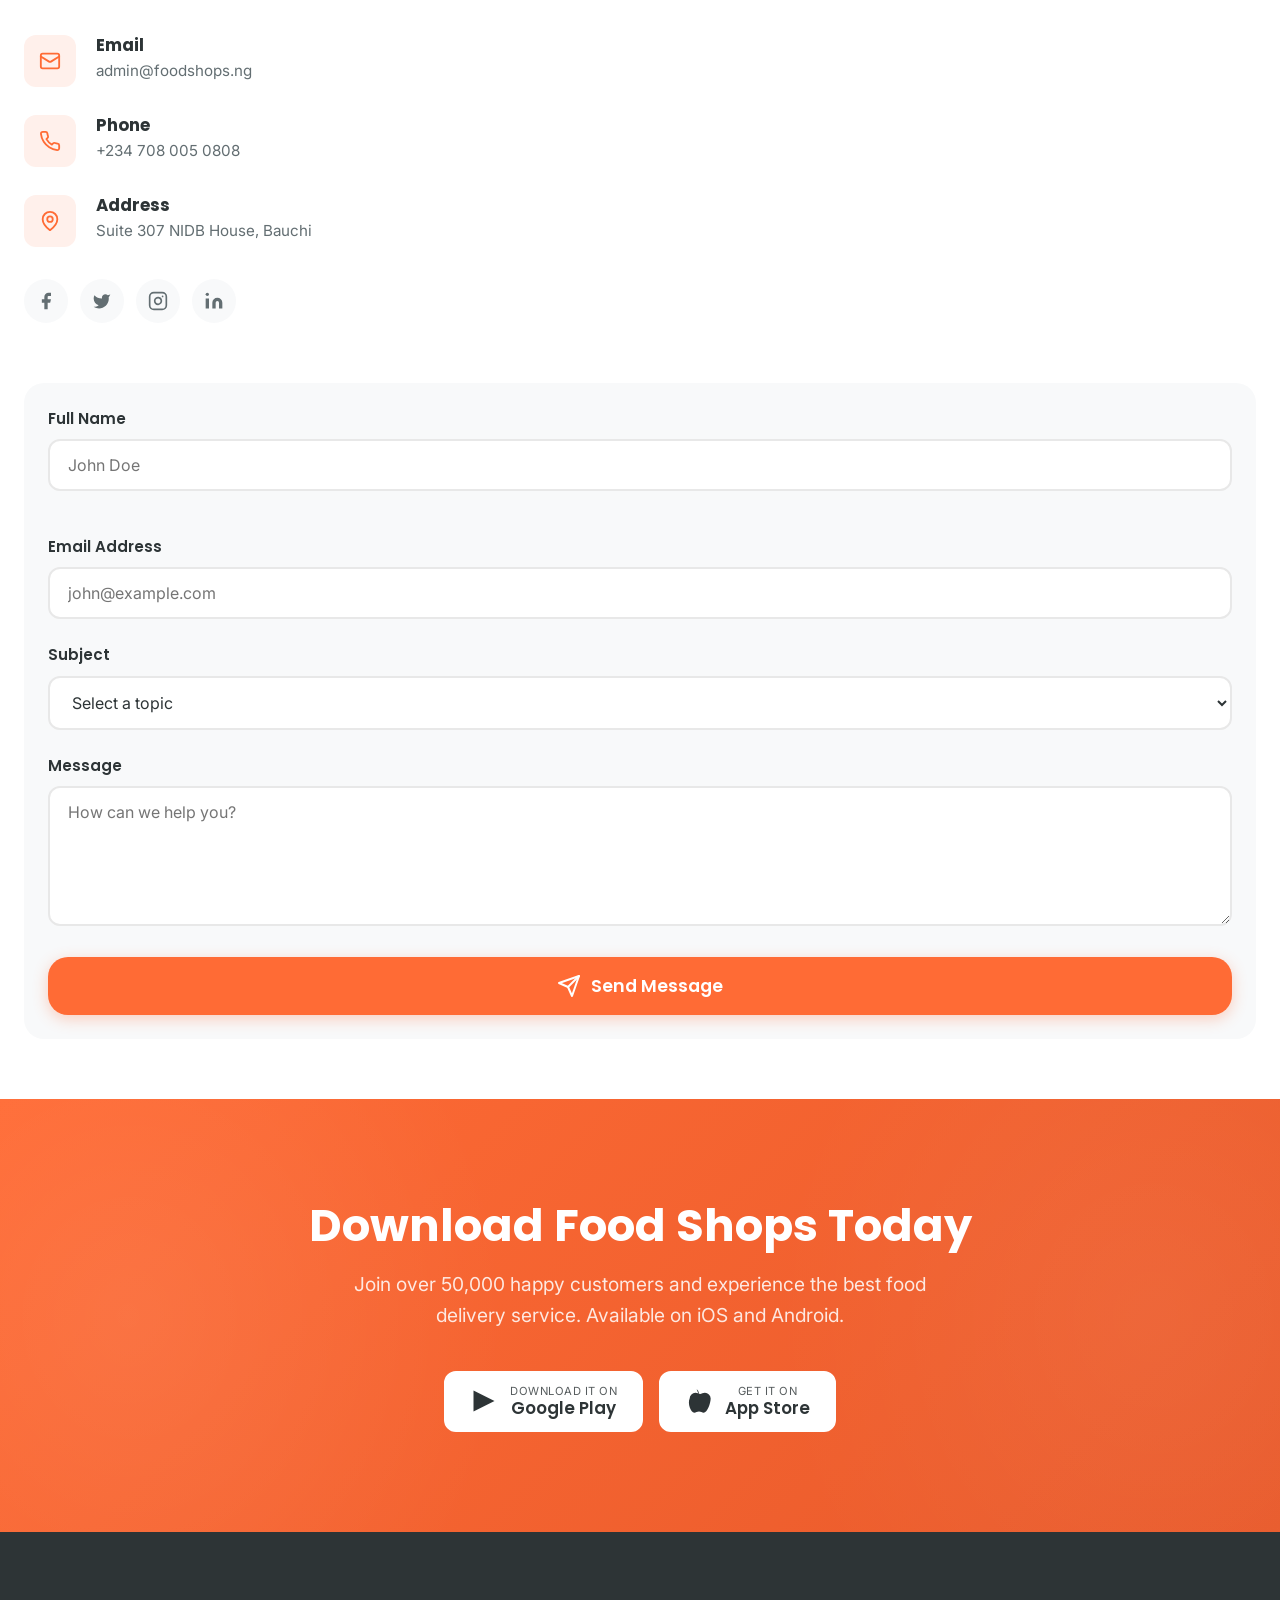
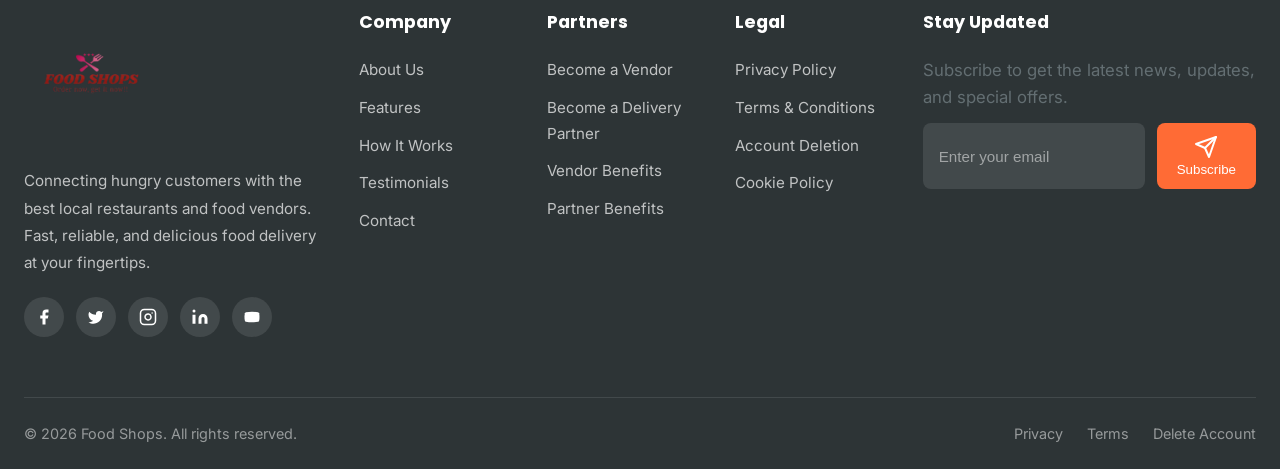
==== commit 167da0ea: "Removed redundant food shops name the the header, connected forms to formspree API" ====
--- a/foodshops-theme/index.html
+++ b/foodshops-theme/index.html
@@ -3,7 +3,7 @@
 <head>
 <meta charset="UTF-8">
 <meta name="viewport" content="width=device-width, initial-scale=1.0">
-<meta name="description" content="FoodShops - Your favorite food, delivered fast. Order from top restaurants and local vendors.">
+<meta name="description" content="Food Shops - Your favorite food, delivered fast. Order from top restaurants and local vendors.">
 <meta name="keywords" content="food delivery, online food ordering, restaurant delivery, food marketplace">
 <link rel="preconnect" href="https://fonts.googleapis.com">
 <link rel="preconnect" href="https://fonts.gstatic.com" crossorigin>
@@ -16,9 +16,8 @@
 <div class="container">
 <a href="index.html" class="logo">
 <div class="logo-icon">
-    <img src="images/logo.png" alt="FoodShops">
-</div>
-FoodShops
+    <img src="images/logo.png" alt="Food Shops">
+</div>
 </a>
 <div class="nav-links">
 <a href="index.html" class="active">Home</a>
@@ -77,7 +76,7 @@
 <h1>Delicious Food <span>Delivered</span> to Your Doorstep</h1>
 <p class="hero-description">Order from your favorite local restaurants and food vendors. Fresh, hot, and delivered fast — right when you want it.</p>
 <div class="hero-buttons">
-<a href="https://play.google.com/store/apps/details?id=ng.foodshops.apps" class="btn btn-primary btn-lg" target="_blank">
+<a href="https://play.google.com/store/apps/details?id=ng.Food Shops.apps" class="btn btn-primary btn-lg" target="_blank">
     <svg xmlns="http://www.w3.org/2000/svg" width="24" height="24" viewBox="0 0 24 24" fill="currentColor">
         <path d="M3 3l18 9-18 9V3Z"/>
     </svg>
@@ -113,7 +112,7 @@
 </div>
 <div class="hero-image">
 <div class="hero-image-wrapper">
-<img src="https://images.unsplash.com/photo-1565299624946-b28f40a0ae38?w=800&q=80" alt="Delicious food delivery from FoodShops" loading="eager">
+<img src="https://images.unsplash.com/photo-1565299624946-b28f40a0ae38?w=800&q=80" alt="Delicious food delivery from Food Shops" loading="eager">
 </div>
 <div class="hero-float-card card-1">
 <div class="hero-float-icon"><svg xmlns="http://www.w3.org/2000/svg" width="24" height="24" viewBox="0 0 24 24" fill="none" stroke="currentColor" stroke-width="2" stroke-linecap="round" stroke-linejoin="round"><rect width="16" height="13" x="4" y="2" rx="2"/><path d="M20 9h2"/><path d="M22 9v8a2 2 0 0 1-2 2H4a2 2 0 0 1-2-2V9"/><path d="M9 22v-2a2 2 0 0 1 2-2h2a2 2 0 0 1 2 2v2"/><circle cx="9" cy="18" r="2"/><circle cx="15" cy="18" r="2"/></svg></div>
@@ -139,7 +138,7 @@
 <div class="section-header fade-in">
 <span class="section-label">Why Choose Us</span>
 <h2>Everything You Need in One App</h2>
-<p>From browsing menus to tracking your order in real-time, FoodShops makes food delivery simple, fast, and enjoyable.</p>
+<p>From browsing menus to tracking your order in real-time, Food Shops makes food delivery simple, fast, and enjoyable.</p>
 </div>
 <div class="features-grid">
 <div class="feature-card fade-in">
@@ -188,7 +187,7 @@
 <div class="step-card fade-in">
 <div class="step-number">1</div>
 <h3>Download the App</h3>
-<p>Get the FoodShops app from Google Play or the App Store. Sign up in seconds with your phone number or email.</p>
+<p>Get the Food Shops app from Google Play or the App Store. Sign up in seconds with your phone number or email.</p>
 </div>
 <div class="step-card fade-in">
 <div class="step-number">2</div>
@@ -215,7 +214,7 @@
 <div class="section-header fade-in">
 <span class="section-label">Testimonials</span>
 <h2>What Our Customers Say</h2>
-<p>Join thousands of happy customers who trust FoodShops for their daily meals and special occasions.</p>
+<p>Join thousands of happy customers who trust Food Shops for their daily meals and special occasions.</p>
 </div>
 <div class="testimonials-grid">
 <div class="testimonial-card fade-in">
@@ -223,7 +222,7 @@
 <svg xmlns="http://www.w3.org/2000/svg" width="24" height="24" viewBox="0 0 24 24" fill="currentColor" stroke="none"><polygon points="12 2 15.09 8.26 22 9.27 17 14.14 18.18 21.02 12 17.77 5.82 21.02 7 14.14 2 9.27 8.91 8.26 12 2"/></svg><svg xmlns="http://www.w3.org/2000/svg" width="24" height="24" viewBox="0 0 24 24" fill="currentColor" stroke="none"><polygon points="12 2 15.09 8.26 22 9.27 17 14.14 18.18 21.02 12 17.77 5.82 21.02 7 14.14 2 9.27 8.91 8.26 12 2"/></svg><svg xmlns="http://www.w3.org/2000/svg" width="24" height="24" viewBox="0 0 24 24" fill="currentColor" stroke="none"><polygon points="12 2 15.09 8.26 22 9.27 17 14.14 18.18 21.02 12 17.77 5.82 21.02 7 14.14 2 9.27 8.91 8.26 12 2"/></svg><svg xmlns="http://www.w3.org/2000/svg" width="24" height="24" viewBox="0 0 24 24" fill="currentColor" stroke="none"><polygon points="12 2 15.09 8.26 22 9.27 17 14.14 18.18 21.02 12 17.77 5.82 21.02 7 14.14 2 9.27 8.91 8.26 12 2"/></svg><svg xmlns="http://www.w3.org/2000/svg" width="24" height="24" viewBox="0 0 24 24" fill="currentColor" stroke="none"><polygon points="12 2 15.09 8.26 22 9.27 17 14.14 18.18 21.02 12 17.77 5.82 21.02 7 14.14 2 9.27 8.91 8.26 12 2"/></svg>
 </div>
 <div class="testimonial-quote">"</div>
-<p class="testimonial-text">FoodShops has completely changed how I order food. The app is incredibly easy to use, delivery is always on time, and the food arrives hot and fresh. I have tried many delivery apps, but this one is by far the best.</p>
+<p class="testimonial-text">Food Shops has completely changed how I order food. The app is incredibly easy to use, delivery is always on time, and the food arrives hot and fresh. I have tried many delivery apps, but this one is by far the best.</p>
 <div class="testimonial-author">
 <div class="testimonial-avatar">SM</div>
 <div class="testimonial-info">
@@ -237,7 +236,7 @@
 <svg xmlns="http://www.w3.org/2000/svg" width="24" height="24" viewBox="0 0 24 24" fill="currentColor" stroke="none"><polygon points="12 2 15.09 8.26 22 9.27 17 14.14 18.18 21.02 12 17.77 5.82 21.02 7 14.14 2 9.27 8.91 8.26 12 2"/></svg><svg xmlns="http://www.w3.org/2000/svg" width="24" height="24" viewBox="0 0 24 24" fill="currentColor" stroke="none"><polygon points="12 2 15.09 8.26 22 9.27 17 14.14 18.18 21.02 12 17.77 5.82 21.02 7 14.14 2 9.27 8.91 8.26 12 2"/></svg><svg xmlns="http://www.w3.org/2000/svg" width="24" height="24" viewBox="0 0 24 24" fill="currentColor" stroke="none"><polygon points="12 2 15.09 8.26 22 9.27 17 14.14 18.18 21.02 12 17.77 5.82 21.02 7 14.14 2 9.27 8.91 8.26 12 2"/></svg><svg xmlns="http://www.w3.org/2000/svg" width="24" height="24" viewBox="0 0 24 24" fill="currentColor" stroke="none"><polygon points="12 2 15.09 8.26 22 9.27 17 14.14 18.18 21.02 12 17.77 5.82 21.02 7 14.14 2 9.27 8.91 8.26 12 2"/></svg><svg xmlns="http://www.w3.org/2000/svg" width="24" height="24" viewBox="0 0 24 24" fill="currentColor" stroke="none"><polygon points="12 2 15.09 8.26 22 9.27 17 14.14 18.18 21.02 12 17.77 5.82 21.02 7 14.14 2 9.27 8.91 8.26 12 2"/></svg>
 </div>
 <div class="testimonial-quote">"</div>
-<p class="testimonial-text">As a restaurant owner, partnering with FoodShops has been a game-changer for my business. Their platform is easy to manage, the delivery partners are professional, and our sales have increased by 40% since joining.</p>
+<p class="testimonial-text">As a restaurant owner, partnering with Food Shops has been a game-changer for my business. Their platform is easy to manage, the delivery partners are professional, and our sales have increased by 40% since joining.</p>
 <div class="testimonial-author">
 <div class="testimonial-avatar">JR</div>
 <div class="testimonial-info">
@@ -251,7 +250,7 @@
 <svg xmlns="http://www.w3.org/2000/svg" width="24" height="24" viewBox="0 0 24 24" fill="currentColor" stroke="none"><polygon points="12 2 15.09 8.26 22 9.27 17 14.14 18.18 21.02 12 17.77 5.82 21.02 7 14.14 2 9.27 8.91 8.26 12 2"/></svg><svg xmlns="http://www.w3.org/2000/svg" width="24" height="24" viewBox="0 0 24 24" fill="currentColor" stroke="none"><polygon points="12 2 15.09 8.26 22 9.27 17 14.14 18.18 21.02 12 17.77 5.82 21.02 7 14.14 2 9.27 8.91 8.26 12 2"/></svg><svg xmlns="http://www.w3.org/2000/svg" width="24" height="24" viewBox="0 0 24 24" fill="currentColor" stroke="none"><polygon points="12 2 15.09 8.26 22 9.27 17 14.14 18.18 21.02 12 17.77 5.82 21.02 7 14.14 2 9.27 8.91 8.26 12 2"/></svg><svg xmlns="http://www.w3.org/2000/svg" width="24" height="24" viewBox="0 0 24 24" fill="currentColor" stroke="none"><polygon points="12 2 15.09 8.26 22 9.27 17 14.14 18.18 21.02 12 17.77 5.82 21.02 7 14.14 2 9.27 8.91 8.26 12 2"/></svg><svg xmlns="http://www.w3.org/2000/svg" width="24" height="24" viewBox="0 0 24 24" fill="currentColor" stroke="none"><polygon points="12 2 15.09 8.26 22 9.27 17 14.14 18.18 21.02 12 17.77 5.82 21.02 7 14.14 2 9.27 8.91 8.26 12 2"/></svg>
 </div>
 <div class="testimonial-quote">"</div>
-<p class="testimonial-text">I started as a delivery partner two months ago and it has been an amazing experience. Flexible hours, fair pay, and the support team is always there when I need help. Highly recommend joining the FoodShops family.</p>
+<p class="testimonial-text">I started as a delivery partner two months ago and it has been an amazing experience. Flexible hours, fair pay, and the support team is always there when I need help. Highly recommend joining the Food Shops family.</p>
 <div class="testimonial-author">
 <div class="testimonial-avatar">AK</div>
 <div class="testimonial-info">
@@ -275,25 +274,25 @@
 <div class="faq-grid">
 <div class="faq-item fade-in">
 <button class="faq-question">
-How do I place an order on FoodShops?
+How do I place an order on Food Shops?
 <svg xmlns="http://www.w3.org/2000/svg" width="24" height="24" viewBox="0 0 24 24" fill="none" stroke="currentColor" stroke-width="2" stroke-linecap="round" stroke-linejoin="round"><path d="m6 9 6 6 6-6"/></svg>
 </button>
 <div class="faq-answer">
-<p>Simply download the FoodShops app, create an account, browse restaurants near you, add items to your cart, and checkout. You can pay using credit/debit cards, digital wallets, or cash on delivery depending on your location.</p>
+<p>Simply download the Food Shops app, create an account, browse restaurants near you, add items to your cart, and checkout. You can pay using credit/debit cards, digital wallets, or cash on delivery depending on your location.</p>
 </div>
 </div>
 <div class="faq-item fade-in">
 <button class="faq-question">
-What areas does FoodShops deliver to?
+What areas does Food Shops deliver to?
 <svg xmlns="http://www.w3.org/2000/svg" width="24" height="24" viewBox="0 0 24 24" fill="none" stroke="currentColor" stroke-width="2" stroke-linecap="round" stroke-linejoin="round"><path d="m6 9 6 6 6-6"/></svg>
 </button>
 <div class="faq-answer">
-<p>FoodShops currently operates in over 50 cities across the country. Enter your address in the app to see available restaurants and delivery options in your area. We are constantly expanding to new locations.</p>
+<p>Food Shops currently operates in over 50 cities across the country. Enter your address in the app to see available restaurants and delivery options in your area. We are constantly expanding to new locations.</p>
 </div>
 </div>
 <div class="faq-item fade-in">
 <button class="faq-question">
-How can I become a vendor on FoodShops?
+How can I become a vendor on Food Shops?
 <svg xmlns="http://www.w3.org/2000/svg" width="24" height="24" viewBox="0 0 24 24" fill="none" stroke="currentColor" stroke-width="2" stroke-linecap="round" stroke-linejoin="round"><path d="m6 9 6 6 6-6"/></svg>
 </button>
 <div class="faq-answer">
@@ -348,21 +347,21 @@
 <div class="contact-item-icon"><svg xmlns="http://www.w3.org/2000/svg" width="24" height="24" viewBox="0 0 24 24" fill="none" stroke="currentColor" stroke-width="2" stroke-linecap="round" stroke-linejoin="round"><rect width="20" height="16" x="2" y="4" rx="2"/><path d="m22 7-8.97 5.7a1.94 1.94 0 0 1-2.06 0L2 7"/></svg></div>
 <div class="contact-item-text">
 <h4>Email</h4>
-<p><a href="mailto:support@foodshops.com">support@foodshops.com</a></p>
+<p><a href="mailto:admin@foodshops.ng">admin@foodshops.ng</a></p>
 </div>
 </div>
 <div class="contact-item">
 <div class="contact-item-icon"><svg xmlns="http://www.w3.org/2000/svg" width="24" height="24" viewBox="0 0 24 24" fill="none" stroke="currentColor" stroke-width="2" stroke-linecap="round" stroke-linejoin="round"><path d="M22 16.92v3a2 2 0 0 1-2.18 2 19.79 19.79 0 0 1-8.63-3.07 19.5 19.5 0 0 1-6-6 19.79 19.79 0 0 1-3.07-8.67A2 2 0 0 1 4.11 2h3a2 2 0 0 1 2 1.72 12.84 12.84 0 0 0 .7 2.81 2 2 0 0 1-.45 2.11L8.09 9.91a16 16 0 0 0 6 6l1.27-1.27a2 2 0 0 1 2.11-.45 12.84 12.84 0 0 0 2.81.7A2 2 0 0 1 22 16.92z"/></svg></div>
 <div class="contact-item-text">
 <h4>Phone</h4>
-<p>+1 (800) 555-0199</p>
+<p>+234 708 005 0808</p>
 </div>
 </div>
 <div class="contact-item">
 <div class="contact-item-icon"><svg xmlns="http://www.w3.org/2000/svg" width="24" height="24" viewBox="0 0 24 24" fill="none" stroke="currentColor" stroke-width="2" stroke-linecap="round" stroke-linejoin="round"><path d="M20 10c0 6-8 12-8 12s-8-6-8-12a8 8 0 0 1 16 0Z"/><circle cx="12" cy="10" r="3"/></svg></div>
 <div class="contact-item-text">
 <h4>Address</h4>
-<p>123 Food Street, Suite 400<br>San Francisco, CA 94102</p>
+<p>Suite 307 NIDB House, Bauchi</p>
 </div>
 </div>
 
@@ -374,8 +373,10 @@
 </div>
 </div>
 
+<!-- Newsletter form -->
 <div class="contact-form fade-in">
-<form action="#" method="POST" onsubmit="event.preventDefault(); alert('Thank you for your message! We will get back to you within 24 hours.');">
+<form action="https://formspree.io/f/xkolwolv" method="POST">
+    <input type="hidden" name="_next" value="https://foodshops.vercel.app/thank-you.html">
 <div class="form-row">
 <div class="form-group">
 <label for="name">Full Name</label>
@@ -415,11 +416,11 @@
 <!-- CTA Section -->
 <section class="cta-section">
 <div class="container">
-<h2>Download FoodShops Today</h2>
+<h2>Download Food Shops Today</h2>
 <p>Join over 50,000 happy customers and experience the best food delivery service. Available on iOS and Android.</p>
 <div class="cta-buttons">
     <!-- for Play Store -->
-<a href="https://play.google.com/store/apps/details?id=ng.foodshops.apps" class="app-btn">
+<a href="https://play.google.com/store/apps/details?id=ng.Food Shops.apps" class="app-btn">
 <svg xmlns="http://www.w3.org/2000/svg" width="24" height="24" viewBox="0 0 24 24" fill="currentColor"><path d="m3 3 18 9-18 9V3Z"/></svg>
 <div class="app-btn-text">
 <span class="app-btn-label">Download it on</span>
@@ -448,9 +449,8 @@
 <div class="footer-brand">
 <a href="index.html" class="logo">
 <div class="logo-icon">
-    <img src="images/logo.png" alt="FoodShops">
-</div>
-FoodShops
+    <img src="images/logo.png" alt="Food Shops">
+</div>
 </a>
 <p>Connecting hungry customers with the best local restaurants and food vendors. Fast, reliable, and delicious food delivery at your fingertips.</p>
 <div class="footer-social">
@@ -499,7 +499,7 @@
 </div>
 </div>
 <div class="footer-bottom">
-<p>© 2026 FoodShops. All rights reserved.</p>
+<p>© 2026 Food Shops. All rights reserved.</p>
 <div class="footer-bottom-links">
 <a href="privacy.html">Privacy</a>
 <a href="terms.html">Terms</a>
--- a/foodshops-theme/css/style.css
+++ b/foodshops-theme/css/style.css
@@ -1,5 +1,5 @@
 /* ============================================
-FoodShops - Modern Food Marketplace Theme
+Food Shops - Modern Food Marketplace Theme
 ============================================ */
 
 /* CSS Variables */
@@ -271,15 +271,15 @@
 gap: 10px;
 font-family: var(--font-heading);
 font-size: 1.6rem;
-font-weight: 800;
+font-weight: 900;
 color: var(--text-dark);
 }
 
 .logo-icon {
     background: transparent;
     width: auto;
-    height: 50px;
-    padding: 0;
+    height: 135px;
+    padding: 15px;
     border-radius: 0;
 }
 
